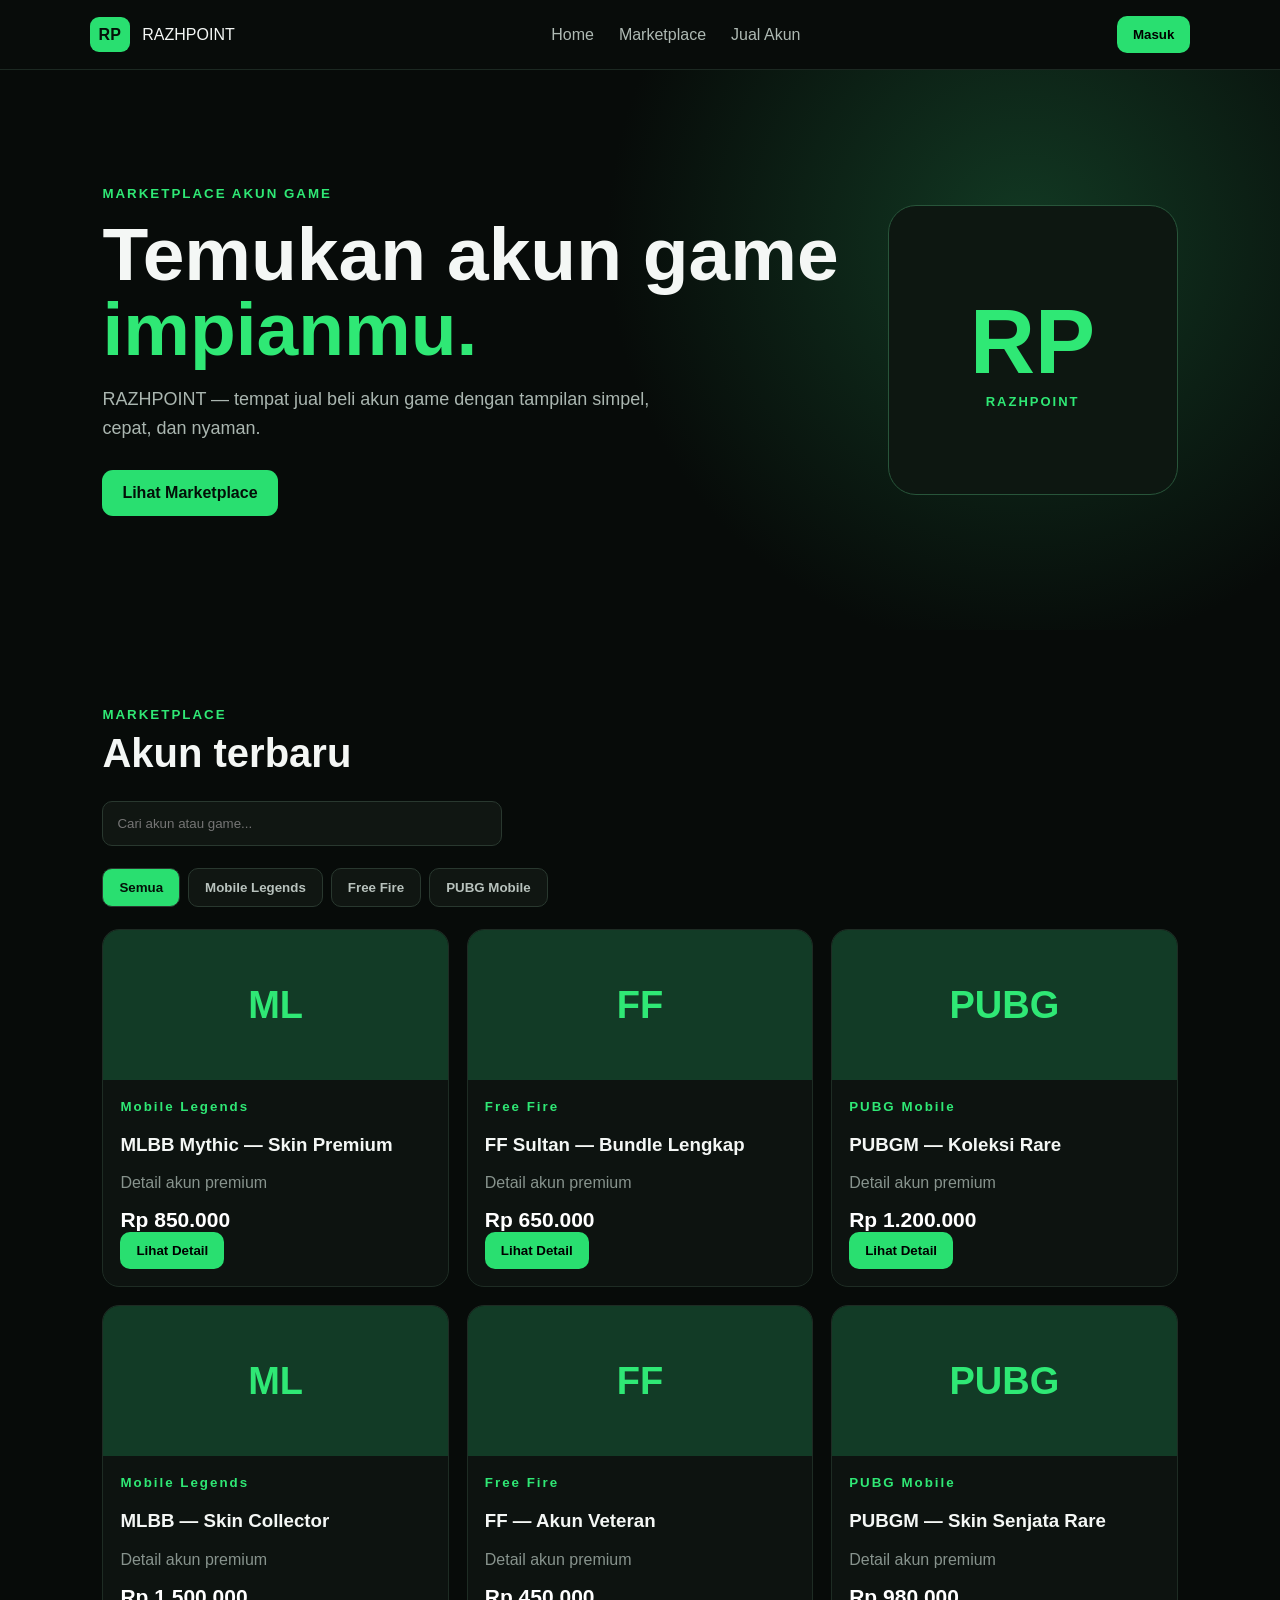
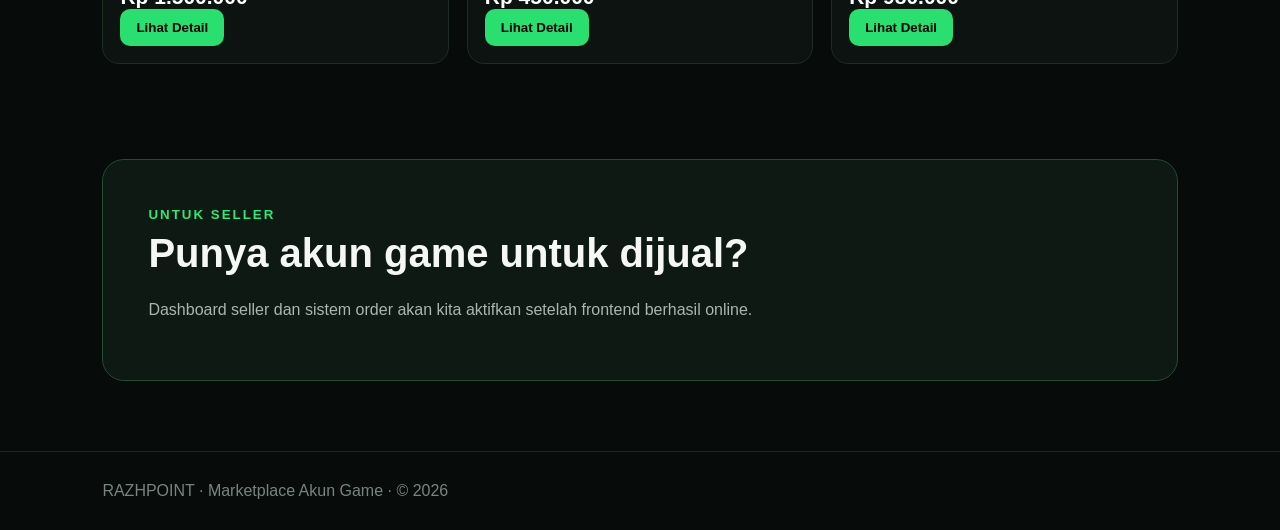
==== index.html @ d1982721 "Add files via upload" ====
<!doctype html><html lang="id"><head><meta charset="utf-8"><meta name="viewport" content="width=device-width,initial-scale=1"><title>RAZHPOINT — Marketplace Akun Game</title><link rel="stylesheet" href="style.css"></head><body><header><div class="logo"><b>RP</b> RAZHPOINT</div><nav><a href="#home">Home</a><a href="#market">Marketplace</a><a href="#jual">Jual Akun</a></nav><button onclick="alert('Login akan kita sambungkan pada tahap database.')">Masuk</button></header><main><section id="home" class="hero"><div><small>MARKETPLACE AKUN GAME</small><h1>Temukan akun game <em>impianmu.</em></h1><p>RAZHPOINT — tempat jual beli akun game dengan tampilan simpel, cepat, dan nyaman.</p><a href="#market">Lihat Marketplace</a></div><div class="brand">RP<small>RAZHPOINT</small></div></section><section id="market"><small>MARKETPLACE</small><h2>Akun terbaru</h2><input id="search" placeholder="Cari akun atau game..." oninput="render()"><div class="filters"><button onclick="setFilter('Semua')">Semua</button><button onclick="setFilter('Mobile Legends')">Mobile Legends</button><button onclick="setFilter('Free Fire')">Free Fire</button><button onclick="setFilter('PUBG Mobile')">PUBG Mobile</button></div><div id="products"></div></section><section id="jual" class="seller"><small>UNTUK SELLER</small><h2>Punya akun game untuk dijual?</h2><p>Dashboard seller dan sistem order akan kita aktifkan setelah frontend berhasil online.</p></section></main><footer>RAZHPOINT · Marketplace Akun Game · © 2026</footer><script src="app.js"></script></body></html>
---- style.css ----
*{box-sizing:border-box}body{margin:0;background:#070b09;color:#f4f7f5;font-family:-apple-system,BlinkMacSystemFont,Segoe UI,sans-serif}header{height:70px;padding:0 7%;display:flex;align-items:center;justify-content:space-between;border-bottom:1px solid #1c2922;position:sticky;top:0;background:#080c0a;z-index:2}.logo b{background:#29df70;color:#041108;padding:9px;border-radius:9px;margin-right:8px}nav{display:flex;gap:25px}nav a{color:#aeb9b3;text-decoration:none}button{background:#29df70;border:0;border-radius:10px;padding:11px 16px;font-weight:800}.hero{min-height:560px;padding:90px 8%;display:flex;align-items:center;justify-content:space-between;gap:30px;background:radial-gradient(circle at 80% 30%,#123923,#070b09 38%)}small{color:#2fe875;font-weight:800;letter-spacing:2px}.hero h1{font-size:clamp(45px,7vw,75px);max-width:750px;margin:15px 0;line-height:1}.hero em{color:#2fe875;font-style:normal}.hero p{color:#aab6b0;font-size:18px;max-width:600px;line-height:1.6}.hero a{display:inline-block;background:#29df70;color:#031008;padding:14px 20px;border-radius:11px;text-decoration:none;font-weight:800;margin-top:10px}.brand{width:290px;height:290px;border-radius:28px;border:1px solid #28553a;display:grid;place-content:center;text-align:center;font-size:90px;font-weight:900;color:#2fe875;background:#0d1711}.brand small{display:block;font-size:13px}section#market{padding:75px 8%}h2{font-size:40px;margin:8px 0 25px}#search{width:100%;max-width:400px;padding:14px;border-radius:10px;border:1px solid #29382f;background:#101612;color:#fff}.filters{display:flex;gap:8px;flex-wrap:wrap;margin:22px 0}.filters button{background:#101612;color:#b8c2bd;border:1px solid #29382f}.filters button:first-child{background:#29df70;color:#031008}#products{display:grid;grid-template-columns:repeat(3,1fr);gap:18px}.card{border:1px solid #1e2c24;border-radius:17px;background:#0d1310;overflow:hidden}.thumb{height:150px;display:grid;place-items:center;background:#123b26;color:#2fe875;font-size:38px;font-weight:900}.body{padding:17px}.body p{color:#87938d}.price{font-size:21px;font-weight:900;color:#fff!important}.seller{margin:20px 8% 70px;padding:45px;border-radius:22px;background:#0d1912;border:1px solid #244b33}.seller p{color:#aab6b0}footer{padding:30px 8%;border-top:1px solid #1c2922;color:#78857e}@media(max-width:750px){nav{display:none}.hero{display:block;padding:60px 6%}.brand{width:100%;height:220px;margin-top:40px}section#market{padding:60px 6%}#products{grid-template-columns:1fr}.seller{margin:20px 6% 50px;padding:30px}}
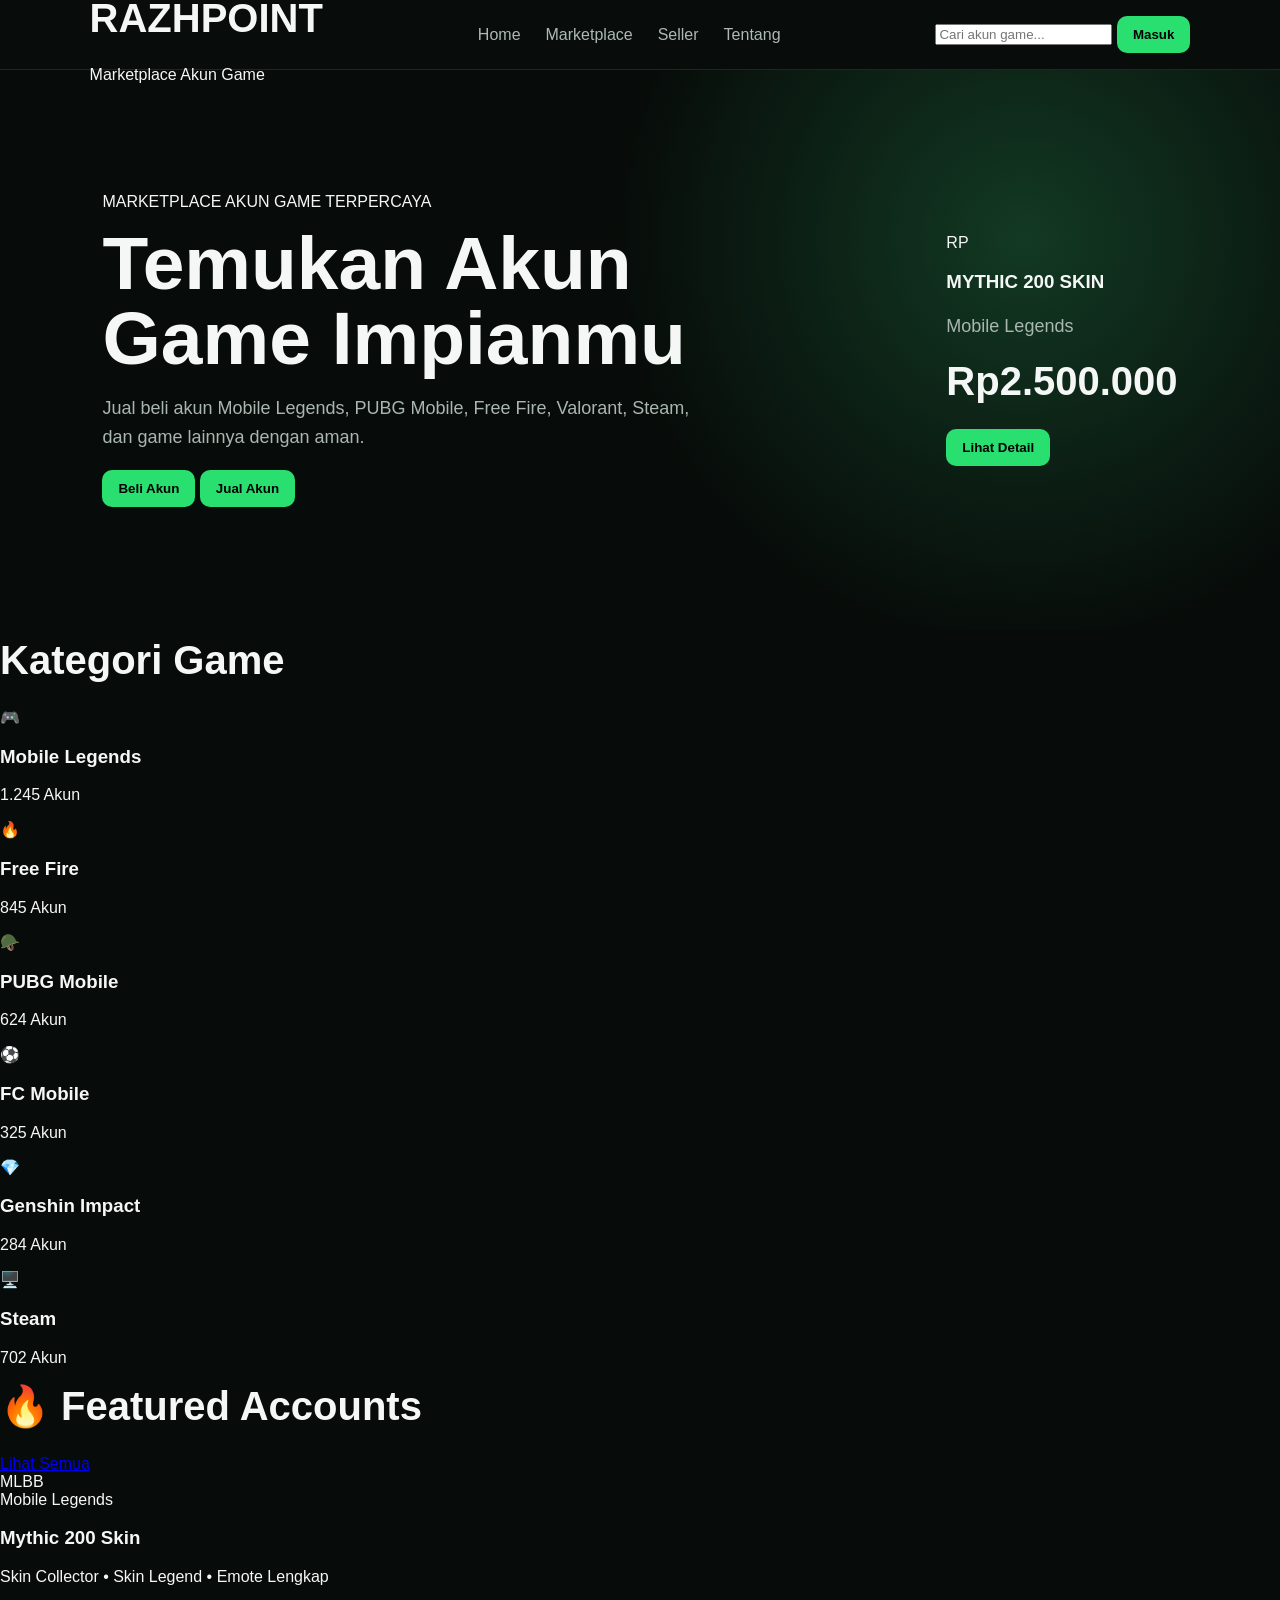
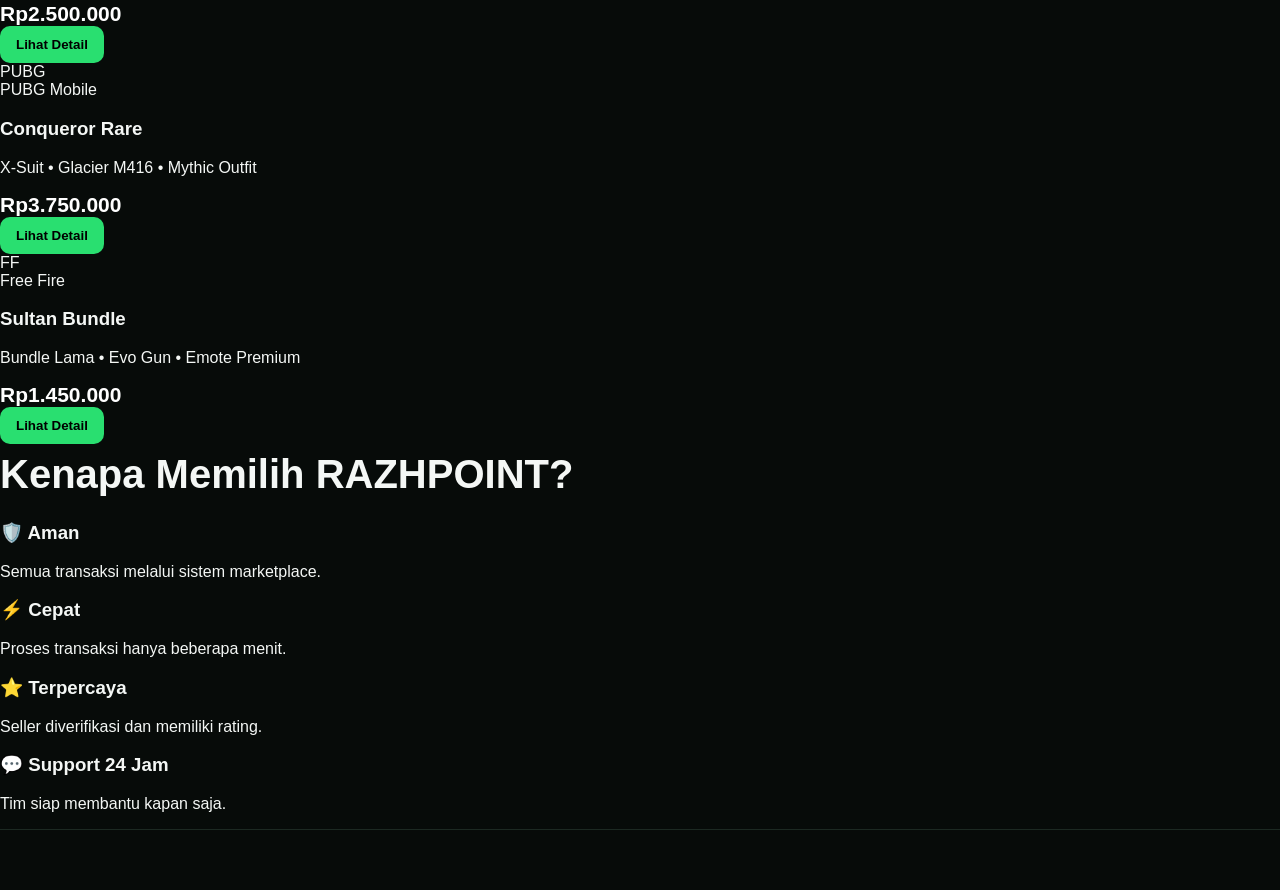
==== commit bc22f802: "Update index.html" ====
--- a/index.html
+++ b/index.html
@@ -1 +1,455 @@
-<!doctype html><html lang="id"><head><meta charset="utf-8"><meta name="viewport" content="width=device-width,initial-scale=1"><title>RAZHPOINT — Marketplace Akun Game</title><link rel="stylesheet" href="style.css"></head><body><header><div class="logo"><b>RP</b> RAZHPOINT</div><nav><a href="#home">Home</a><a href="#market">Marketplace</a><a href="#jual">Jual Akun</a></nav><button onclick="alert('Login akan kita sambungkan pada tahap database.')">Masuk</button></header><main><section id="home" class="hero"><div><small>MARKETPLACE AKUN GAME</small><h1>Temukan akun game <em>impianmu.</em></h1><p>RAZHPOINT — tempat jual beli akun game dengan tampilan simpel, cepat, dan nyaman.</p><a href="#market">Lihat Marketplace</a></div><div class="brand">RP<small>RAZHPOINT</small></div></section><section id="market"><small>MARKETPLACE</small><h2>Akun terbaru</h2><input id="search" placeholder="Cari akun atau game..." oninput="render()"><div class="filters"><button onclick="setFilter('Semua')">Semua</button><button onclick="setFilter('Mobile Legends')">Mobile Legends</button><button onclick="setFilter('Free Fire')">Free Fire</button><button onclick="setFilter('PUBG Mobile')">PUBG Mobile</button></div><div id="products"></div></section><section id="jual" class="seller"><small>UNTUK SELLER</small><h2>Punya akun game untuk dijual?</h2><p>Dashboard seller dan sistem order akan kita aktifkan setelah frontend berhasil online.</p></section></main><footer>RAZHPOINT · Marketplace Akun Game · © 2026</footer><script src="app.js"></script></body></html>+<!DOCTYPE html>
+<html lang="id">
+
+<head>
+
+<meta charset="UTF-8">
+
+<meta name="viewport"
+content="width=device-width, initial-scale=1.0">
+
+<title>RAZHPOINT | Marketplace Akun Game</title>
+
+<link rel="stylesheet" href="style.css">
+
+<link rel="preconnect"
+href="https://fonts.googleapis.com">
+
+<link rel="preconnect"
+href="https://fonts.gstatic.com"
+crossorigin>
+
+<link href="https://fonts.googleapis.com/css2?family=Poppins:wght@300;400;500;600;700;800&display=swap"
+rel="stylesheet">
+
+<script src="app.js" defer></script>
+
+</head>
+
+<body>
+
+<!-- ================= NAVBAR ================= -->
+
+<header class="navbar">
+
+<div class="logo">
+
+<div class="logo-box">
+
+RP
+
+</div>
+
+<div class="logo-text">
+
+<h2>RAZHPOINT</h2>
+
+<p>Marketplace Akun Game</p>
+
+</div>
+
+</div>
+
+<nav>
+
+<a href="#">Home</a>
+
+<a href="#">Marketplace</a>
+
+<a href="#">Seller</a>
+
+<a href="#">Tentang</a>
+
+</nav>
+
+<div class="right-menu">
+
+<input
+type="text"
+placeholder="Cari akun game..."
+class="search">
+
+<button class="login">
+
+Masuk
+
+</button>
+
+</div>
+
+</header>
+
+<!-- ================= HERO ================= -->
+
+<section class="hero">
+
+<div class="hero-left">
+
+<span class="badge">
+
+MARKETPLACE AKUN GAME TERPERCAYA
+
+</span>
+
+<h1>
+
+Temukan
+
+<span>
+
+Akun Game
+
+</span>
+
+Impianmu
+
+</h1>
+
+<p>
+
+Jual beli akun Mobile Legends,
+
+PUBG Mobile,
+
+Free Fire,
+
+Valorant,
+
+Steam,
+
+dan game lainnya
+
+dengan aman.
+
+</p>
+
+<div class="hero-button">
+
+<button class="buy">
+
+Beli Akun
+
+</button>
+
+<button class="sell">
+
+Jual Akun
+
+</button>
+
+</div>
+
+</div>
+
+<div class="hero-right">
+
+<div class="hero-card">
+
+<div class="hero-image">
+
+RP
+
+</div>
+
+<h3>
+
+MYTHIC 200 SKIN
+
+</h3>
+
+<p>
+
+Mobile Legends
+
+</p>
+
+<h2>
+
+Rp2.500.000
+
+</h2>
+
+<button>
+
+Lihat Detail
+
+</button>
+
+</div>
+
+</div>
+
+</section><!-- ================= KATEGORI GAME ================= -->
+
+<section class="category">
+
+<h2>Kategori Game</h2>
+
+<div class="category-grid">
+
+<div class="category-card">
+<div class="icon">🎮</div>
+<h3>Mobile Legends</h3>
+<p>1.245 Akun</p>
+</div>
+
+<div class="category-card">
+<div class="icon">🔥</div>
+<h3>Free Fire</h3>
+<p>845 Akun</p>
+</div>
+
+<div class="category-card">
+<div class="icon">🪖</div>
+<h3>PUBG Mobile</h3>
+<p>624 Akun</p>
+</div>
+
+<div class="category-card">
+<div class="icon">⚽</div>
+<h3>FC Mobile</h3>
+<p>325 Akun</p>
+</div>
+
+<div class="category-card">
+<div class="icon">💎</div>
+<h3>Genshin Impact</h3>
+<p>284 Akun</p>
+</div>
+
+<div class="category-card">
+<div class="icon">🖥️</div>
+<h3>Steam</h3>
+<p>702 Akun</p>
+</div>
+
+</div>
+
+</section>
+
+<!-- ================= FEATURED ACCOUNT ================= -->
+
+<section class="featured">
+
+<div class="section-title">
+
+<h2>🔥 Featured Accounts</h2>
+
+<a href="#">Lihat Semua</a>
+
+</div>
+
+<div class="product-grid">
+
+<!-- CARD 1 -->
+
+<div class="product">
+
+<div class="product-image">
+
+MLBB
+
+</div>
+
+<div class="product-body">
+
+<span class="game">
+
+Mobile Legends
+
+</span>
+
+<h3>
+
+Mythic 200 Skin
+
+</h3>
+
+<p>
+
+Skin Collector • Skin Legend • Emote Lengkap
+
+</p>
+
+<div class="price">
+
+Rp2.500.000
+
+</div>
+
+<button>
+
+Lihat Detail
+
+</button>
+
+</div>
+
+</div>
+
+<!-- CARD 2 -->
+
+<div class="product">
+
+<div class="product-image">
+
+PUBG
+
+</div>
+
+<div class="product-body">
+
+<span class="game">
+
+PUBG Mobile
+
+</span>
+
+<h3>
+
+Conqueror Rare
+
+</h3>
+
+<p>
+
+X-Suit • Glacier M416 • Mythic Outfit
+
+</p>
+
+<div class="price">
+
+Rp3.750.000
+
+</div>
+
+<button>
+
+Lihat Detail
+
+</button>
+
+</div>
+
+</div>
+
+<!-- CARD 3 -->
+
+<div class="product">
+
+<div class="product-image">
+
+FF
+
+</div>
+
+<div class="product-body">
+
+<span class="game">
+
+Free Fire
+
+</span>
+
+<h3>
+
+Sultan Bundle
+
+</h3>
+
+<p>
+
+Bundle Lama • Evo Gun • Emote Premium
+
+</p>
+
+<div class="price">
+
+Rp1.450.000
+
+</div>
+
+<button>
+
+Lihat Detail
+
+</button>
+
+</div>
+
+</div>
+
+</div>
+
+</section>
+
+<!-- ================= WHY RAZHPOINT ================= -->
+
+<section class="why">
+
+<h2>
+
+Kenapa Memilih RAZHPOINT?
+
+</h2>
+
+<div class="why-grid">
+
+<div>
+
+<h3>🛡️ Aman</h3>
+
+<p>
+
+Semua transaksi melalui sistem marketplace.
+
+</p>
+
+</div>
+
+<div>
+
+<h3>⚡ Cepat</h3>
+
+<p>
+
+Proses transaksi hanya beberapa menit.
+
+</p>
+
+</div>
+
+<div>
+
+<h3>⭐ Terpercaya</h3>
+
+<p>
+
+Seller diverifikasi dan memiliki rating.
+
+</p>
+
+</div>
+
+<div>
+
+<h3>💬 Support 24 Jam</h3>
+
+<p>
+
+Tim siap membantu kapan saja.
+
+</p>
+
+</div>
+
+</div>
+
+</section>
+
+<footer>
+
+</footer>
+
+</body>
+</html>
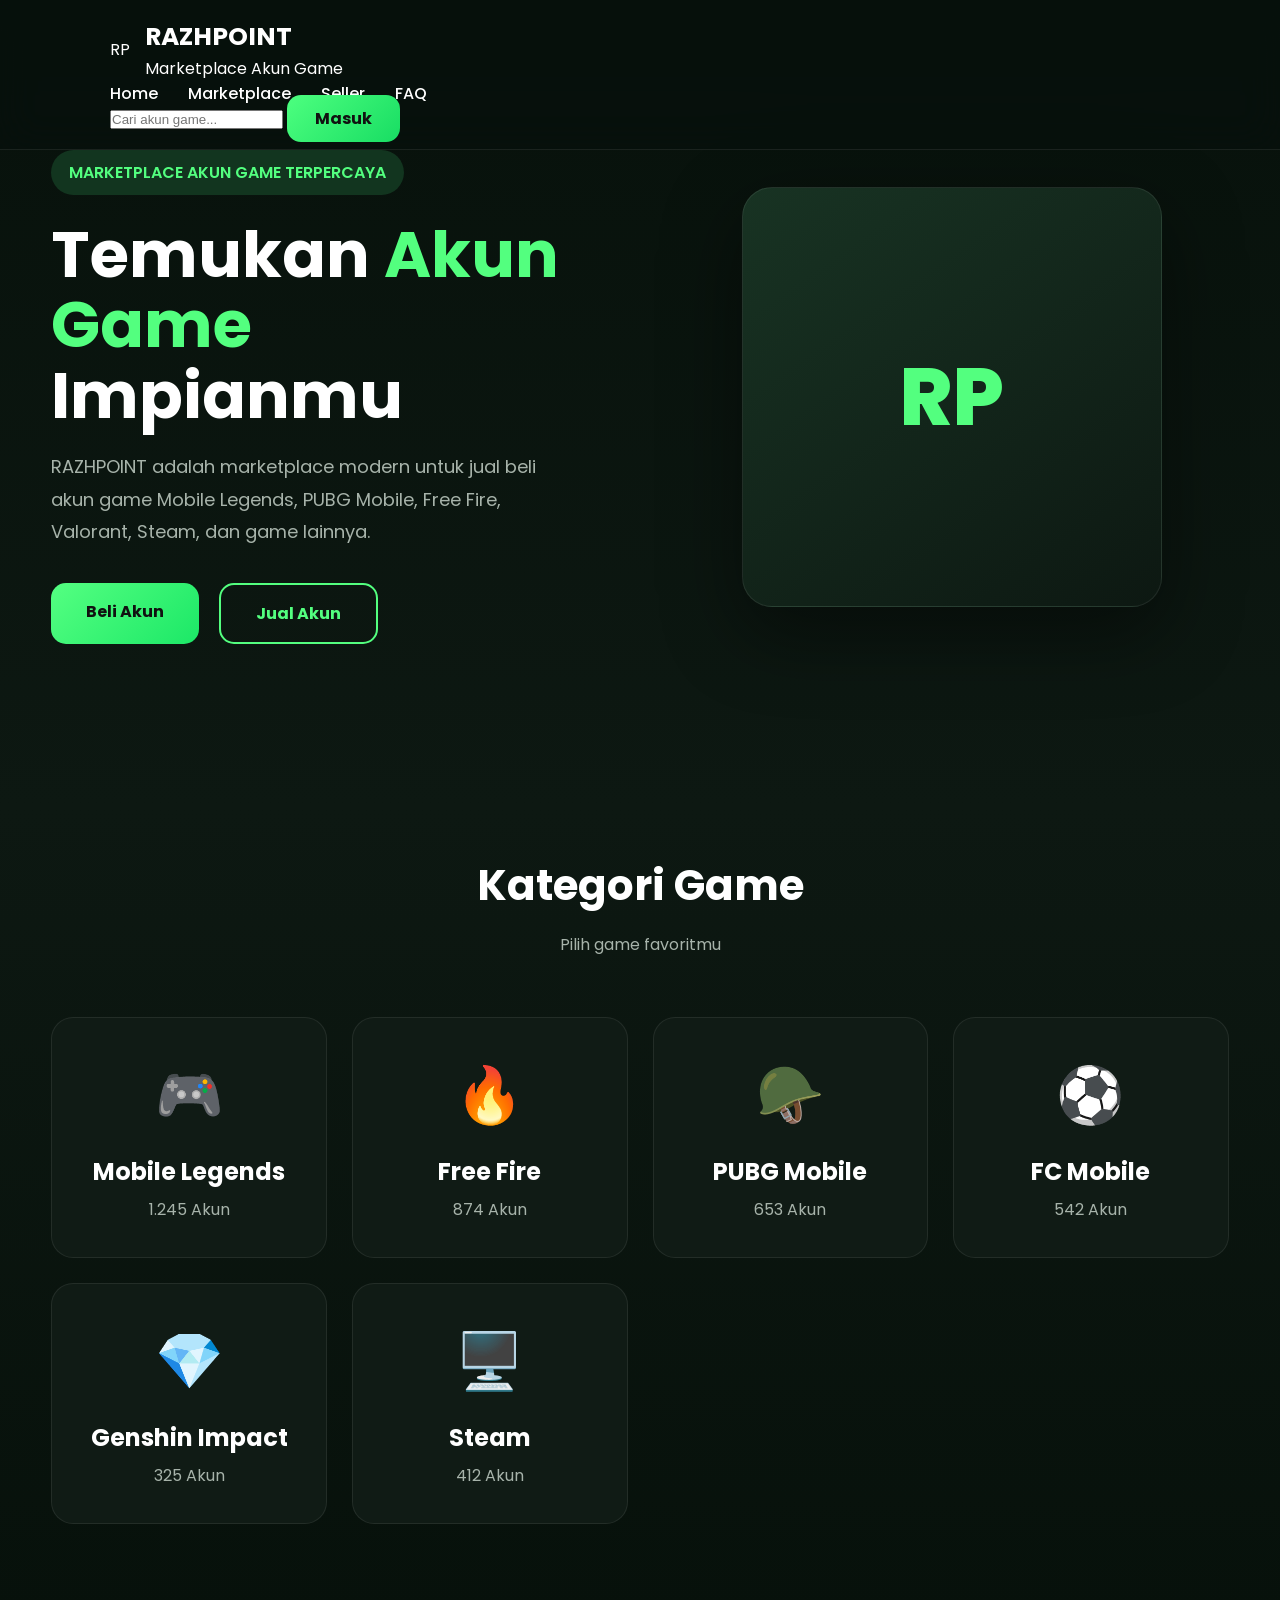
==== commit 9e6d42fc: "Update index.html" ====
--- a/index.html
+++ b/index.html
@@ -10,7 +10,11 @@
 
 <title>RAZHPOINT | Marketplace Akun Game</title>
 
-<link rel="stylesheet" href="style.css">
+<meta name="description"
+content="Marketplace Jual Beli Akun Game Indonesia">
+
+<link rel="stylesheet"
+href="style.css">
 
 <link rel="preconnect"
 href="https://fonts.googleapis.com">
@@ -22,25 +26,30 @@
 <link href="https://fonts.googleapis.com/css2?family=Poppins:wght@300;400;500;600;700;800&display=swap"
 rel="stylesheet">
 
-<script src="app.js" defer></script>
+<script src="app.js"
+defer></script>
 
 </head>
 
 <body>
 
-<!-- ================= NAVBAR ================= -->
-
-<header class="navbar">
+<!-- =======================
+NAVBAR
+======================= -->
+
+<header>
+
+<div class="container nav">
 
 <div class="logo">
 
-<div class="logo-box">
+<div class="logo-icon">
 
 RP
 
 </div>
 
-<div class="logo-text">
+<div>
 
 <h2>RAZHPOINT</h2>
 
@@ -54,60 +63,81 @@
 
 <a href="#">Home</a>
 
-<a href="#">Marketplace</a>
-
-<a href="#">Seller</a>
-
-<a href="#">Tentang</a>
+<a href="#market">Marketplace</a>
+
+<a href="#seller">Seller</a>
+
+<a href="#faq">FAQ</a>
 
 </nav>
 
-<div class="right-menu">
+<div class="nav-right">
 
 <input
+
 type="text"
+
 placeholder="Cari akun game..."
-class="search">
-
-<button class="login">
+
+class="search"
+
+>
+
+<a
+
+href="#"
+
+class="login-btn"
+
+>
 
 Masuk
 
-</button>
+</a>
+
+</div>
 
 </div>
 
 </header>
 
-<!-- ================= HERO ================= -->
+<!-- =======================
+HERO
+======================= -->
 
 <section class="hero">
 
-<div class="hero-left">
-
-<span class="badge">
+<div class="container hero-grid">
+
+<div>
+
+<div class="badge">
 
 MARKETPLACE AKUN GAME TERPERCAYA
 
+</div>
+
+<h1>
+
+Temukan
+
+<span>
+
+Akun Game
+
 </span>
 
-<h1>
-
-Temukan
-
-<span>
-
-Akun Game
-
-</span>
-
 Impianmu
 
 </h1>
 
 <p>
 
-Jual beli akun Mobile Legends,
+RAZHPOINT adalah marketplace modern
+
+untuk jual beli akun game
+
+Mobile Legends,
 
 PUBG Mobile,
 
@@ -117,339 +147,210 @@
 
 Steam,
 
-dan game lainnya
-
-dengan aman.
-
-</p>
-
-<div class="hero-button">
-
-<button class="buy">
+dan game lainnya.
+
+</p>
+
+<div class="hero-buttons">
+
+<a
+
+href="#market"
+
+class="btn-primary"
+
+>
 
 Beli Akun
 
-</button>
-
-<button class="sell">
+</a>
+
+<a
+
+href="#seller"
+
+class="btn-outline"
+
+>
 
 Jual Akun
 
-</button>
-
-</div>
-
-</div>
-
-<div class="hero-right">
+</a>
+
+</div>
+
+</div>
+
+<div class="hero-image">
 
 <div class="hero-card">
 
-<div class="hero-image">
-
 RP
 
 </div>
 
-<h3>
-
-MYTHIC 200 SKIN
-
-</h3>
-
-<p>
+</div>
+
+</div>
+
+</section>
+
+<!-- =======================
+KATEGORI
+======================= -->
+
+<section class="category">
+
+<div class="container">
+
+<h2 class="section-title">
+
+Kategori Game
+
+</h2>
+
+<p class="section-subtitle">
+
+Pilih game favoritmu
+
+</p>
+
+<div class="category-grid">
+
+<div class="category-card">
+
+<div class="category-icon">
+
+🎮
+
+</div>
+
+<h3>
 
 Mobile Legends
 
-</p>
-
-<h2>
-
-Rp2.500.000
-
-</h2>
-
-<button>
-
-Lihat Detail
-
-</button>
-
-</div>
-
-</div>
-
-</section><!-- ================= KATEGORI GAME ================= -->
-
-<section class="category">
-
-<h2>Kategori Game</h2>
-
-<div class="category-grid">
-
-<div class="category-card">
-<div class="icon">🎮</div>
-<h3>Mobile Legends</h3>
-<p>1.245 Akun</p>
-</div>
-
-<div class="category-card">
-<div class="icon">🔥</div>
-<h3>Free Fire</h3>
-<p>845 Akun</p>
-</div>
-
-<div class="category-card">
-<div class="icon">🪖</div>
-<h3>PUBG Mobile</h3>
-<p>624 Akun</p>
-</div>
-
-<div class="category-card">
-<div class="icon">⚽</div>
-<h3>FC Mobile</h3>
-<p>325 Akun</p>
-</div>
-
-<div class="category-card">
-<div class="icon">💎</div>
-<h3>Genshin Impact</h3>
-<p>284 Akun</p>
-</div>
-
-<div class="category-card">
-<div class="icon">🖥️</div>
-<h3>Steam</h3>
-<p>702 Akun</p>
+</h3>
+
+<p>
+
+1.245 Akun
+
+</p>
+
+</div>
+
+<div class="category-card">
+
+<div class="category-icon">
+
+🔥
+
+</div>
+
+<h3>
+
+Free Fire
+
+</h3>
+
+<p>
+
+874 Akun
+
+</p>
+
+</div>
+
+<div class="category-card">
+
+<div class="category-icon">
+
+🪖
+
+</div>
+
+<h3>
+
+PUBG Mobile
+
+</h3>
+
+<p>
+
+653 Akun
+
+</p>
+
+</div>
+
+<div class="category-card">
+
+<div class="category-icon">
+
+⚽
+
+</div>
+
+<h3>
+
+FC Mobile
+
+</h3>
+
+<p>
+
+542 Akun
+
+</p>
+
+</div>
+
+<div class="category-card">
+
+<div class="category-icon">
+
+💎
+
+</div>
+
+<h3>
+
+Genshin Impact
+
+</h3>
+
+<p>
+
+325 Akun
+
+</p>
+
+</div>
+
+<div class="category-card">
+
+<div class="category-icon">
+
+🖥️
+
+</div>
+
+<h3>
+
+Steam
+
+</h3>
+
+<p>
+
+412 Akun
+
+</p>
+
+</div>
+
 </div>
 
 </div>
 
 </section>
-
-<!-- ================= FEATURED ACCOUNT ================= -->
-
-<section class="featured">
-
-<div class="section-title">
-
-<h2>🔥 Featured Accounts</h2>
-
-<a href="#">Lihat Semua</a>
-
-</div>
-
-<div class="product-grid">
-
-<!-- CARD 1 -->
-
-<div class="product">
-
-<div class="product-image">
-
-MLBB
-
-</div>
-
-<div class="product-body">
-
-<span class="game">
-
-Mobile Legends
-
-</span>
-
-<h3>
-
-Mythic 200 Skin
-
-</h3>
-
-<p>
-
-Skin Collector • Skin Legend • Emote Lengkap
-
-</p>
-
-<div class="price">
-
-Rp2.500.000
-
-</div>
-
-<button>
-
-Lihat Detail
-
-</button>
-
-</div>
-
-</div>
-
-<!-- CARD 2 -->
-
-<div class="product">
-
-<div class="product-image">
-
-PUBG
-
-</div>
-
-<div class="product-body">
-
-<span class="game">
-
-PUBG Mobile
-
-</span>
-
-<h3>
-
-Conqueror Rare
-
-</h3>
-
-<p>
-
-X-Suit • Glacier M416 • Mythic Outfit
-
-</p>
-
-<div class="price">
-
-Rp3.750.000
-
-</div>
-
-<button>
-
-Lihat Detail
-
-</button>
-
-</div>
-
-</div>
-
-<!-- CARD 3 -->
-
-<div class="product">
-
-<div class="product-image">
-
-FF
-
-</div>
-
-<div class="product-body">
-
-<span class="game">
-
-Free Fire
-
-</span>
-
-<h3>
-
-Sultan Bundle
-
-</h3>
-
-<p>
-
-Bundle Lama • Evo Gun • Emote Premium
-
-</p>
-
-<div class="price">
-
-Rp1.450.000
-
-</div>
-
-<button>
-
-Lihat Detail
-
-</button>
-
-</div>
-
-</div>
-
-</div>
-
-</section>
-
-<!-- ================= WHY RAZHPOINT ================= -->
-
-<section class="why">
-
-<h2>
-
-Kenapa Memilih RAZHPOINT?
-
-</h2>
-
-<div class="why-grid">
-
-<div>
-
-<h3>🛡️ Aman</h3>
-
-<p>
-
-Semua transaksi melalui sistem marketplace.
-
-</p>
-
-</div>
-
-<div>
-
-<h3>⚡ Cepat</h3>
-
-<p>
-
-Proses transaksi hanya beberapa menit.
-
-</p>
-
-</div>
-
-<div>
-
-<h3>⭐ Terpercaya</h3>
-
-<p>
-
-Seller diverifikasi dan memiliki rating.
-
-</p>
-
-</div>
-
-<div>
-
-<h3>💬 Support 24 Jam</h3>
-
-<p>
-
-Tim siap membantu kapan saja.
-
-</p>
-
-</div>
-
-</div>
-
-</section>
-
-<footer>
-
-</footer>
-
-</body>
-</html>
--- a/style.css
+++ b/style.css
@@ -1 +1,560 @@
-*{box-sizing:border-box}body{margin:0;background:#070b09;color:#f4f7f5;font-family:-apple-system,BlinkMacSystemFont,Segoe UI,sans-serif}header{height:70px;padding:0 7%;display:flex;align-items:center;justify-content:space-between;border-bottom:1px solid #1c2922;position:sticky;top:0;background:#080c0a;z-index:2}.logo b{background:#29df70;color:#041108;padding:9px;border-radius:9px;margin-right:8px}nav{display:flex;gap:25px}nav a{color:#aeb9b3;text-decoration:none}button{background:#29df70;border:0;border-radius:10px;padding:11px 16px;font-weight:800}.hero{min-height:560px;padding:90px 8%;display:flex;align-items:center;justify-content:space-between;gap:30px;background:radial-gradient(circle at 80% 30%,#123923,#070b09 38%)}small{color:#2fe875;font-weight:800;letter-spacing:2px}.hero h1{font-size:clamp(45px,7vw,75px);max-width:750px;margin:15px 0;line-height:1}.hero em{color:#2fe875;font-style:normal}.hero p{color:#aab6b0;font-size:18px;max-width:600px;line-height:1.6}.hero a{display:inline-block;background:#29df70;color:#031008;padding:14px 20px;border-radius:11px;text-decoration:none;font-weight:800;margin-top:10px}.brand{width:290px;height:290px;border-radius:28px;border:1px solid #28553a;display:grid;place-content:center;text-align:center;font-size:90px;font-weight:900;color:#2fe875;background:#0d1711}.brand small{display:block;font-size:13px}section#market{padding:75px 8%}h2{font-size:40px;margin:8px 0 25px}#search{width:100%;max-width:400px;padding:14px;border-radius:10px;border:1px solid #29382f;background:#101612;color:#fff}.filters{display:flex;gap:8px;flex-wrap:wrap;margin:22px 0}.filters button{background:#101612;color:#b8c2bd;border:1px solid #29382f}.filters button:first-child{background:#29df70;color:#031008}#products{display:grid;grid-template-columns:repeat(3,1fr);gap:18px}.card{border:1px solid #1e2c24;border-radius:17px;background:#0d1310;overflow:hidden}.thumb{height:150px;display:grid;place-items:center;background:#123b26;color:#2fe875;font-size:38px;font-weight:900}.body{padding:17px}.body p{color:#87938d}.price{font-size:21px;font-weight:900;color:#fff!important}.seller{margin:20px 8% 70px;padding:45px;border-radius:22px;background:#0d1912;border:1px solid #244b33}.seller p{color:#aab6b0}footer{padding:30px 8%;border-top:1px solid #1c2922;color:#78857e}@media(max-width:750px){nav{display:none}.hero{display:block;padding:60px 6%}.brand{width:100%;height:220px;margin-top:40px}section#market{padding:60px 6%}#products{grid-template-columns:1fr}.seller{margin:20px 6% 50px;padding:30px}}+/* =========================
+   RAZHPOINT V2
+========================= */
+
+@import url('https://fonts.googleapis.com/css2?family=Poppins:wght@300;400;500;600;700;800&display=swap');
+
+*{
+margin:0;
+padding:0;
+box-sizing:border-box;
+scroll-behavior:smooth;
+}
+
+:root{
+--bg:#08110c;
+--card:#101b15;
+--card2:#16261d;
+--primary:#53ff7f;
+--secondary:#1eff63;
+--text:#ffffff;
+--muted:#a7b3aa;
+--border:rgba(255,255,255,.08);
+}
+
+body{
+font-family:'Poppins',sans-serif;
+background:linear-gradient(180deg,#07110b,#0d1812,#07110b);
+color:var(--text);
+overflow-x:hidden;
+}
+
+/* Scroll */
+
+::-webkit-scrollbar{
+width:8px;
+}
+
+::-webkit-scrollbar-thumb{
+background:var(--primary);
+border-radius:30px;
+}
+
+/* Container */
+
+.container{
+width:min(1200px,92%);
+margin:auto;
+}
+
+/* =========================
+HEADER
+========================= */
+
+header{
+position:fixed;
+top:0;
+left:0;
+right:0;
+
+display:flex;
+justify-content:space-between;
+align-items:center;
+
+padding:18px 5%;
+
+background:rgba(7,16,12,.75);
+backdrop-filter:blur(20px);
+
+border-bottom:1px solid var(--border);
+
+z-index:999;
+}
+
+.logo{
+display:flex;
+align-items:center;
+gap:15px;
+}
+
+.logo-box{
+
+width:55px;
+height:55px;
+
+border-radius:15px;
+
+background:linear-gradient(135deg,#47ff7f,#15d35c);
+
+display:flex;
+align-items:center;
+justify-content:center;
+
+font-size:22px;
+font-weight:800;
+color:#111;
+}
+
+.logo h2{
+
+font-size:25px;
+font-weight:700;
+
+}
+
+nav{
+
+display:flex;
+gap:30px;
+
+}
+
+nav a{
+
+text-decoration:none;
+color:#fff;
+
+font-weight:500;
+
+transition:.3s;
+
+}
+
+nav a:hover{
+
+color:var(--primary);
+
+}
+
+.login-btn{
+
+padding:12px 28px;
+
+border-radius:14px;
+
+background:linear-gradient(135deg,#4dff7f,#18dd63);
+
+color:#111;
+
+font-weight:700;
+
+text-decoration:none;
+
+transition:.3s;
+
+}
+
+.login-btn:hover{
+
+transform:translateY(-3px);
+
+box-shadow:0 10px 25px rgba(50,255,120,.4);
+
+}
+
+/* =========================
+HERO
+========================= */
+
+.hero{
+
+padding-top:150px;
+
+padding-bottom:120px;
+
+}
+
+.hero-grid{
+
+display:grid;
+
+grid-template-columns:1fr 1fr;
+
+gap:70px;
+
+align-items:center;
+
+}
+
+.badge{
+
+display:inline-block;
+
+padding:10px 18px;
+
+border-radius:100px;
+
+background:#12351f;
+
+color:var(--primary);
+
+font-weight:600;
+
+margin-bottom:25px;
+
+}
+
+.hero h1{
+
+font-size:64px;
+
+line-height:1.1;
+
+margin-bottom:20px;
+
+}
+
+.hero h1 span{
+
+color:var(--primary);
+
+}
+
+.hero p{
+
+font-size:18px;
+
+color:var(--muted);
+
+line-height:1.8;
+
+margin-bottom:35px;
+
+max-width:520px;
+
+}
+
+.hero-buttons{
+
+display:flex;
+
+gap:20px;
+
+flex-wrap:wrap;
+
+}
+
+.btn-primary{
+
+padding:16px 35px;
+
+border-radius:15px;
+
+background:linear-gradient(135deg,#54ff81,#1ce867);
+
+color:#111;
+
+font-weight:700;
+
+text-decoration:none;
+
+transition:.3s;
+
+}
+
+.btn-primary:hover{
+
+transform:translateY(-4px);
+
+}
+
+.btn-outline{
+
+padding:16px 35px;
+
+border:2px solid var(--primary);
+
+border-radius:15px;
+
+color:var(--primary);
+
+text-decoration:none;
+
+font-weight:700;
+
+transition:.3s;
+
+}
+
+.btn-outline:hover{
+
+background:var(--primary);
+
+color:#111;
+
+}
+
+.hero-image{
+
+display:flex;
+
+justify-content:center;
+
+}
+
+.hero-card{
+
+width:420px;
+
+height:420px;
+
+border-radius:30px;
+
+background:linear-gradient(145deg,#183323,#0d1812);
+
+border:1px solid var(--border);
+
+display:flex;
+
+align-items:center;
+
+justify-content:center;
+
+font-size:80px;
+
+font-weight:800;
+
+color:var(--primary);
+
+box-shadow:0 25px 80px rgba(0,0,0,.45);
+
+}
+/* =========================
+   CATEGORY
+========================= */
+
+.category{
+
+padding:90px 0;
+
+}
+
+.section-title{
+
+text-align:center;
+
+font-size:42px;
+
+font-weight:700;
+
+margin-bottom:15px;
+
+}
+
+.section-subtitle{
+
+text-align:center;
+
+color:var(--muted);
+
+margin-bottom:60px;
+
+}
+
+.category-grid{
+
+display:grid;
+
+grid-template-columns:repeat(auto-fit,minmax(220px,1fr));
+
+gap:25px;
+
+}
+
+.category-card{
+
+background:var(--card);
+
+border:1px solid var(--border);
+
+border-radius:22px;
+
+padding:35px 25px;
+
+transition:.35s;
+
+cursor:pointer;
+
+text-align:center;
+
+}
+
+.category-card:hover{
+
+transform:translateY(-10px);
+
+border-color:var(--primary);
+
+box-shadow:0 20px 50px rgba(0,255,120,.15);
+
+}
+
+.category-icon{
+
+font-size:55px;
+
+margin-bottom:18px;
+
+}
+
+.category-card h3{
+
+margin-bottom:8px;
+
+font-size:24px;
+
+}
+
+.category-card p{
+
+color:var(--muted);
+
+}
+
+/* =========================
+PRODUCT
+========================= */
+
+.products{
+
+padding:100px 0;
+
+}
+
+.product-grid{
+
+display:grid;
+
+grid-template-columns:repeat(auto-fit,minmax(320px,1fr));
+
+gap:35px;
+
+}
+
+.product-card{
+
+background:var(--card);
+
+border-radius:25px;
+
+overflow:hidden;
+
+border:1px solid var(--border);
+
+transition:.35s;
+
+}
+
+.product-card:hover{
+
+transform:translateY(-12px);
+
+box-shadow:0 25px 60px rgba(0,255,120,.15);
+
+}
+
+.product-image{
+
+height:220px;
+
+background:linear-gradient(135deg,#183323,#0d1812);
+
+display:flex;
+
+align-items:center;
+
+justify-content:center;
+
+font-size:70px;
+
+font-weight:800;
+
+color:var(--primary);
+
+}
+
+.product-content{
+
+padding:28px;
+
+}
+
+.product-game{
+
+color:var(--primary);
+
+font-weight:700;
+
+margin-bottom:12px;
+
+font-size:15px;
+
+letter-spacing:1px;
+
+text-transform:uppercase;
+
+}
+
+.product-title{
+
+font-size:28px;
+
+font-weight:700;
+
+margin-bottom:15px;
+
+}
+
+.product-desc{
+
+color:var(--muted);
+
+line-height:1.7;
+
+margin-bottom:25px;
+
+}
+
+.product-bottom{
+
+display:flex;
+
+justify-content:space-between;
+
+align-items:center;
+
+}
+
+.price{
+
+font-size:34px;
+
+font-weight:800;
+
+color:var(--primary);
+
+}
+
+.buy-btn{
+
+padding:13px 26px;
+
+border-radius:14px;
+
+background:linear-gradient(135deg,#4fff80,#1ae768);
+
+text-decoration:none;
+
+color:#111;
+
+font-weight:700;
+
+transition:.3s;
+
+}
+
+.buy-btn:hover{
+
+transform:scale(1.05);
+
+}
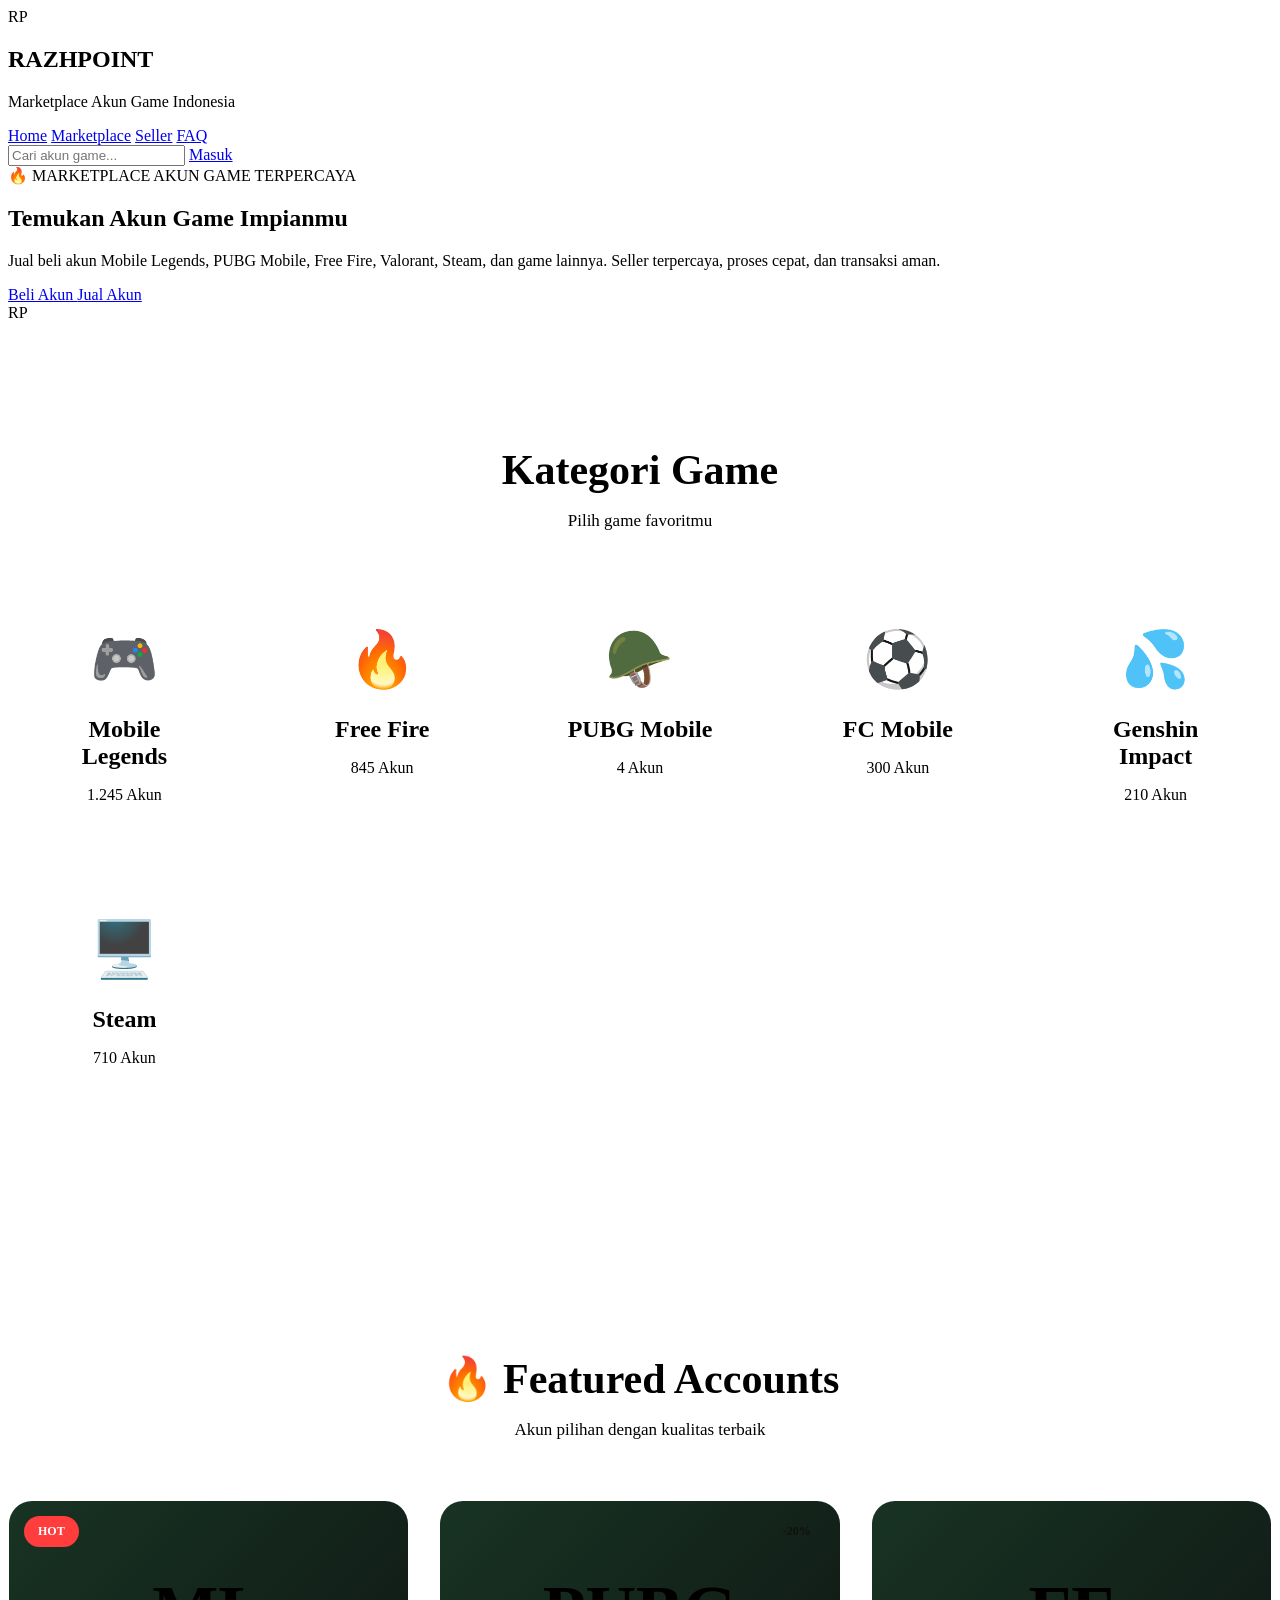
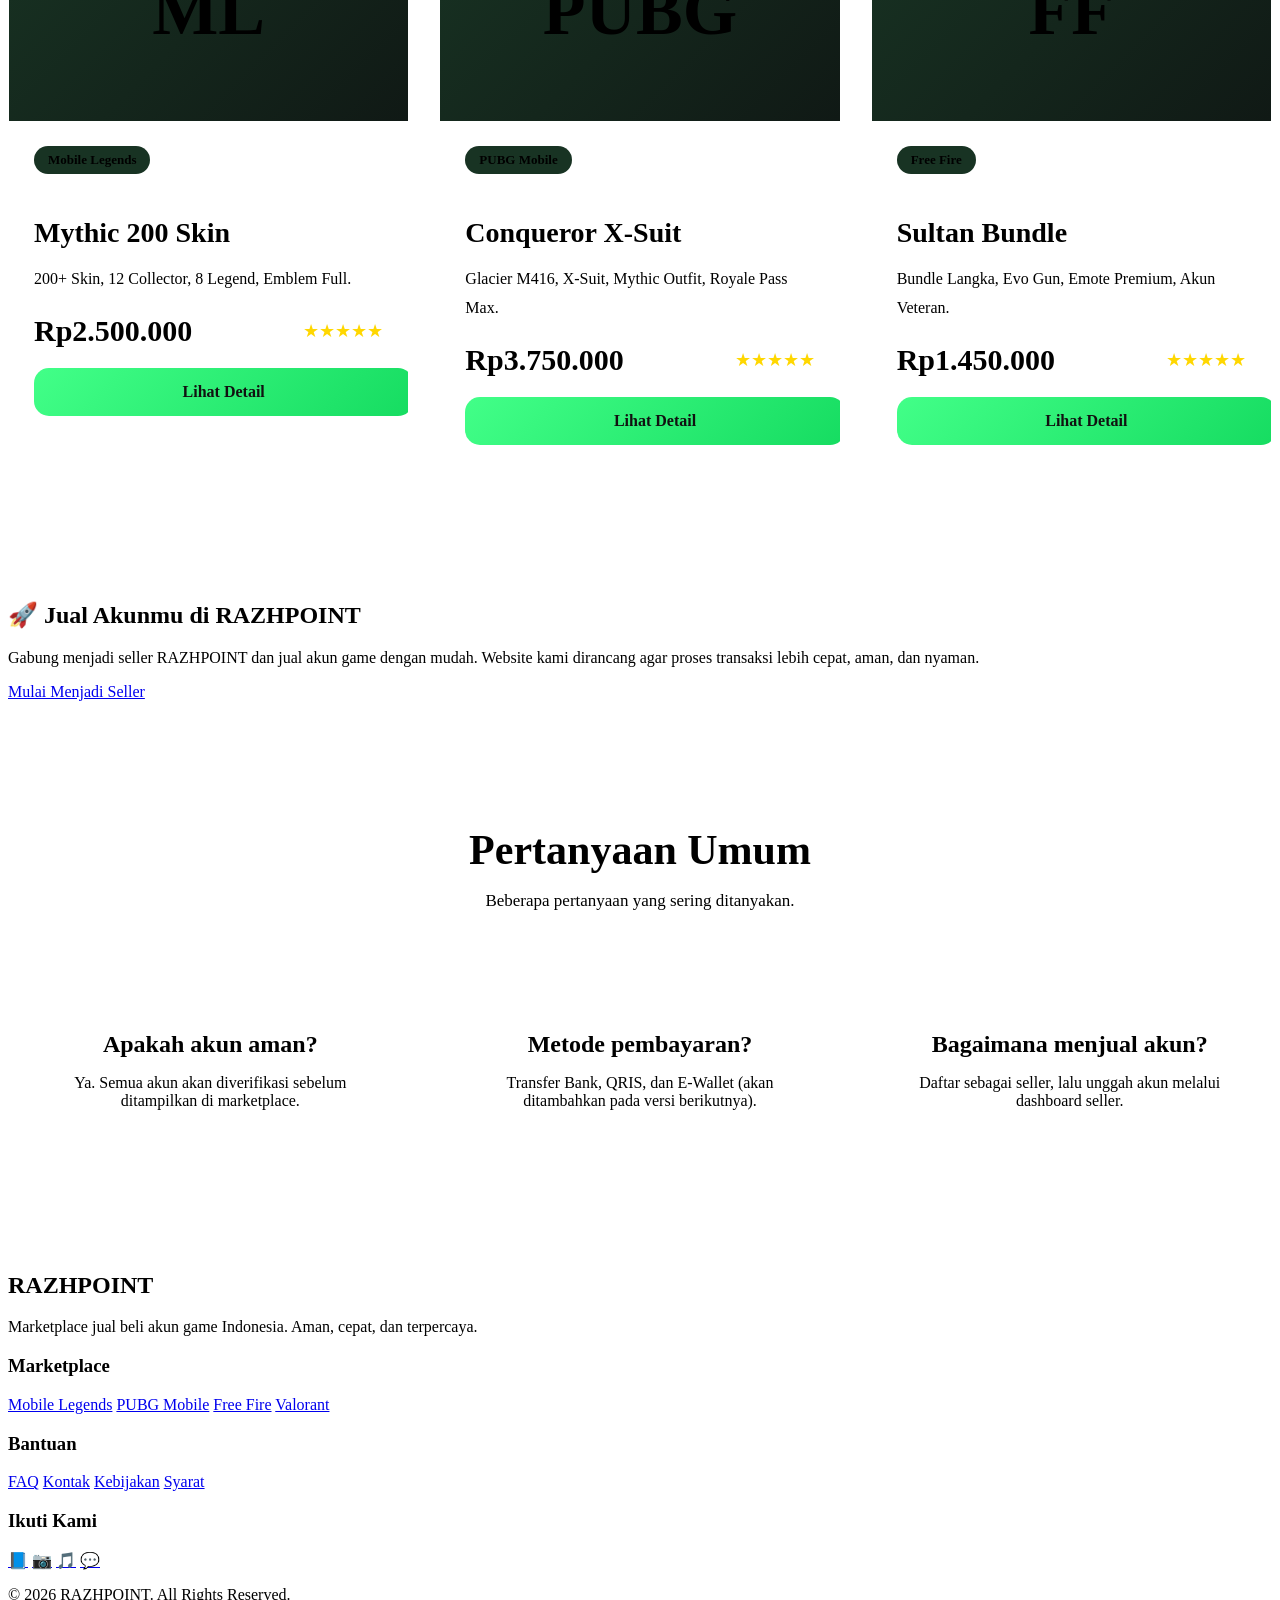
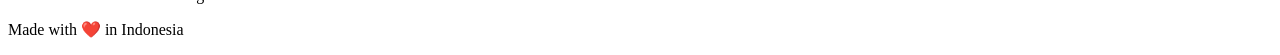
==== commit 8379ee61: "Update index.html" ====
--- a/index.html
+++ b/index.html
@@ -5,55 +5,43 @@
 
 <meta charset="UTF-8">
 
-<meta name="viewport"
-content="width=device-width, initial-scale=1.0">
+<meta name="viewport" content="width=device-width, initial-scale=1.0">
 
 <title>RAZHPOINT | Marketplace Akun Game</title>
 
-<meta name="description"
-content="Marketplace Jual Beli Akun Game Indonesia">
-
-<link rel="stylesheet"
-href="style.css">
-
-<link rel="preconnect"
-href="https://fonts.googleapis.com">
-
-<link rel="preconnect"
-href="https://fonts.gstatic.com"
-crossorigin>
-
-<link href="https://fonts.googleapis.com/css2?family=Poppins:wght@300;400;500;600;700;800&display=swap"
-rel="stylesheet">
-
-<script src="app.js"
-defer></script>
+<meta name="description" content="Marketplace Jual Beli Akun Game Indonesia">
+
+<link rel="stylesheet" href="style.css">
+
+<link rel="preconnect" href="https://fonts.googleapis.com">
+
+<link rel="preconnect" href="https://fonts.gstatic.com" crossorigin>
+
+<link href="https://fonts.googleapis.com/css2?family=Poppins:wght@300;400;500;600;700;800&display=swap" rel="stylesheet">
+
+<script src="app.js" defer></script>
 
 </head>
 
 <body>
 
-<!-- =======================
-NAVBAR
-======================= -->
+<!-- ================= HEADER ================= -->
 
 <header>
 
-<div class="container nav">
+<div class="container">
 
 <div class="logo">
 
 <div class="logo-icon">
-
 RP
-
 </div>
 
 <div>
 
 <h2>RAZHPOINT</h2>
 
-<p>Marketplace Akun Game</p>
+<p>Marketplace Akun Game Indonesia</p>
 
 </div>
 
@@ -71,7 +59,7 @@
 
 </nav>
 
-<div class="nav-right">
+<div>
 
 <input
 
@@ -83,13 +71,7 @@
 
 >
 
-<a
-
-href="#"
-
-class="login-btn"
-
->
+<a href="#" class="login-btn">
 
 Masuk
 
@@ -101,9 +83,7 @@
 
 </header>
 
-<!-- =======================
-HERO
-======================= -->
+<!-- ================= HERO ================= -->
 
 <section class="hero">
 
@@ -113,7 +93,7 @@
 
 <div class="badge">
 
-MARKETPLACE AKUN GAME TERPERCAYA
+🔥 MARKETPLACE AKUN GAME TERPERCAYA
 
 </div>
 
@@ -133,11 +113,7 @@
 
 <p>
 
-RAZHPOINT adalah marketplace modern
-
-untuk jual beli akun game
-
-Mobile Legends,
+Jual beli akun Mobile Legends,
 
 PUBG Mobile,
 
@@ -149,29 +125,23 @@
 
 dan game lainnya.
 
+Seller terpercaya,
+
+proses cepat,
+
+dan transaksi aman.
+
 </p>
 
 <div class="hero-buttons">
 
-<a
-
-href="#market"
-
-class="btn-primary"
-
->
+<a href="#market" class="btn-primary">
 
 Beli Akun
 
 </a>
 
-<a
-
-href="#seller"
-
-class="btn-outline"
-
->
+<a href="#seller" class="btn-outline">
 
 Jual Akun
 
@@ -195,9 +165,7 @@
 
 </section>
 
-<!-- =======================
-KATEGORI
-======================= -->
+<!-- ================= CATEGORY ================= -->
 
 <section class="category">
 
@@ -255,7 +223,7 @@
 
 <p>
 
-874 Akun
+845 Akun
 
 </p>
 
@@ -277,7 +245,7 @@
 
 <p>
 
-653 Akun
+4 Akun
 
 </p>
 
@@ -299,7 +267,7 @@
 
 <p>
 
-542 Akun
+300 Akun
 
 </p>
 
@@ -309,7 +277,7 @@
 
 <div class="category-icon">
 
-💎
+💦
 
 </div>
 
@@ -321,7 +289,7 @@
 
 <p>
 
-325 Akun
+210 Akun
 
 </p>
 
@@ -343,7 +311,7 @@
 
 <p>
 
-412 Akun
+710 Akun
 
 </p>
 
@@ -354,3 +322,428 @@
 </div>
 
 </section>
+
+  <!-- ================= FEATURED PRODUCTS ================= -->
+
+<section class="products" id="market">
+
+<div class="container">
+
+<h2 class="section-title">
+
+🔥 Featured Accounts
+
+</h2>
+
+<p class="section-subtitle">
+
+Akun pilihan dengan kualitas terbaik
+
+</p>
+
+<div class="product-grid">
+
+<div class="product-card">
+
+<div class="badge-hot">
+
+HOT
+
+</div>
+
+<div class="product-image">
+
+ML
+
+</div>
+
+<div class="product-content">
+
+<span class="product-game">
+
+Mobile Legends
+
+</span>
+
+<h3 class="product-title">
+
+Mythic 200 Skin
+
+</h3>
+
+<p class="product-desc">
+
+200+ Skin, 12 Collector, 8 Legend, Emblem Full.
+
+</p>
+
+<div class="product-info">
+
+<div class="price">
+
+Rp2.500.000
+
+</div>
+
+<div class="rating">
+
+★★★★★
+
+</div>
+
+</div>
+
+<a href="#" class="buy-btn">
+
+Lihat Detail
+
+</a>
+
+</div>
+
+</div>
+
+<div class="product-card">
+
+<div class="badge-sale">
+
+-20%
+
+</div>
+
+<div class="product-image">
+
+PUBG
+
+</div>
+
+<div class="product-content">
+
+<span class="product-game">
+
+PUBG Mobile
+
+</span>
+
+<h3 class="product-title">
+
+Conqueror X-Suit
+
+</h3>
+
+<p class="product-desc">
+
+Glacier M416, X-Suit, Mythic Outfit, Royale Pass Max.
+
+</p>
+
+<div class="product-info">
+
+<div class="price">
+
+Rp3.750.000
+
+</div>
+
+<div class="rating">
+
+★★★★★
+
+</div>
+
+</div>
+
+<a href="#" class="buy-btn">
+
+Lihat Detail
+
+</a>
+
+</div>
+
+</div>
+
+<div class="product-card">
+
+<div class="product-image">
+
+FF
+
+</div>
+
+<div class="product-content">
+
+<span class="product-game">
+
+Free Fire
+
+</span>
+
+<h3 class="product-title">
+
+Sultan Bundle
+
+</h3>
+
+<p class="product-desc">
+
+Bundle Langka, Evo Gun, Emote Premium, Akun Veteran.
+
+</p>
+
+<div class="product-info">
+
+<div class="price">
+
+Rp1.450.000
+
+</div>
+
+<div class="rating">
+
+★★★★★
+
+</div>
+
+</div>
+
+<a href="#" class="buy-btn">
+
+Lihat Detail
+
+</a>
+
+</div>
+
+</div>
+
+</div>
+
+</div>
+
+</section>
+
+<!-- ================= PROMO ================= -->
+
+<section class="seller" id="seller">
+
+<div class="container">
+
+<div class="seller-box">
+
+<h2>
+
+🚀 Jual Akunmu di RAZHPOINT
+
+</h2>
+
+<p>
+
+Gabung menjadi seller RAZHPOINT dan jual akun game dengan mudah.
+Website kami dirancang agar proses transaksi lebih cepat, aman, dan nyaman.
+
+</p>
+
+<a href="#" class="btn-primary">
+
+Mulai Menjadi Seller
+
+</a>
+
+</div>
+
+</div>
+
+</section>
+
+  <!-- ================= FAQ ================= -->
+
+<section class="category" id="faq">
+
+<div class="container">
+
+<h2 class="section-title">
+
+Pertanyaan Umum
+
+</h2>
+
+<p class="section-subtitle">
+
+Beberapa pertanyaan yang sering ditanyakan.
+
+</p>
+
+<div class="category-grid">
+
+<div class="category-card">
+
+<h3>
+
+Apakah akun aman?
+
+</h3>
+
+<p>
+
+Ya. Semua akun akan diverifikasi sebelum ditampilkan di marketplace.
+
+</p>
+
+</div>
+
+<div class="category-card">
+
+<h3>
+
+Metode pembayaran?
+
+</h3>
+
+<p>
+
+Transfer Bank, QRIS, dan E-Wallet (akan ditambahkan pada versi berikutnya).
+
+</p>
+
+</div>
+
+<div class="category-card">
+
+<h3>
+
+Bagaimana menjual akun?
+
+</h3>
+
+<p>
+
+Daftar sebagai seller, lalu unggah akun melalui dashboard seller.
+
+</p>
+
+</div>
+
+</div>
+
+</div>
+
+</section>
+
+<!-- ================= FOOTER ================= -->
+
+<footer>
+
+<div class="container">
+
+<div class="footer-grid">
+
+<div>
+
+<h2 class="footer-title">
+
+RAZHPOINT
+
+</h2>
+
+<p class="footer-text">
+
+Marketplace jual beli akun game Indonesia.
+
+Aman, cepat, dan terpercaya.
+
+</p>
+
+</div>
+
+<div>
+
+<h3 class="footer-title">
+
+Marketplace
+
+</h3>
+
+<div class="footer-links">
+
+<a href="#">Mobile Legends</a>
+
+<a href="#">PUBG Mobile</a>
+
+<a href="#">Free Fire</a>
+
+<a href="#">Valorant</a>
+
+</div>
+
+</div>
+
+<div>
+
+<h3 class="footer-title">
+
+Bantuan
+
+</h3>
+
+<div class="footer-links">
+
+<a href="#">FAQ</a>
+
+<a href="#">Kontak</a>
+
+<a href="#">Kebijakan</a>
+
+<a href="#">Syarat</a>
+
+</div>
+
+</div>
+
+<div>
+
+<h3 class="footer-title">
+
+Ikuti Kami
+
+</h3>
+
+<div class="social">
+
+<a href="#">📘</a>
+
+<a href="#">📷</a>
+
+<a href="#">🎵</a>
+
+<a href="#">💬</a>
+
+</div>
+
+</div>
+
+</div>
+
+<div class="footer-bottom">
+
+<p class="footer-copy">
+
+© 2026 RAZHPOINT. All Rights Reserved.
+
+</p>
+
+<p class="footer-copy">
+
+Made with ❤️ in Indonesia
+
+</p>
+
+</div>
+
+</div>
+
+</footer>
+
+</body>
+
+</html>
--- a/style.css
+++ b/style.css
@@ -1,560 +1,1043 @@
-/* =========================
-   RAZHPOINT V2
-========================= */
-
-@import url('https://fonts.googleapis.com/css2?family=Poppins:wght@300;400;500;600;700;800&display=swap');
-
-*{
-margin:0;
-padding:0;
-box-sizing:border-box;
-scroll-behavior:smooth;
-}
-
-:root{
---bg:#08110c;
---card:#101b15;
---card2:#16261d;
---primary:#53ff7f;
---secondary:#1eff63;
---text:#ffffff;
---muted:#a7b3aa;
---border:rgba(255,255,255,.08);
-}
-
-body{
-font-family:'Poppins',sans-serif;
-background:linear-gradient(180deg,#07110b,#0d1812,#07110b);
-color:var(--text);
-overflow-x:hidden;
-}
-
-/* Scroll */
-
-::-webkit-scrollbar{
-width:8px;
-}
-
-::-webkit-scrollbar-thumb{
-background:var(--primary);
+/* ======================
+SECTION TITLE
+====================== */
+
+.section-title{
+
+text-align:center;
+
+font-size:42px;
+
+font-weight:700;
+
+margin-bottom:12px;
+
+}
+
+.section-subtitle{
+
+text-align:center;
+
+color:var(--text2);
+
+margin-bottom:60px;
+
+font-size:17px;
+
+}
+
+/* ======================
+CATEGORY
+====================== */
+
+.category{
+
+padding:90px 0;
+
+}
+
+.category-grid{
+
+display:grid;
+
+grid-template-columns:repeat(auto-fit,minmax(220px,1fr));
+
+gap:25px;
+
+}
+
+.category-card{
+
+background:var(--card);
+
+padding:35px;
+
+border-radius:22px;
+
+transition:.35s;
+
+cursor:pointer;
+
+border:1px solid rgba(255,255,255,.05);
+
+text-align:center;
+
+}
+
+.category-card:hover{
+
+transform:translateY(-10px);
+
+border-color:var(--green);
+
+box-shadow:0 25px 50px rgba(0,255,120,.15);
+
+}
+
+.category-icon{
+
+font-size:55px;
+
+margin-bottom:20px;
+
+}
+
+.category-card h3{
+
+font-size:24px;
+
+margin-bottom:10px;
+
+}
+
+.category-card p{
+
+color:var(--text2);
+
+}
+
+/* ======================
+PRODUCT
+====================== */
+
+.products{
+
+padding:110px 0;
+
+}
+
+.product-grid{
+
+display:grid;
+
+grid-template-columns:repeat(auto-fit,minmax(320px,1fr));
+
+gap:30px;
+
+}
+
+.product-card{
+
+background:var(--card);
+
+border-radius:24px;
+
+overflow:hidden;
+
+transition:.35s;
+
+border:1px solid rgba(255,255,255,.05);
+
+}
+
+.product-card:hover{
+
+transform:translateY(-10px);
+
+box-shadow:0 25px 60px rgba(0,255,120,.15);
+
+border-color:var(--green);
+
+}
+
+.product-image{
+
+height:220px;
+
+display:flex;
+
+align-items:center;
+
+justify-content:center;
+
+background:linear-gradient(135deg,#183323,#101915);
+
+font-size:70px;
+
+font-weight:800;
+
+color:var(--green);
+
+}
+
+.product-content{
+
+padding:25px;
+
+}
+
+.product-game{
+
+display:inline-block;
+
+padding:6px 14px;
+
+border-radius:50px;
+
+background:#183323;
+
+color:var(--green);
+
+font-size:13px;
+
+font-weight:600;
+
+margin-bottom:15px;
+
+}
+
+.product-title{
+
+font-size:28px;
+
+font-weight:700;
+
+margin-bottom:15px;
+
+}
+
+.product-desc{
+
+color:var(--text2);
+
+line-height:1.8;
+
+margin-bottom:20px;
+
+}
+
+.product-info{
+
+display:flex;
+
+justify-content:space-between;
+
+align-items:center;
+
+margin-bottom:20px;
+
+}
+
+.price{
+
+font-size:30px;
+
+font-weight:800;
+
+color:var(--green);
+
+}
+
+.rating{
+
+color:#FFD700;
+
+font-size:18px;
+
+}
+
+.buy-btn{
+
+display:block;
+
+width:100%;
+
+padding:15px;
+
+text-align:center;
+
+border-radius:15px;
+
+background:linear-gradient(135deg,#42ff88,#16dc61);
+
+color:#111;
+
+font-weight:700;
+
+text-decoration:none;
+
+transition:.3s;
+
+}
+
+.buy-btn:hover{
+
+transform:scale(1.02);
+
+}
+
+/* ======================
+FEATURE BADGE
+====================== */
+
+.badge-hot{
+
+position:absolute;
+
+top:15px;
+
+left:15px;
+
+background:#ff3d3d;
+
+color:white;
+
+padding:8px 14px;
+
 border-radius:30px;
-}
-
-/* Container */
-
-.container{
-width:min(1200px,92%);
-margin:auto;
-}
-
-/* =========================
-HEADER
-========================= */
-
-header{
-position:fixed;
-top:0;
-left:0;
-right:0;
+
+font-size:12px;
+
+font-weight:700;
+
+}
+
+.badge-sale{
+
+position:absolute;
+
+top:15px;
+
+right:15px;
+
+background:var(--green);
+
+color:#111;
+
+padding:8px 14px;
+
+border-radius:30px;
+
+font-size:12px;
+
+font-weight:700;
+
+}
+
+/* ======================
+CARD ANIMATION
+====================== */
+
+.product-card{
+
+position:relative;
+
+}
+
+.product-card::after{
+
+content:"";
+
+position:absolute;
+
+inset:0;
+
+border-radius:24px;
+
+pointer-events:none;
+
+transition:.3s;
+
+}
+
+.product-card:hover::after{
+
+box-shadow:0 0 40px rgba(50,255,120,.15) inset;
+
+}
+
+/* ======================
+SECTION TITLE
+====================== */
+
+.section-title{
+
+text-align:center;
+
+font-size:42px;
+
+font-weight:700;
+
+margin-bottom:12px;
+
+}
+
+.section-subtitle{
+
+text-align:center;
+
+color:var(--text2);
+
+margin-bottom:60px;
+
+font-size:17px;
+
+}
+
+/* ======================
+CATEGORY
+====================== */
+
+.category{
+
+padding:90px 0;
+
+}
+
+.category-grid{
+
+display:grid;
+
+grid-template-columns:repeat(auto-fit,minmax(220px,1fr));
+
+gap:25px;
+
+}
+
+.category-card{
+
+background:var(--card);
+
+padding:35px;
+
+border-radius:22px;
+
+transition:.35s;
+
+cursor:pointer;
+
+border:1px solid rgba(255,255,255,.05);
+
+text-align:center;
+
+}
+
+.category-card:hover{
+
+transform:translateY(-10px);
+
+border-color:var(--green);
+
+box-shadow:0 25px 50px rgba(0,255,120,.15);
+
+}
+
+.category-icon{
+
+font-size:55px;
+
+margin-bottom:20px;
+
+}
+
+.category-card h3{
+
+font-size:24px;
+
+margin-bottom:10px;
+
+}
+
+.category-card p{
+
+color:var(--text2);
+
+}
+
+/* ======================
+PRODUCT
+====================== */
+
+.products{
+
+padding:110px 0;
+
+}
+
+.product-grid{
+
+display:grid;
+
+grid-template-columns:repeat(auto-fit,minmax(320px,1fr));
+
+gap:30px;
+
+}
+
+.product-card{
+
+background:var(--card);
+
+border-radius:24px;
+
+overflow:hidden;
+
+transition:.35s;
+
+border:1px solid rgba(255,255,255,.05);
+
+}
+
+.product-card:hover{
+
+transform:translateY(-10px);
+
+box-shadow:0 25px 60px rgba(0,255,120,.15);
+
+border-color:var(--green);
+
+}
+
+.product-image{
+
+height:220px;
 
 display:flex;
+
+align-items:center;
+
+justify-content:center;
+
+background:linear-gradient(135deg,#183323,#101915);
+
+font-size:70px;
+
+font-weight:800;
+
+color:var(--green);
+
+}
+
+.product-content{
+
+padding:25px;
+
+}
+
+.product-game{
+
+display:inline-block;
+
+padding:6px 14px;
+
+border-radius:50px;
+
+background:#183323;
+
+color:var(--green);
+
+font-size:13px;
+
+font-weight:600;
+
+margin-bottom:15px;
+
+}
+
+.product-title{
+
+font-size:28px;
+
+font-weight:700;
+
+margin-bottom:15px;
+
+}
+
+.product-desc{
+
+color:var(--text2);
+
+line-height:1.8;
+
+margin-bottom:20px;
+
+}
+
+.product-info{
+
+display:flex;
+
 justify-content:space-between;
+
 align-items:center;
 
-padding:18px 5%;
-
-background:rgba(7,16,12,.75);
-backdrop-filter:blur(20px);
-
-border-bottom:1px solid var(--border);
-
-z-index:999;
-}
-
-.logo{
+margin-bottom:20px;
+
+}
+
+.price{
+
+font-size:30px;
+
+font-weight:800;
+
+color:var(--green);
+
+}
+
+.rating{
+
+color:#FFD700;
+
+font-size:18px;
+
+}
+
+.buy-btn{
+
+display:block;
+
+width:100%;
+
+padding:15px;
+
+text-align:center;
+
+border-radius:15px;
+
+background:linear-gradient(135deg,#42ff88,#16dc61);
+
+color:#111;
+
+font-weight:700;
+
+text-decoration:none;
+
+transition:.3s;
+
+}
+
+.buy-btn:hover{
+
+transform:scale(1.02);
+
+}
+
+/* ======================
+FEATURE BADGE
+====================== */
+
+.badge-hot{
+
+position:absolute;
+
+top:15px;
+
+left:15px;
+
+background:#ff3d3d;
+
+color:white;
+
+padding:8px 14px;
+
+border-radius:30px;
+
+font-size:12px;
+
+font-weight:700;
+
+}
+
+.badge-sale{
+
+position:absolute;
+
+top:15px;
+
+right:15px;
+
+background:var(--green);
+
+color:#111;
+
+padding:8px 14px;
+
+border-radius:30px;
+
+font-size:12px;
+
+font-weight:700;
+
+}
+
+/* ======================
+CARD ANIMATION
+====================== */
+
+.product-card{
+
+position:relative;
+
+}
+
+.product-card::after{
+
+content:"";
+
+position:absolute;
+
+inset:0;
+
+border-radius:24px;
+
+pointer-events:none;
+
+transition:.3s;
+
+}
+
+.product-card:hover::after{
+
+box-shadow:0 0 40px rgba(50,255,120,.15) inset;
+
+}
+
+/* ======================
+SECTION TITLE
+====================== */
+
+.section-title{
+
+text-align:center;
+
+font-size:42px;
+
+font-weight:700;
+
+margin-bottom:12px;
+
+}
+
+.section-subtitle{
+
+text-align:center;
+
+color:var(--text2);
+
+margin-bottom:60px;
+
+font-size:17px;
+
+}
+
+/* ======================
+CATEGORY
+====================== */
+
+.category{
+
+padding:90px 0;
+
+}
+
+.category-grid{
+
+display:grid;
+
+grid-template-columns:repeat(auto-fit,minmax(220px,1fr));
+
+gap:25px;
+
+}
+
+.category-card{
+
+background:var(--card);
+
+padding:35px;
+
+border-radius:22px;
+
+transition:.35s;
+
+cursor:pointer;
+
+border:1px solid rgba(255,255,255,.05);
+
+text-align:center;
+
+}
+
+.category-card:hover{
+
+transform:translateY(-10px);
+
+border-color:var(--green);
+
+box-shadow:0 25px 50px rgba(0,255,120,.15);
+
+}
+
+.category-icon{
+
+font-size:55px;
+
+margin-bottom:20px;
+
+}
+
+.category-card h3{
+
+font-size:24px;
+
+margin-bottom:10px;
+
+}
+
+.category-card p{
+
+color:var(--text2);
+
+}
+
+/* ======================
+PRODUCT
+====================== */
+
+.products{
+
+padding:110px 0;
+
+}
+
+.product-grid{
+
+display:grid;
+
+grid-template-columns:repeat(auto-fit,minmax(320px,1fr));
+
+gap:30px;
+
+}
+
+.product-card{
+
+background:var(--card);
+
+border-radius:24px;
+
+overflow:hidden;
+
+transition:.35s;
+
+border:1px solid rgba(255,255,255,.05);
+
+}
+
+.product-card:hover{
+
+transform:translateY(-10px);
+
+box-shadow:0 25px 60px rgba(0,255,120,.15);
+
+border-color:var(--green);
+
+}
+
+.product-image{
+
+height:220px;
+
 display:flex;
+
 align-items:center;
-gap:15px;
-}
-
-.logo-box{
-
-width:55px;
-height:55px;
+
+justify-content:center;
+
+background:linear-gradient(135deg,#183323,#101915);
+
+font-size:70px;
+
+font-weight:800;
+
+color:var(--green);
+
+}
+
+.product-content{
+
+padding:25px;
+
+}
+
+.product-game{
+
+display:inline-block;
+
+padding:6px 14px;
+
+border-radius:50px;
+
+background:#183323;
+
+color:var(--green);
+
+font-size:13px;
+
+font-weight:600;
+
+margin-bottom:15px;
+
+}
+
+.product-title{
+
+font-size:28px;
+
+font-weight:700;
+
+margin-bottom:15px;
+
+}
+
+.product-desc{
+
+color:var(--text2);
+
+line-height:1.8;
+
+margin-bottom:20px;
+
+}
+
+.product-info{
+
+display:flex;
+
+justify-content:space-between;
+
+align-items:center;
+
+margin-bottom:20px;
+
+}
+
+.price{
+
+font-size:30px;
+
+font-weight:800;
+
+color:var(--green);
+
+}
+
+.rating{
+
+color:#FFD700;
+
+font-size:18px;
+
+}
+
+.buy-btn{
+
+display:block;
+
+width:100%;
+
+padding:15px;
+
+text-align:center;
 
 border-radius:15px;
 
-background:linear-gradient(135deg,#47ff7f,#15d35c);
-
-display:flex;
-align-items:center;
-justify-content:center;
-
-font-size:22px;
-font-weight:800;
+background:linear-gradient(135deg,#42ff88,#16dc61);
+
 color:#111;
-}
-
-.logo h2{
-
-font-size:25px;
-font-weight:700;
-
-}
-
-nav{
-
-display:flex;
-gap:30px;
-
-}
-
-nav a{
+
+font-weight:700;
 
 text-decoration:none;
-color:#fff;
-
-font-weight:500;
 
 transition:.3s;
 
 }
 
-nav a:hover{
-
-color:var(--primary);
-
-}
-
-.login-btn{
-
-padding:12px 28px;
-
-border-radius:14px;
-
-background:linear-gradient(135deg,#4dff7f,#18dd63);
+.buy-btn:hover{
+
+transform:scale(1.02);
+
+}
+
+/* ======================
+FEATURE BADGE
+====================== */
+
+.badge-hot{
+
+position:absolute;
+
+top:15px;
+
+left:15px;
+
+background:#ff3d3d;
+
+color:white;
+
+padding:8px 14px;
+
+border-radius:30px;
+
+font-size:12px;
+
+font-weight:700;
+
+}
+
+.badge-sale{
+
+position:absolute;
+
+top:15px;
+
+right:15px;
+
+background:var(--green);
 
 color:#111;
 
-font-weight:700;
-
-text-decoration:none;
+padding:8px 14px;
+
+border-radius:30px;
+
+font-size:12px;
+
+font-weight:700;
+
+}
+
+/* ======================
+CARD ANIMATION
+====================== */
+
+.product-card{
+
+position:relative;
+
+}
+
+.product-card::after{
+
+content:"";
+
+position:absolute;
+
+inset:0;
+
+border-radius:24px;
+
+pointer-events:none;
 
 transition:.3s;
 
 }
 
-.login-btn:hover{
-
-transform:translateY(-3px);
-
-box-shadow:0 10px 25px rgba(50,255,120,.4);
-
-}
-
-/* =========================
-HERO
-========================= */
-
-.hero{
-
-padding-top:150px;
-
-padding-bottom:120px;
-
-}
-
-.hero-grid{
-
-display:grid;
-
-grid-template-columns:1fr 1fr;
-
-gap:70px;
-
-align-items:center;
-
-}
-
-.badge{
-
-display:inline-block;
-
-padding:10px 18px;
-
-border-radius:100px;
-
-background:#12351f;
-
-color:var(--primary);
-
-font-weight:600;
-
-margin-bottom:25px;
-
-}
-
-.hero h1{
-
-font-size:64px;
-
-line-height:1.1;
-
-margin-bottom:20px;
-
-}
-
-.hero h1 span{
-
-color:var(--primary);
-
-}
-
-.hero p{
-
-font-size:18px;
-
-color:var(--muted);
-
-line-height:1.8;
-
-margin-bottom:35px;
-
-max-width:520px;
-
-}
-
-.hero-buttons{
-
-display:flex;
-
-gap:20px;
-
-flex-wrap:wrap;
-
-}
-
-.btn-primary{
-
-padding:16px 35px;
-
-border-radius:15px;
-
-background:linear-gradient(135deg,#54ff81,#1ce867);
-
-color:#111;
-
-font-weight:700;
-
-text-decoration:none;
-
-transition:.3s;
-
-}
-
-.btn-primary:hover{
-
-transform:translateY(-4px);
-
-}
-
-.btn-outline{
-
-padding:16px 35px;
-
-border:2px solid var(--primary);
-
-border-radius:15px;
-
-color:var(--primary);
-
-text-decoration:none;
-
-font-weight:700;
-
-transition:.3s;
-
-}
-
-.btn-outline:hover{
-
-background:var(--primary);
-
-color:#111;
-
-}
-
-.hero-image{
-
-display:flex;
-
-justify-content:center;
-
-}
-
-.hero-card{
-
-width:420px;
-
-height:420px;
-
-border-radius:30px;
-
-background:linear-gradient(145deg,#183323,#0d1812);
-
-border:1px solid var(--border);
-
-display:flex;
-
-align-items:center;
-
-justify-content:center;
-
-font-size:80px;
-
-font-weight:800;
-
-color:var(--primary);
-
-box-shadow:0 25px 80px rgba(0,0,0,.45);
-
-}
-/* =========================
-   CATEGORY
-========================= */
-
-.category{
-
-padding:90px 0;
-
-}
-
-.section-title{
-
-text-align:center;
-
-font-size:42px;
-
-font-weight:700;
-
-margin-bottom:15px;
-
-}
-
-.section-subtitle{
-
-text-align:center;
-
-color:var(--muted);
-
-margin-bottom:60px;
-
-}
-
-.category-grid{
-
-display:grid;
-
-grid-template-columns:repeat(auto-fit,minmax(220px,1fr));
-
-gap:25px;
-
-}
-
-.category-card{
-
-background:var(--card);
-
-border:1px solid var(--border);
-
-border-radius:22px;
-
-padding:35px 25px;
-
-transition:.35s;
-
-cursor:pointer;
-
-text-align:center;
-
-}
-
-.category-card:hover{
-
-transform:translateY(-10px);
-
-border-color:var(--primary);
-
-box-shadow:0 20px 50px rgba(0,255,120,.15);
-
-}
-
-.category-icon{
-
-font-size:55px;
-
-margin-bottom:18px;
-
-}
-
-.category-card h3{
-
-margin-bottom:8px;
-
-font-size:24px;
-
-}
-
-.category-card p{
-
-color:var(--muted);
-
-}
-
-/* =========================
-PRODUCT
-========================= */
-
-.products{
-
-padding:100px 0;
-
-}
-
-.product-grid{
-
-display:grid;
-
-grid-template-columns:repeat(auto-fit,minmax(320px,1fr));
-
-gap:35px;
-
-}
-
-.product-card{
-
-background:var(--card);
-
-border-radius:25px;
-
-overflow:hidden;
-
-border:1px solid var(--border);
-
-transition:.35s;
-
-}
-
-.product-card:hover{
-
-transform:translateY(-12px);
-
-box-shadow:0 25px 60px rgba(0,255,120,.15);
-
-}
-
-.product-image{
-
-height:220px;
-
-background:linear-gradient(135deg,#183323,#0d1812);
-
-display:flex;
-
-align-items:center;
-
-justify-content:center;
-
-font-size:70px;
-
-font-weight:800;
-
-color:var(--primary);
-
-}
-
-.product-content{
-
-padding:28px;
-
-}
-
-.product-game{
-
-color:var(--primary);
-
-font-weight:700;
-
-margin-bottom:12px;
-
-font-size:15px;
-
-letter-spacing:1px;
-
-text-transform:uppercase;
-
-}
-
-.product-title{
-
-font-size:28px;
-
-font-weight:700;
-
-margin-bottom:15px;
-
-}
-
-.product-desc{
-
-color:var(--muted);
-
-line-height:1.7;
-
-margin-bottom:25px;
-
-}
-
-.product-bottom{
-
-display:flex;
-
-justify-content:space-between;
-
-align-items:center;
-
-}
-
-.price{
-
-font-size:34px;
-
-font-weight:800;
-
-color:var(--primary);
-
-}
-
-.buy-btn{
-
-padding:13px 26px;
-
-border-radius:14px;
-
-background:linear-gradient(135deg,#4fff80,#1ae768);
-
-text-decoration:none;
-
-color:#111;
-
-font-weight:700;
-
-transition:.3s;
-
-}
-
-.buy-btn:hover{
-
-transform:scale(1.05);
-
-}
+.product-card:hover::after{
+
+box-shadow:0 0 40px rgba(50,255,120,.15) inset;
+
+}
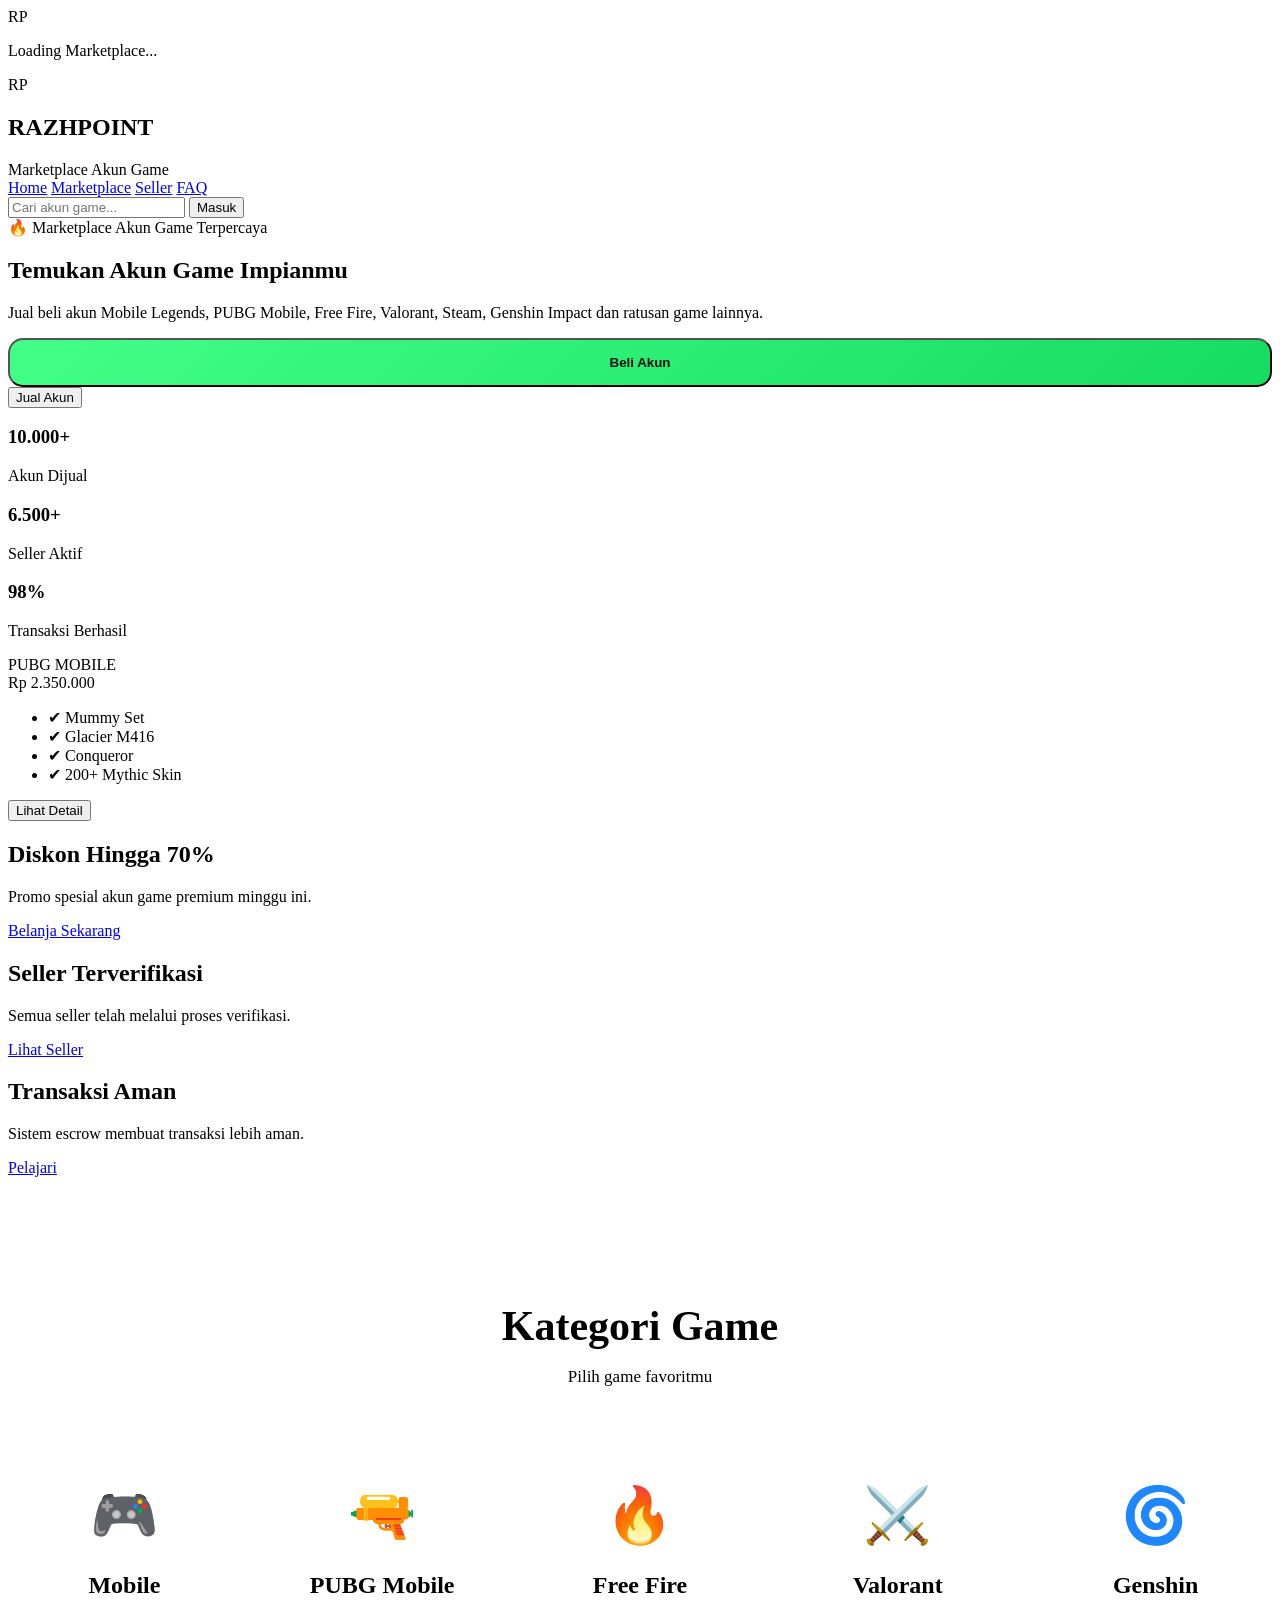
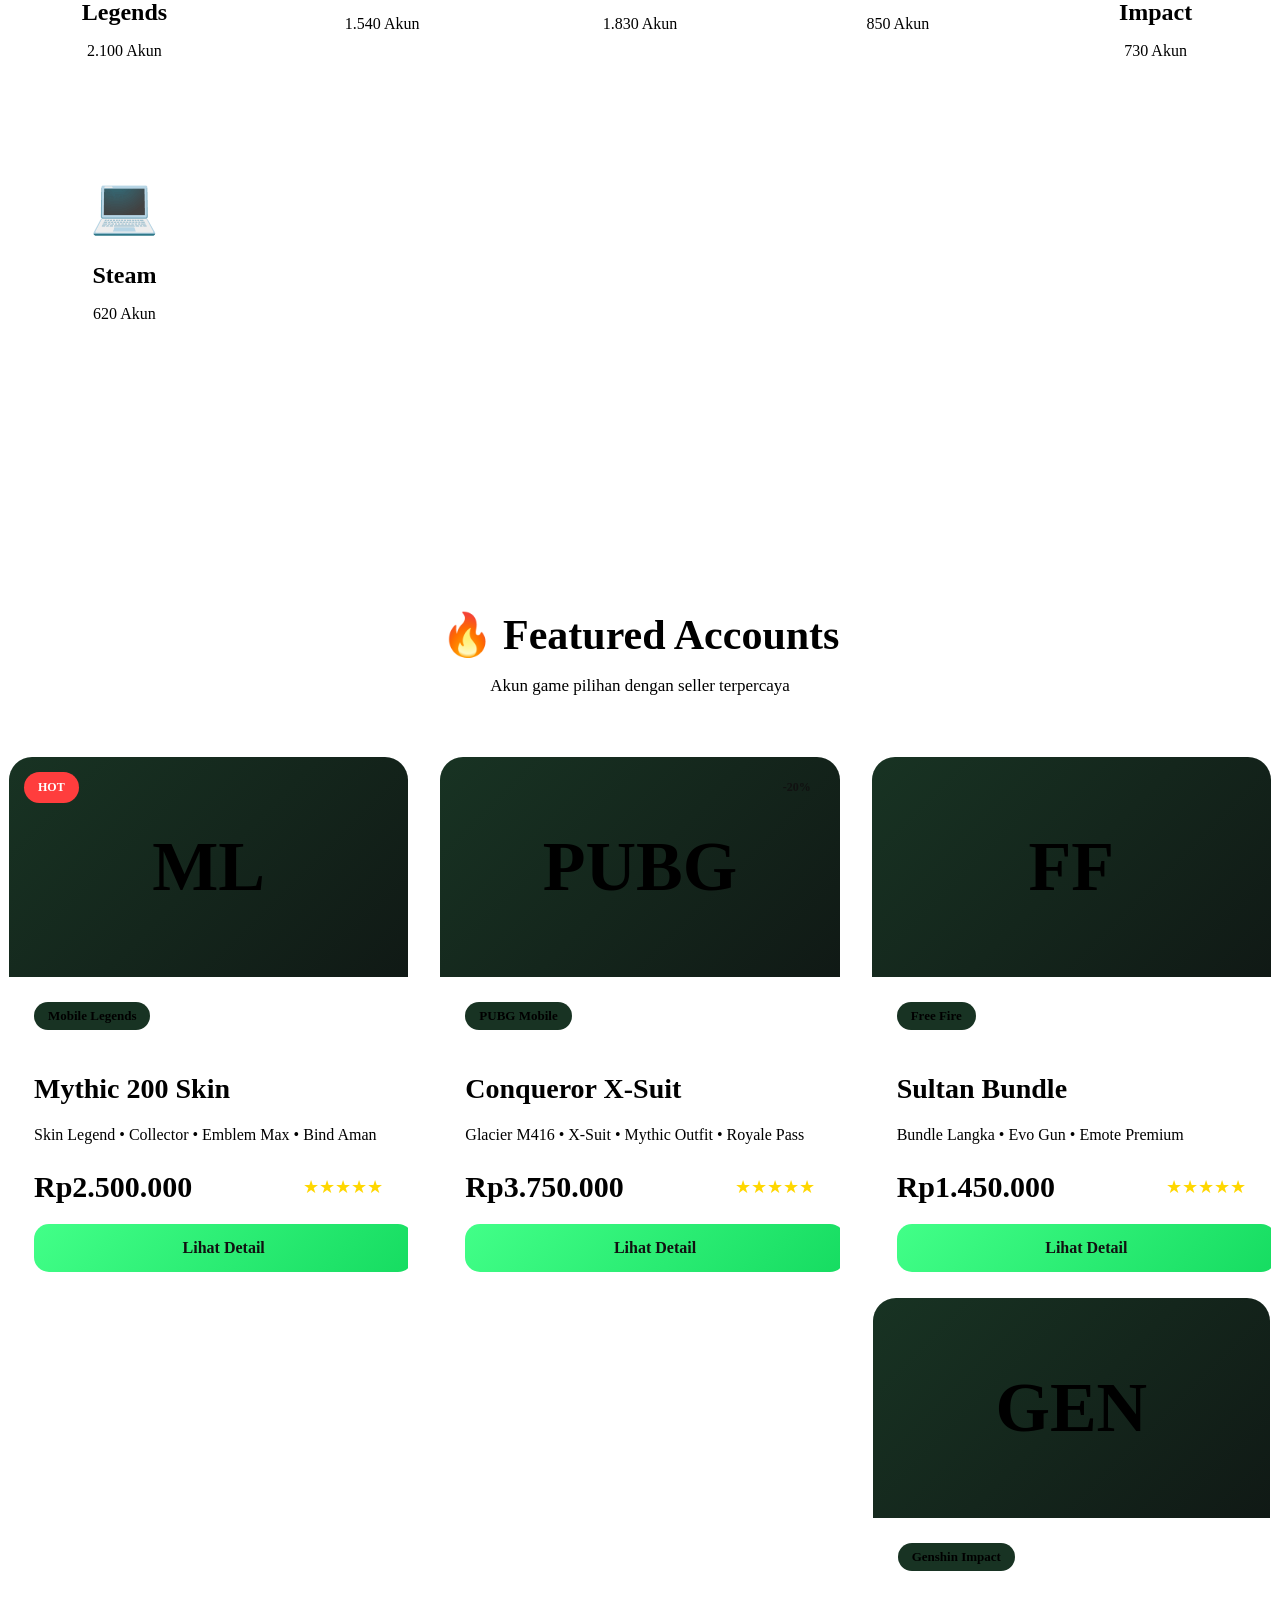
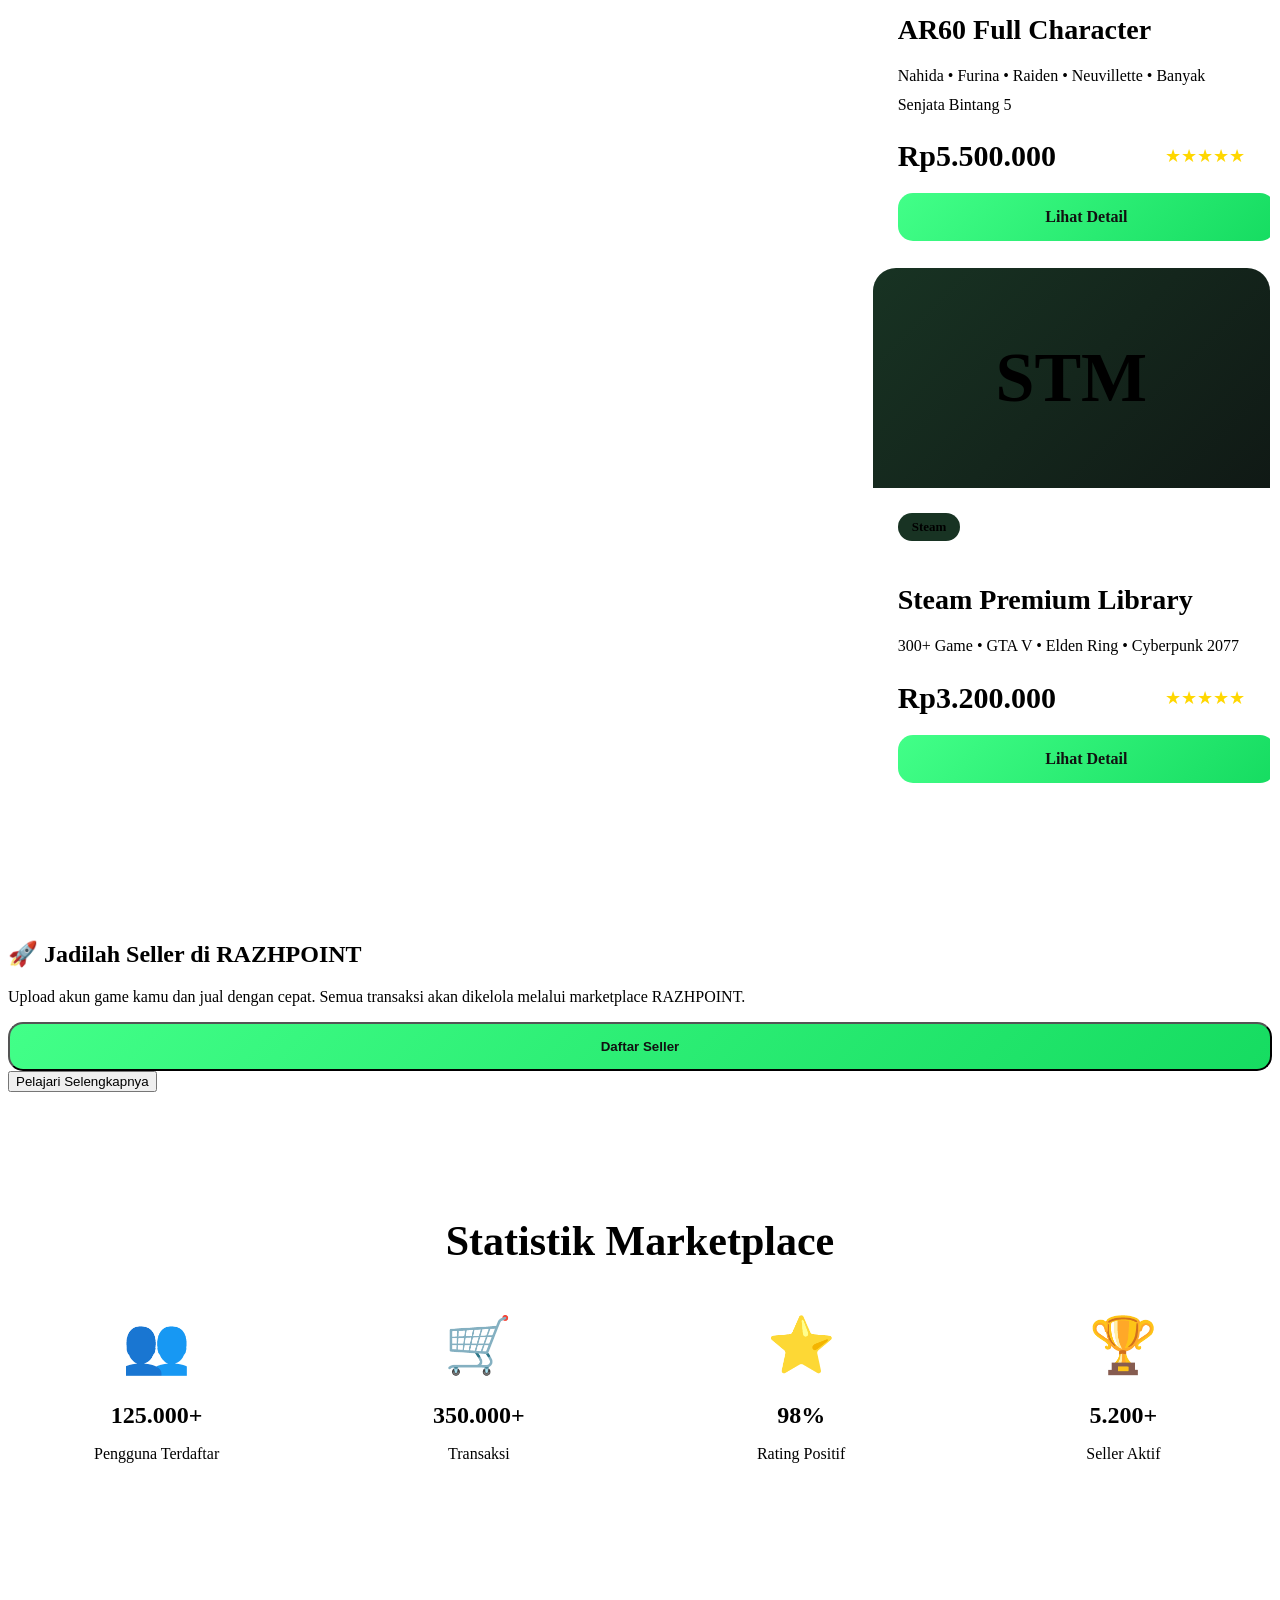
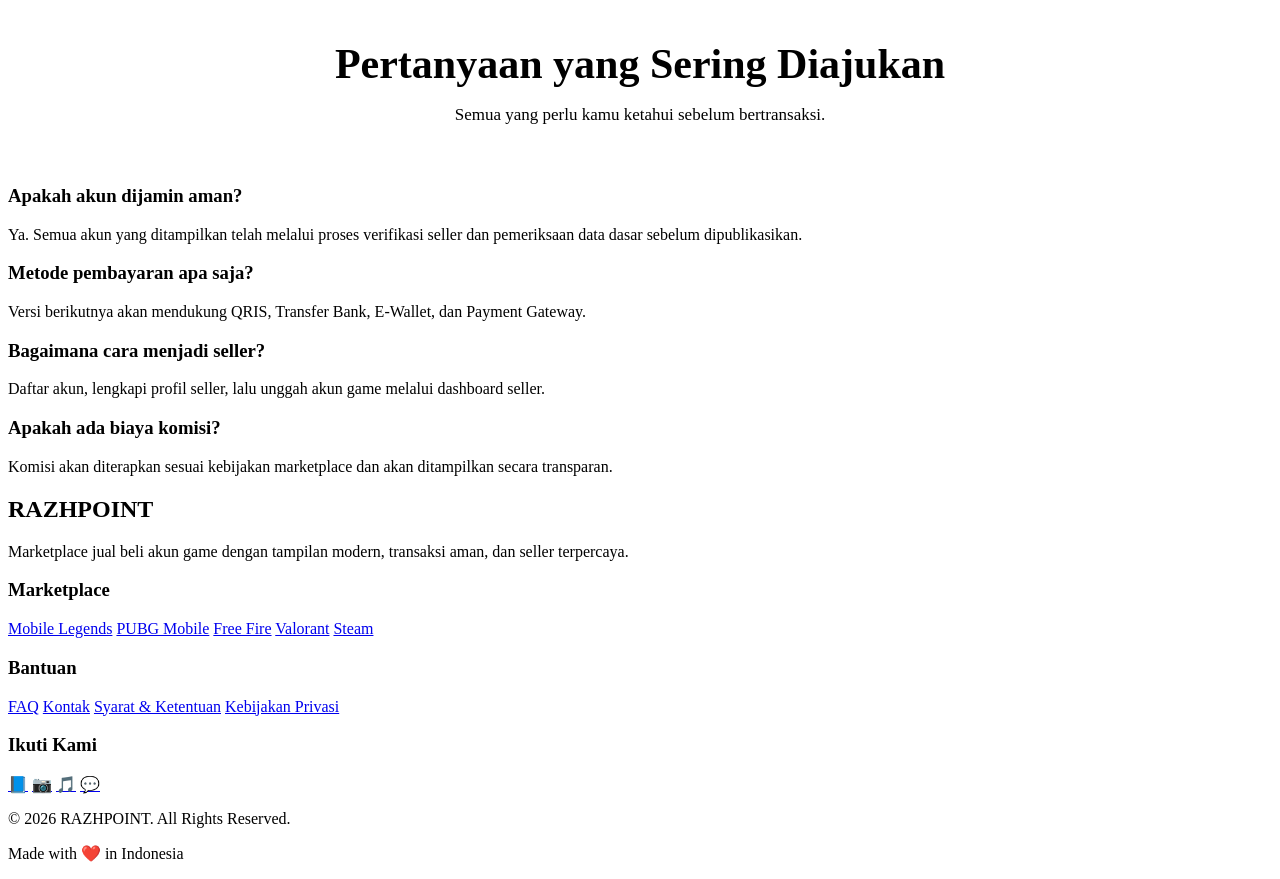
==== commit 46bf47e6: "Update index.html" ====
--- a/index.html
+++ b/index.html
@@ -5,19 +5,24 @@
 
 <meta charset="UTF-8">
 
-<meta name="viewport" content="width=device-width, initial-scale=1.0">
-
-<title>RAZHPOINT | Marketplace Akun Game</title>
-
-<meta name="description" content="Marketplace Jual Beli Akun Game Indonesia">
+<meta name="viewport"
+content="width=device-width, initial-scale=1.0">
+
+<title>RAZHPOINT | Marketplace Akun Game Indonesia</title>
+
+<meta name="description"
+content="Marketplace Jual Beli Akun Game Indonesia">
 
 <link rel="stylesheet" href="style.css">
 
 <link rel="preconnect" href="https://fonts.googleapis.com">
 
-<link rel="preconnect" href="https://fonts.gstatic.com" crossorigin>
-
-<link href="https://fonts.googleapis.com/css2?family=Poppins:wght@300;400;500;600;700;800&display=swap" rel="stylesheet">
+<link rel="preconnect"
+href="https://fonts.gstatic.com"
+crossorigin>
+
+<link href="https://fonts.googleapis.com/css2?family=Poppins:wght@300;400;500;600;700;800&display=swap"
+rel="stylesheet">
 
 <script src="app.js" defer></script>
 
@@ -25,685 +30,1097 @@
 
 <body>
 
-<!-- ================= HEADER ================= -->
+<!-- ==========================
+LOADING
+=========================== -->
+
+<div id="loader">
+
+<div class="loader-logo">
+
+RP
+
+</div>
+
+<p>Loading Marketplace...</p>
+
+</div>
+
+<!-- ==========================
+HEADER
+=========================== -->
 
 <header>
 
+<div class="container nav">
+
+<a class="logo">
+
+<div class="logo-box">
+
+RP
+
+</div>
+
+<div>
+
+<h2>RAZHPOINT</h2>
+
+<span>
+Marketplace Akun Game
+</span>
+
+</div>
+
+</a>
+
+<nav>
+
+<a href="#home">Home</a>
+
+<a href="#market">Marketplace</a>
+
+<a href="#seller">Seller</a>
+
+<a href="#faq">FAQ</a>
+
+</nav>
+
+<div class="nav-right">
+
+<input
+type="text"
+id="search"
+placeholder="Cari akun game..."
+>
+
+<button
+class="login-btn">
+
+Masuk
+
+</button>
+
+</div>
+
+</div>
+
+</header>
+
+<!-- ==========================
+HERO
+=========================== -->
+
+<section
+class="hero"
+id="home">
+
+<div class="container hero-grid">
+
+<div class="hero-left">
+
+<span class="badge">
+
+🔥 Marketplace Akun Game Terpercaya
+
+</span>
+
+<h1>
+
+Temukan Akun Game
+Impianmu
+
+</h1>
+
+<p>
+
+Jual beli akun Mobile Legends,
+PUBG Mobile,
+Free Fire,
+Valorant,
+Steam,
+Genshin Impact
+dan ratusan game lainnya.
+
+</p>
+
+<div class="hero-button">
+
+<button class="buy-btn">
+
+Beli Akun
+
+</button>
+
+<button class="sell-btn">
+
+Jual Akun
+
+</button>
+
+</div>
+
+<div class="hero-info">
+
+<div>
+
+<h3>
+
+10.000+
+
+</h3>
+
+<p>
+
+Akun Dijual
+
+</p>
+
+</div>
+
+<div>
+
+<h3>
+
+6.500+
+
+</h3>
+
+<p>
+
+Seller Aktif
+
+</p>
+
+</div>
+
+<div>
+
+<h3>
+
+98%
+
+</h3>
+
+<p>
+
+Transaksi Berhasil
+
+</p>
+
+</div>
+
+</div>
+
+</div>
+
+<div class="hero-right">
+
+<div class="hero-card">
+
+<div class="hero-card-title">
+
+PUBG MOBILE
+
+</div>
+
+<div class="hero-price">
+
+Rp 2.350.000
+
+</div>
+
+<ul>
+
+<li>✔ Mummy Set</li>
+
+<li>✔ Glacier M416</li>
+
+<li>✔ Conqueror</li>
+
+<li>✔ 200+ Mythic Skin</li>
+
+</ul>
+
+<button>
+
+Lihat Detail
+
+</button>
+
+</div>
+
+</div>
+
+</div>
+
+</section> <!-- ==========================
+BANNER
+=========================== -->
+
+<section class="banner">
+
 <div class="container">
 
-<div class="logo">
-
-<div class="logo-icon">
-RP
-</div>
+<div class="banner-slider">
+
+<div class="banner-item active">
+
+<div class="banner-content">
+
+<h2>
+Diskon Hingga 70%
+</h2>
+
+<p>
+
+Promo spesial akun game premium
+minggu ini.
+
+</p>
+
+<a href="#market" class="banner-btn">
+
+Belanja Sekarang
+
+</a>
+
+</div>
+
+</div>
+
+<div class="banner-item">
+
+<div class="banner-content">
+
+<h2>
+
+Seller Terverifikasi
+
+</h2>
+
+<p>
+
+Semua seller telah melalui proses
+verifikasi.
+
+</p>
+
+<a href="#seller"
+class="banner-btn">
+
+Lihat Seller
+
+</a>
+
+</div>
+
+</div>
+
+<div class="banner-item">
+
+<div class="banner-content">
+
+<h2>
+
+Transaksi Aman
+
+</h2>
+
+<p>
+
+Sistem escrow membuat transaksi
+lebih aman.
+
+</p>
+
+<a href="#faq"
+class="banner-btn">
+
+Pelajari
+
+</a>
+
+</div>
+
+</div>
+
+</div>
+
+</div>
+
+</section>
+
+<!-- ==========================
+CATEGORY
+=========================== -->
+
+<section
+class="category"
+id="market">
+
+<div class="container">
+
+<h2 class="section-title">
+
+Kategori Game
+
+</h2>
+
+<p class="section-subtitle">
+
+Pilih game favoritmu
+
+</p>
+
+<div class="category-grid">
+
+<div class="category-card">
+
+<div class="category-icon">
+
+🎮
+
+</div>
+
+<h3>
+
+Mobile Legends
+
+</h3>
+
+<p>
+
+2.100 Akun
+
+</p>
+
+</div>
+
+<div class="category-card">
+
+<div class="category-icon">
+
+🔫
+
+</div>
+
+<h3>
+
+PUBG Mobile
+
+</h3>
+
+<p>
+
+1.540 Akun
+
+</p>
+
+</div>
+
+<div class="category-card">
+
+<div class="category-icon">
+
+🔥
+
+</div>
+
+<h3>
+
+Free Fire
+
+</h3>
+
+<p>
+
+1.830 Akun
+
+</p>
+
+</div>
+
+<div class="category-card">
+
+<div class="category-icon">
+
+⚔️
+
+</div>
+
+<h3>
+
+Valorant
+
+</h3>
+
+<p>
+
+850 Akun
+
+</p>
+
+</div>
+
+<div class="category-card">
+
+<div class="category-icon">
+
+🌀
+
+</div>
+
+<h3>
+
+Genshin Impact
+
+</h3>
+
+<p>
+
+730 Akun
+
+</p>
+
+</div>
+
+<div class="category-card">
+
+<div class="category-icon">
+
+💻
+
+</div>
+
+<h3>
+
+Steam
+
+</h3>
+
+<p>
+
+620 Akun
+
+</p>
+
+</div>
+
+</div>
+
+</div>
+
+</section>
+<!-- ==========================
+FEATURED MARKETPLACE
+=========================== -->
+
+<section class="products">
+
+<div class="container">
+
+<h2 class="section-title">
+
+🔥 Featured Accounts
+
+</h2>
+
+<p class="section-subtitle">
+
+Akun game pilihan dengan seller terpercaya
+
+</p>
+
+<div class="product-grid">
+
+<!-- PRODUCT 1 -->
+
+<div class="product-card">
+
+<div class="badge-hot">
+
+HOT
+
+</div>
+
+<div class="product-image">
+
+ML
+
+</div>
+
+<div class="product-content">
+
+<span class="product-game">
+
+Mobile Legends
+
+</span>
+
+<h3 class="product-title">
+
+Mythic 200 Skin
+
+</h3>
+
+<p class="product-desc">
+
+Skin Legend • Collector • Emblem Max • Bind Aman
+
+</p>
+
+<div class="product-info">
+
+<div class="price">
+
+Rp2.500.000
+
+</div>
+
+<div class="rating">
+
+★★★★★
+
+</div>
+
+</div>
+
+<a href="#" class="buy-btn">
+
+Lihat Detail
+
+</a>
+
+</div>
+
+</div>
+
+<!-- PRODUCT 2 -->
+
+<div class="product-card">
+
+<div class="badge-sale">
+
+-20%
+
+</div>
+
+<div class="product-image">
+
+PUBG
+
+</div>
+
+<div class="product-content">
+
+<span class="product-game">
+
+PUBG Mobile
+
+</span>
+
+<h3 class="product-title">
+
+Conqueror X-Suit
+
+</h3>
+
+<p class="product-desc">
+
+Glacier M416 • X-Suit • Mythic Outfit • Royale Pass
+
+</p>
+
+<div class="product-info">
+
+<div class="price">
+
+Rp3.750.000
+
+</div>
+
+<div class="rating">
+
+★★★★★
+
+</div>
+
+</div>
+
+<a href="#" class="buy-btn">
+
+Lihat Detail
+
+</a>
+
+</div>
+
+</div>
+
+<!-- PRODUCT 3 -->
+
+<div class="product-card">
+
+<div class="product-image">
+
+FF
+
+</div>
+
+<div class="product-content">
+
+<span class="product-game">
+
+Free Fire
+
+</span>
+
+<h3 class="product-title">
+
+Sultan Bundle
+
+</h3>
+
+<p class="product-desc">
+
+Bundle Langka • Evo Gun • Emote Premium
+
+</p>
+
+<div class="product-info">
+
+<div class="price">
+
+Rp1.450.000
+
+</div>
+
+<div class="rating">
+
+★★★★★
+
+</div>
+
+</div>
+
+<a href="#" class="buy-btn">
+
+Lihat Detail
+
+</a>
+
+</div>
+
+</
+  <!-- PRODUCT 5 -->
+
+<div class="product-card">
+
+<div class="product-image">
+
+GEN
+
+</div>
+
+<div class="product-content">
+
+<span class="product-game">
+
+Genshin Impact
+
+</span>
+
+<h3 class="product-title">
+
+AR60 Full Character
+
+</h3>
+
+<p class="product-desc">
+
+Nahida • Furina • Raiden • Neuvillette • Banyak Senjata Bintang 5
+
+</p>
+
+<div class="product-info">
+
+<div class="price">
+
+Rp5.500.000
+
+</div>
+
+<div class="rating">
+
+★★★★★
+
+</div>
+
+</div>
+
+<a href="#" class="buy-btn">
+
+Lihat Detail
+
+</a>
+
+</div>
+
+</div>
+
+<!-- PRODUCT 6 -->
+
+<div class="product-card">
+
+<div class="product-image">
+
+STM
+
+</div>
+
+<div class="product-content">
+
+<span class="product-game">
+
+Steam
+
+</span>
+
+<h3 class="product-title">
+
+Steam Premium Library
+
+</h3>
+
+<p class="product-desc">
+
+300+ Game • GTA V • Elden Ring • Cyberpunk 2077
+
+</p>
+
+<div class="product-info">
+
+<div class="price">
+
+Rp3.200.000
+
+</div>
+
+<div class="rating">
+
+★★★★★
+
+</div>
+
+</div>
+
+<a href="#" class="buy-btn">
+
+Lihat Detail
+
+</a>
+
+</div>
+
+</div>
+
+</div>
+
+</div>
+
+</section>
+
+<!-- ==========================
+SELLER PANEL
+=========================== -->
+
+<section class="seller" id="seller">
+
+<div class="container">
+
+<div class="seller-box">
+
+<h2>
+
+🚀 Jadilah Seller di RAZHPOINT
+
+</h2>
+
+<p>
+
+Upload akun game kamu dan jual dengan cepat.
+Semua transaksi akan dikelola melalui marketplace RAZHPOINT.
+
+</p>
+
+<div class="hero-button">
+
+<button class="buy-btn">
+
+Daftar Seller
+
+</button>
+
+<button class="sell-btn">
+
+Pelajari Selengkapnya
+
+</button>
+
+</div>
+
+</div>
+
+</div>
+
+</section>
+
+<!-- ==========================
+STATISTICS
+=========================== -->
+
+<section class="category">
+
+<div class="container">
+
+<h2 class="section-title">
+
+Statistik Marketplace
+
+</h2>
+
+<div class="category-grid">
+
+<div class="category-card">
+
+<div class="category-icon">
+
+👥
+
+</div>
+
+<h3>
+
+125.000+
+
+</h3>
+
+<p>
+
+Pengguna Terdaftar
+
+</p>
+
+</div>
+
+<div class="category-card">
+
+<div class="category-icon">
+
+🛒
+
+</div>
+
+<h3>
+
+350.000+
+
+</h3>
+
+<p>
+
+Transaksi
+
+</p>
+
+</div>
+
+<div class="category-card">
+
+<div class="category-icon">
+
+⭐
+
+</div>
+
+<h3>
+
+98%
+
+</h3>
+
+<p>
+
+Rating Positif
+
+</p>
+
+</div>
+
+<div class="category-card">
+
+<div class="category-icon">
+
+🏆
+
+</div>
+
+<h3>
+
+5.200+
+
+</h3>
+
+<p>
+
+Seller Aktif
+
+</p>
+
+</div>
+
+</div>
+
+</div>
+
+</section>
+  <!-- ==========================
+FAQ
+=========================== -->
+
+<section class="faq" id="faq">
+
+<div class="container">
+
+<h2 class="section-title">
+
+Pertanyaan yang Sering Diajukan
+
+</h2>
+
+<p class="section-subtitle">
+
+Semua yang perlu kamu ketahui sebelum bertransaksi.
+
+</p>
+
+<div class="faq-list">
+
+<div class="faq-item">
+
+<h3>Apakah akun dijamin aman?</h3>
+
+<p>Ya. Semua akun yang ditampilkan telah melalui proses verifikasi seller dan pemeriksaan data dasar sebelum dipublikasikan.</p>
+
+</div>
+
+<div class="faq-item">
+
+<h3>Metode pembayaran apa saja?</h3>
+
+<p>Versi berikutnya akan mendukung QRIS, Transfer Bank, E-Wallet, dan Payment Gateway.</p>
+
+</div>
+
+<div class="faq-item">
+
+<h3>Bagaimana cara menjadi seller?</h3>
+
+<p>Daftar akun, lengkapi profil seller, lalu unggah akun game melalui dashboard seller.</p>
+
+</div>
+
+<div class="faq-item">
+
+<h3>Apakah ada biaya komisi?</h3>
+
+<p>Komisi akan diterapkan sesuai kebijakan marketplace dan akan ditampilkan secara transparan.</p>
+
+</div>
+
+</div>
+
+</div>
+
+</section>
+
+<!-- ==========================
+FOOTER
+=========================== -->
+
+<footer>
+
+<div class="container">
+
+<div class="footer-grid">
 
 <div>
 
-<h2>RAZHPOINT</h2>
-
-<p>Marketplace Akun Game Indonesia</p>
-
-</div>
-
-</div>
-
-<nav>
-
-<a href="#">Home</a>
-
-<a href="#market">Marketplace</a>
-
-<a href="#seller">Seller</a>
-
-<a href="#faq">FAQ</a>
-
-</nav>
+<h2 class="footer-title">
+
+RAZHPOINT
+
+</h2>
+
+<p class="footer-text">
+
+Marketplace jual beli akun game dengan tampilan modern, transaksi aman, dan seller terpercaya.
+
+</p>
+
+</div>
 
 <div>
 
-<input
-
-type="text"
-
-placeholder="Cari akun game..."
-
-class="search"
-
->
-
-<a href="#" class="login-btn">
-
-Masuk
-
-</a>
-
-</div>
-
-</div>
-
-</header>
-
-<!-- ================= HERO ================= -->
-
-<section class="hero">
-
-<div class="container hero-grid">
+<h3 class="footer-title">
+
+Marketplace
+
+</h3>
+
+<div class="footer-links">
+
+<a href="#">Mobile Legends</a>
+
+<a href="#">PUBG Mobile</a>
+
+<a href="#">Free Fire</a>
+
+<a href="#">Valorant</a>
+
+<a href="#">Steam</a>
+
+</div>
+
+</div>
 
 <div>
 
-<div class="badge">
-
-🔥 MARKETPLACE AKUN GAME TERPERCAYA
-
-</div>
-
-<h1>
-
-Temukan
-
-<span>
-
-Akun Game
-
-</span>
-
-Impianmu
-
-</h1>
-
-<p>
-
-Jual beli akun Mobile Legends,
-
-PUBG Mobile,
-
-Free Fire,
-
-Valorant,
-
-Steam,
-
-dan game lainnya.
-
-Seller terpercaya,
-
-proses cepat,
-
-dan transaksi aman.
-
-</p>
-
-<div class="hero-buttons">
-
-<a href="#market" class="btn-primary">
-
-Beli Akun
-
-</a>
-
-<a href="#seller" class="btn-outline">
-
-Jual Akun
-
-</a>
-
-</div>
-
-</div>
-
-<div class="hero-image">
-
-<div class="hero-card">
-
-RP
-
-</div>
-
-</div>
-
-</div>
-
-</section>
-
-<!-- ================= CATEGORY ================= -->
-
-<section class="category">
-
-<div class="container">
-
-<h2 class="section-title">
-
-Kategori Game
-
-</h2>
-
-<p class="section-subtitle">
-
-Pilih game favoritmu
-
-</p>
-
-<div class="category-grid">
-
-<div class="category-card">
-
-<div class="category-icon">
-
-🎮
-
-</div>
-
-<h3>
-
-Mobile Legends
-
-</h3>
-
-<p>
-
-1.245 Akun
-
-</p>
-
-</div>
-
-<div class="category-card">
-
-<div class="category-icon">
-
-🔥
-
-</div>
-
-<h3>
-
-Free Fire
-
-</h3>
-
-<p>
-
-845 Akun
-
-</p>
-
-</div>
-
-<div class="category-card">
-
-<div class="category-icon">
-
-🪖
-
-</div>
-
-<h3>
-
-PUBG Mobile
-
-</h3>
-
-<p>
-
-4 Akun
-
-</p>
-
-</div>
-
-<div class="category-card">
-
-<div class="category-icon">
-
-⚽
-
-</div>
-
-<h3>
-
-FC Mobile
-
-</h3>
-
-<p>
-
-300 Akun
-
-</p>
-
-</div>
-
-<div class="category-card">
-
-<div class="category-icon">
-
-💦
-
-</div>
-
-<h3>
-
-Genshin Impact
-
-</h3>
-
-<p>
-
-210 Akun
-
-</p>
-
-</div>
-
-<div class="category-card">
-
-<div class="category-icon">
-
-🖥️
-
-</div>
-
-<h3>
-
-Steam
-
-</h3>
-
-<p>
-
-710 Akun
-
-</p>
-
-</div>
-
-</div>
-
-</div>
-
-</section>
-
-  <!-- ================= FEATURED PRODUCTS ================= -->
-
-<section class="products" id="market">
-
-<div class="container">
-
-<h2 class="section-title">
-
-🔥 Featured Accounts
-
-</h2>
-
-<p class="section-subtitle">
-
-Akun pilihan dengan kualitas terbaik
-
-</p>
-
-<div class="product-grid">
-
-<div class="product-card">
-
-<div class="badge-hot">
-
-HOT
-
-</div>
-
-<div class="product-image">
-
-ML
-
-</div>
-
-<div class="product-content">
-
-<span class="product-game">
-
-Mobile Legends
-
-</span>
-
-<h3 class="product-title">
-
-Mythic 200 Skin
-
-</h3>
-
-<p class="product-desc">
-
-200+ Skin, 12 Collector, 8 Legend, Emblem Full.
-
-</p>
-
-<div class="product-info">
-
-<div class="price">
-
-Rp2.500.000
-
-</div>
-
-<div class="rating">
-
-★★★★★
-
-</div>
-
-</div>
-
-<a href="#" class="buy-btn">
-
-Lihat Detail
-
-</a>
-
-</div>
-
-</div>
-
-<div class="product-card">
-
-<div class="badge-sale">
-
--20%
-
-</div>
-
-<div class="product-image">
-
-PUBG
-
-</div>
-
-<div class="product-content">
-
-<span class="product-game">
-
-PUBG Mobile
-
-</span>
-
-<h3 class="product-title">
-
-Conqueror X-Suit
-
-</h3>
-
-<p class="product-desc">
-
-Glacier M416, X-Suit, Mythic Outfit, Royale Pass Max.
-
-</p>
-
-<div class="product-info">
-
-<div class="price">
-
-Rp3.750.000
-
-</div>
-
-<div class="rating">
-
-★★★★★
-
-</div>
-
-</div>
-
-<a href="#" class="buy-btn">
-
-Lihat Detail
-
-</a>
-
-</div>
-
-</div>
-
-<div class="product-card">
-
-<div class="product-image">
-
-FF
-
-</div>
-
-<div class="product-content">
-
-<span class="product-game">
-
-Free Fire
-
-</span>
-
-<h3 class="product-title">
-
-Sultan Bundle
-
-</h3>
-
-<p class="product-desc">
-
-Bundle Langka, Evo Gun, Emote Premium, Akun Veteran.
-
-</p>
-
-<div class="product-info">
-
-<div class="price">
-
-Rp1.450.000
-
-</div>
-
-<div class="rating">
-
-★★★★★
-
-</div>
-
-</div>
-
-<a href="#" class="buy-btn">
-
-Lihat Detail
-
-</a>
-
-</div>
-
-</div>
-
-</div>
-
-</div>
-
-</section>
-
-<!-- ================= PROMO ================= -->
-
-<section class="seller" id="seller">
-
-<div class="container">
-
-<div class="seller-box">
-
-<h2>
-
-🚀 Jual Akunmu di RAZHPOINT
-
-</h2>
-
-<p>
-
-Gabung menjadi seller RAZHPOINT dan jual akun game dengan mudah.
-Website kami dirancang agar proses transaksi lebih cepat, aman, dan nyaman.
-
-</p>
-
-<a href="#" class="btn-primary">
-
-Mulai Menjadi Seller
-
-</a>
-
-</div>
-
-</div>
-
-</section>
-
-  <!-- ================= FAQ ================= -->
-
-<section class="category" id="faq">
-
-<div class="container">
-
-<h2 class="section-title">
-
-Pertanyaan Umum
-
-</h2>
-
-<p class="section-subtitle">
-
-Beberapa pertanyaan yang sering ditanyakan.
-
-</p>
-
-<div class="category-grid">
-
-<div class="category-card">
-
-<h3>
-
-Apakah akun aman?
-
-</h3>
-
-<p>
-
-Ya. Semua akun akan diverifikasi sebelum ditampilkan di marketplace.
-
-</p>
-
-</div>
-
-<div class="category-card">
-
-<h3>
-
-Metode pembayaran?
-
-</h3>
-
-<p>
-
-Transfer Bank, QRIS, dan E-Wallet (akan ditambahkan pada versi berikutnya).
-
-</p>
-
-</div>
-
-<div class="category-card">
-
-<h3>
-
-Bagaimana menjual akun?
-
-</h3>
-
-<p>
-
-Daftar sebagai seller, lalu unggah akun melalui dashboard seller.
-
-</p>
-
-</div>
-
-</div>
-
-</div>
-
-</section>
-
-<!-- ================= FOOTER ================= -->
-
-<footer>
-
-<div class="container">
-
-<div class="footer-grid">
+<h3 class="footer-title">
+
+Bantuan
+
+</h3>
+
+<div class="footer-links">
+
+<a href="#">FAQ</a>
+
+<a href="#">Kontak</a>
+
+<a href="#">Syarat & Ketentuan</a>
+
+<a href="#">Kebijakan Privasi</a>
+
+</div>
+
+</div>
 
 <div>
 
-<h2 class="footer-title">
-
-RAZHPOINT
-
-</h2>
-
-<p class="footer-text">
-
-Marketplace jual beli akun game Indonesia.
-
-Aman, cepat, dan terpercaya.
-
-</p>
-
-</div>
-
-<div>
-
 <h3 class="footer-title">
 
-Marketplace
-
-</h3>
-
-<div class="footer-links">
-
-<a href="#">Mobile Legends</a>
-
-<a href="#">PUBG Mobile</a>
-
-<a href="#">Free Fire</a>
-
-<a href="#">Valorant</a>
-
-</div>
-
-</div>
-
-<div>
-
-<h3 class="footer-title">
-
-Bantuan
-
-</h3>
-
-<div class="footer-links">
-
-<a href="#">FAQ</a>
-
-<a href="#">Kontak</a>
-
-<a href="#">Kebijakan</a>
-
-<a href="#">Syarat</a>
-
-</div>
-
-</div>
-
-<div>
-
-<h3 class="footer-title">
-
 Ikuti Kami
 
 </h3>
@@ -747,3 +1164,4 @@
 </body>
 
 </html>
+  
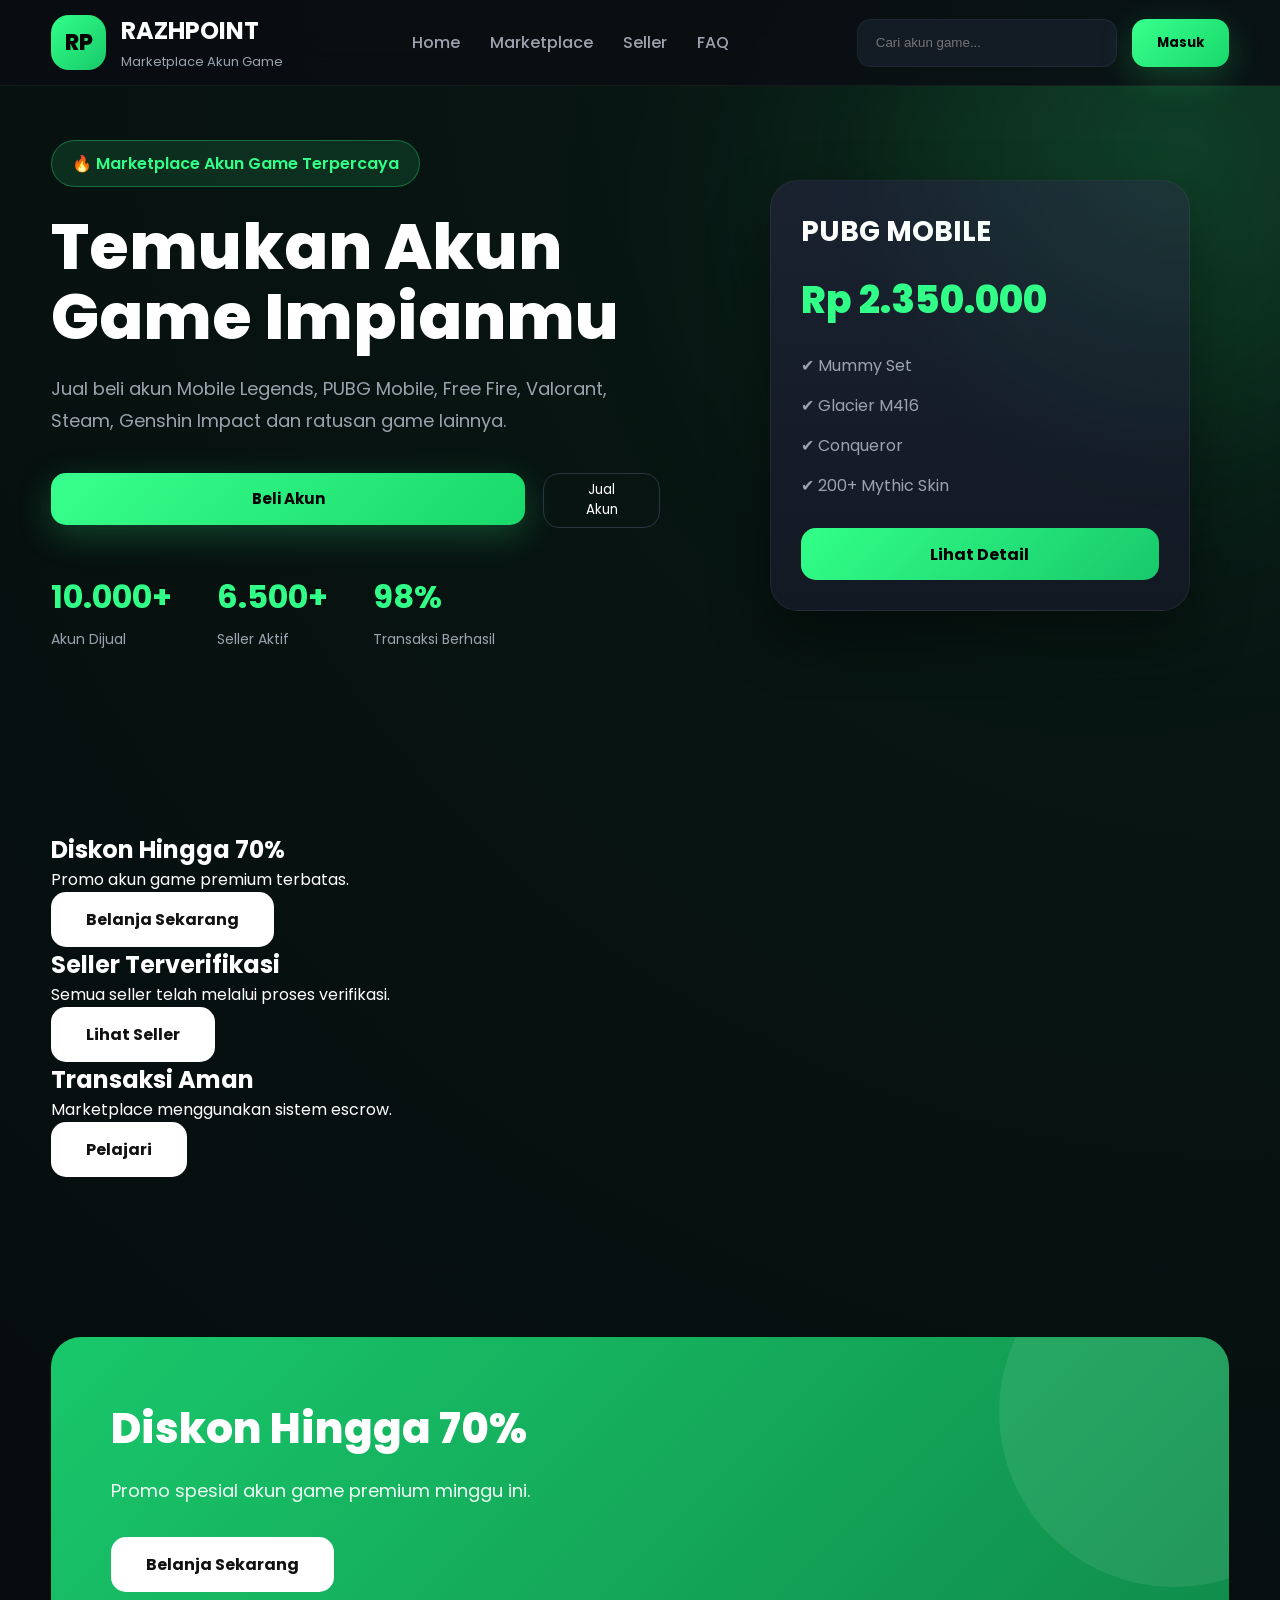
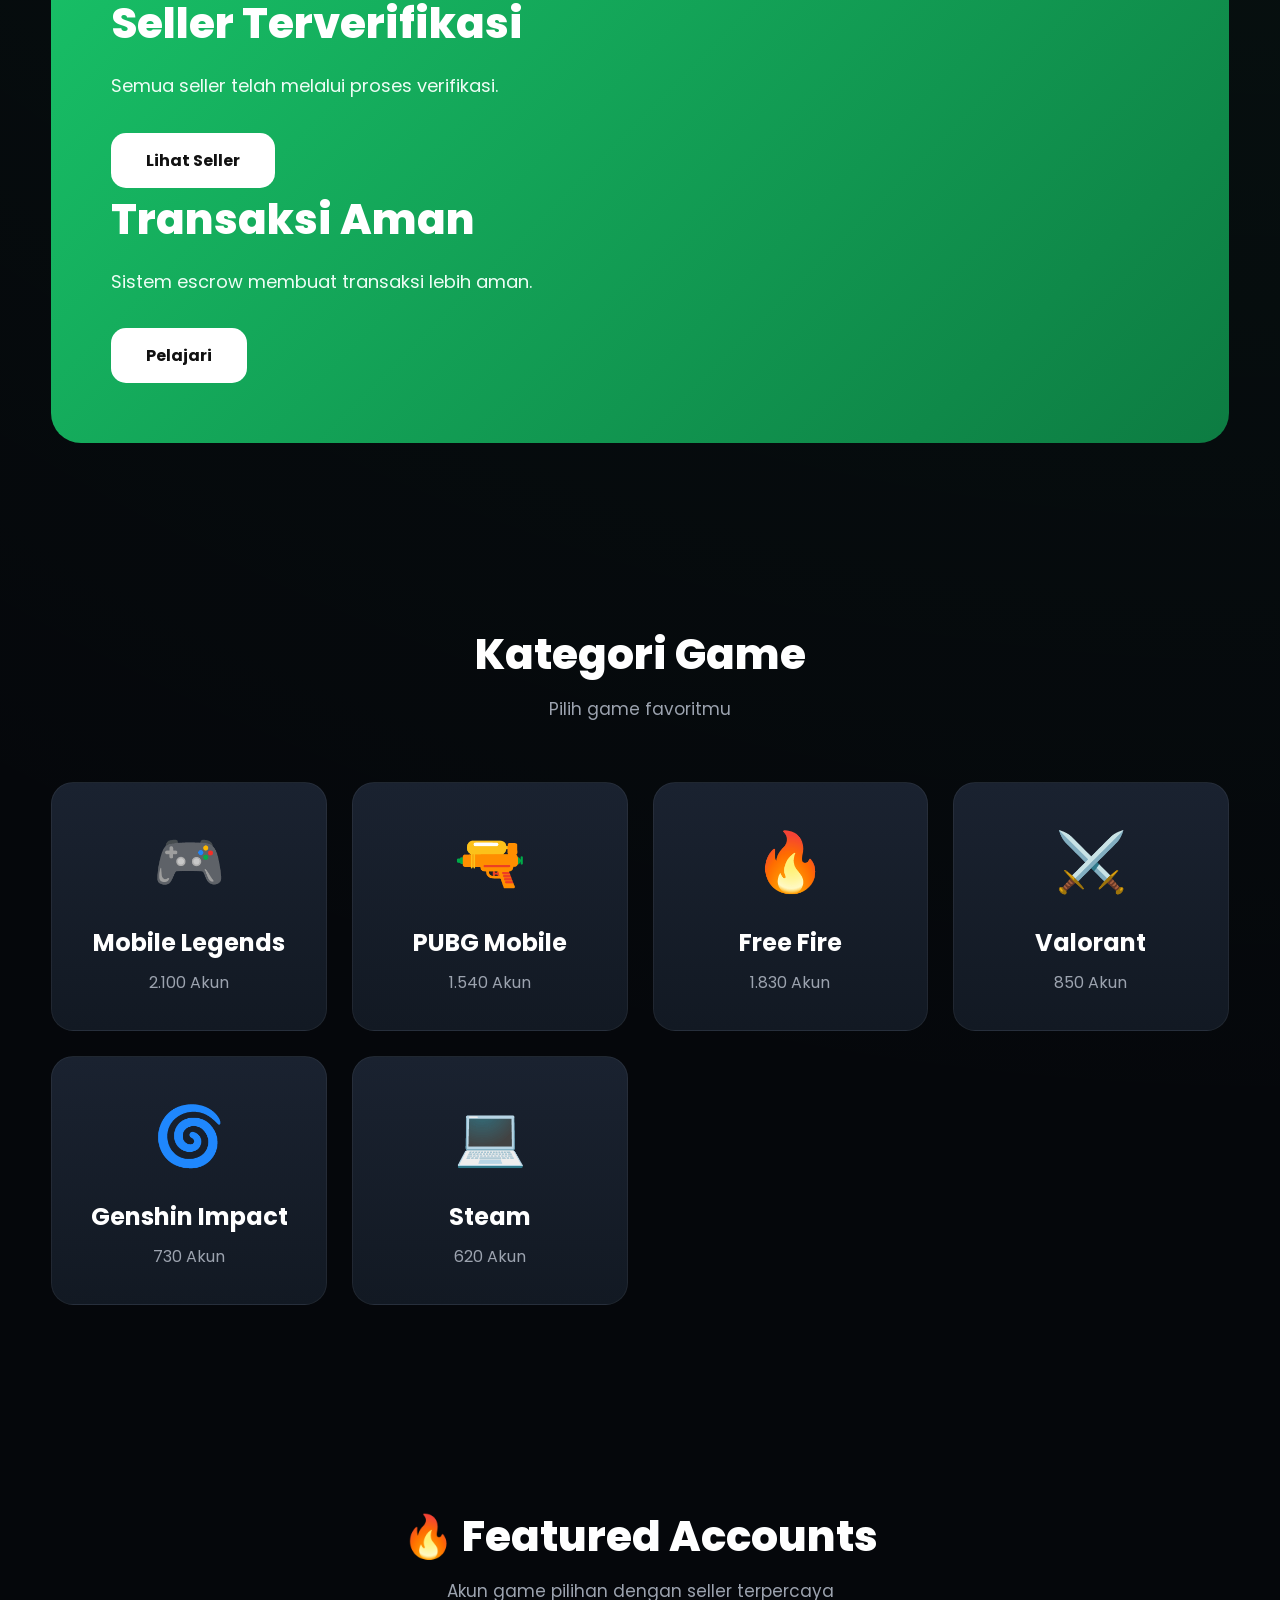
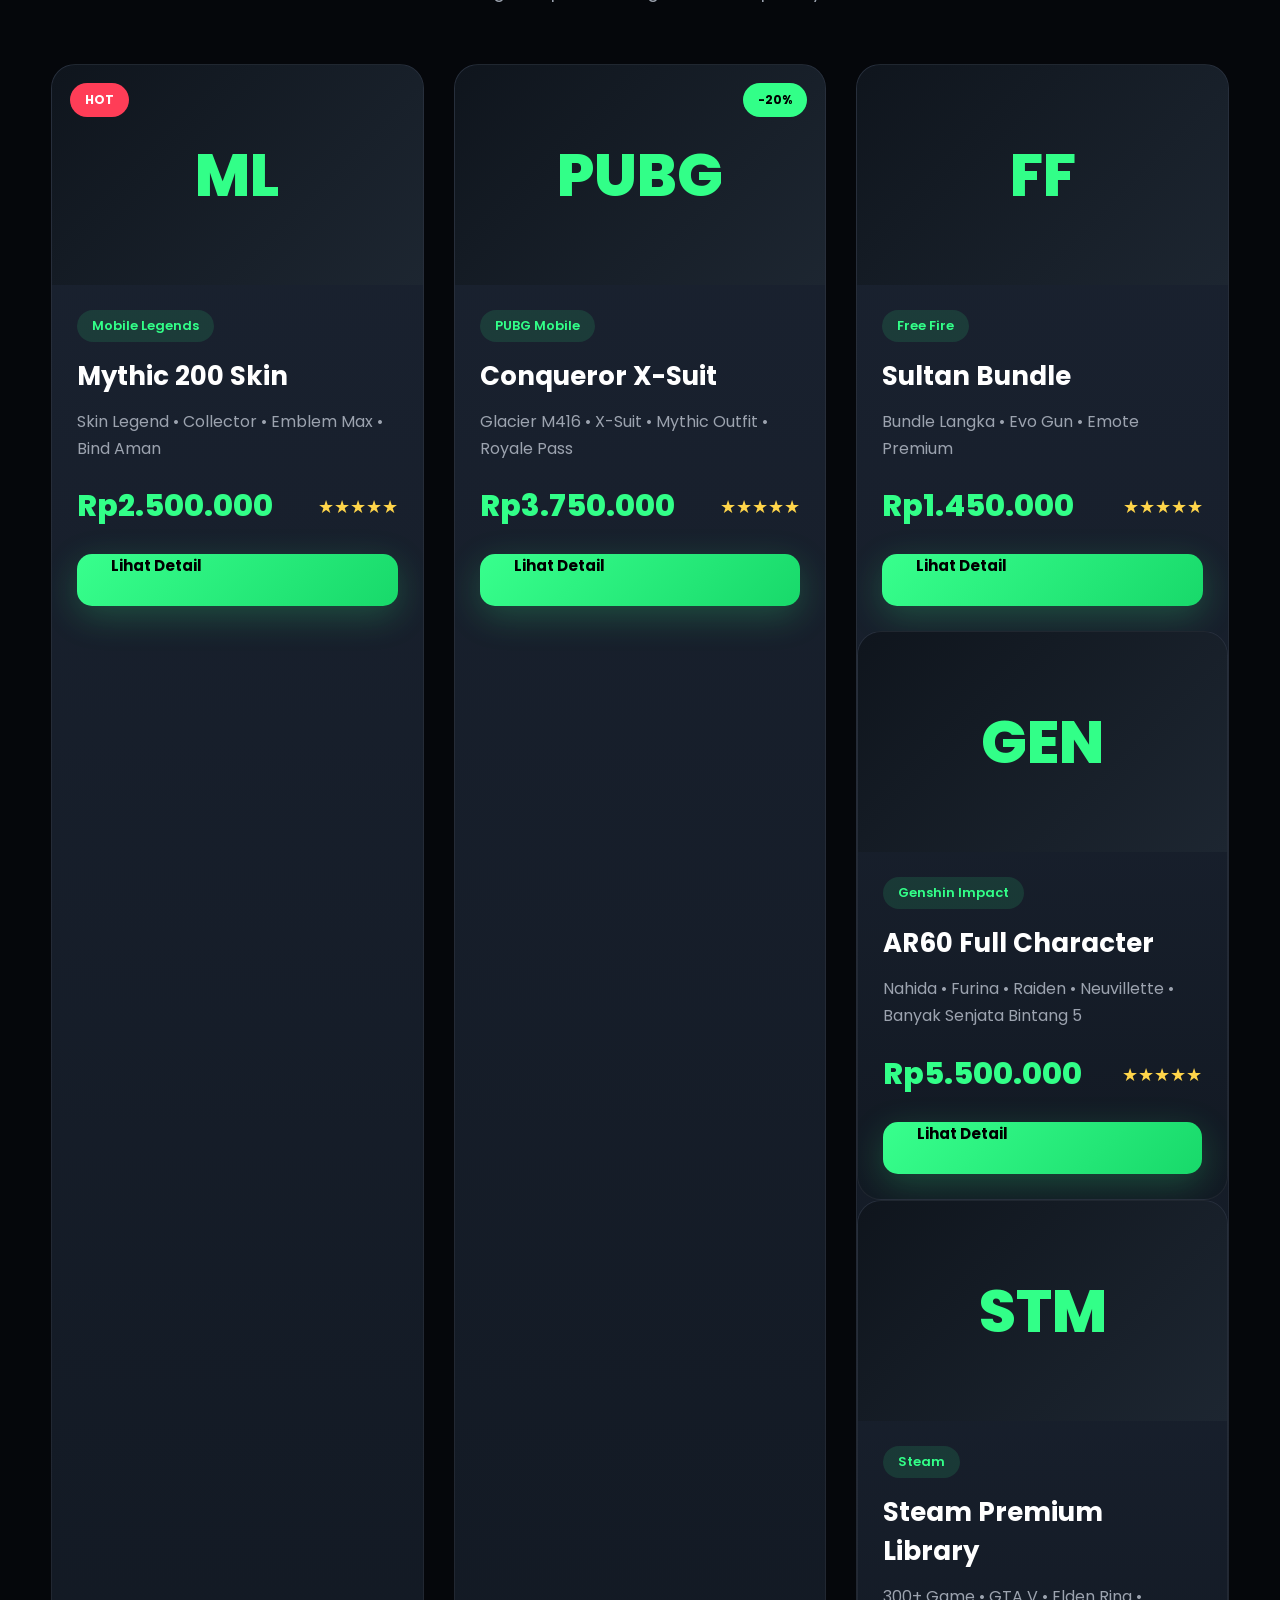
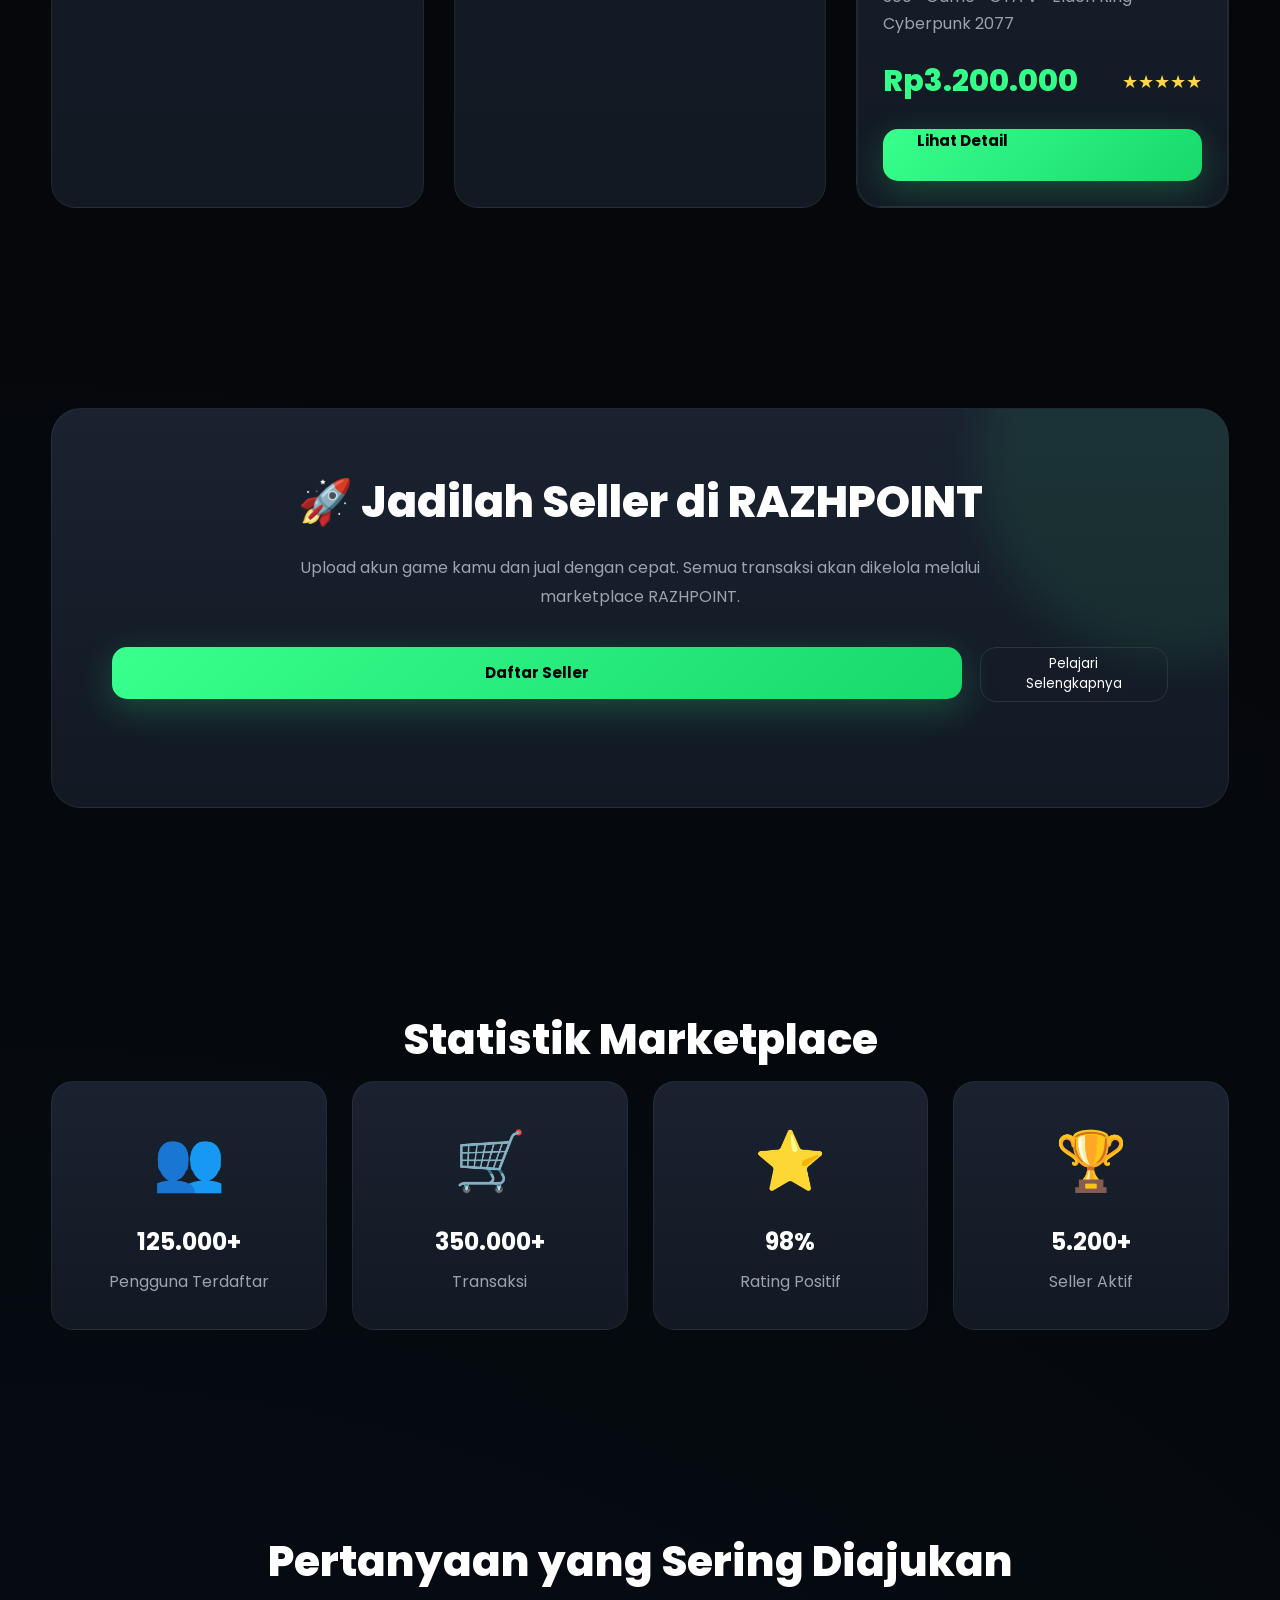
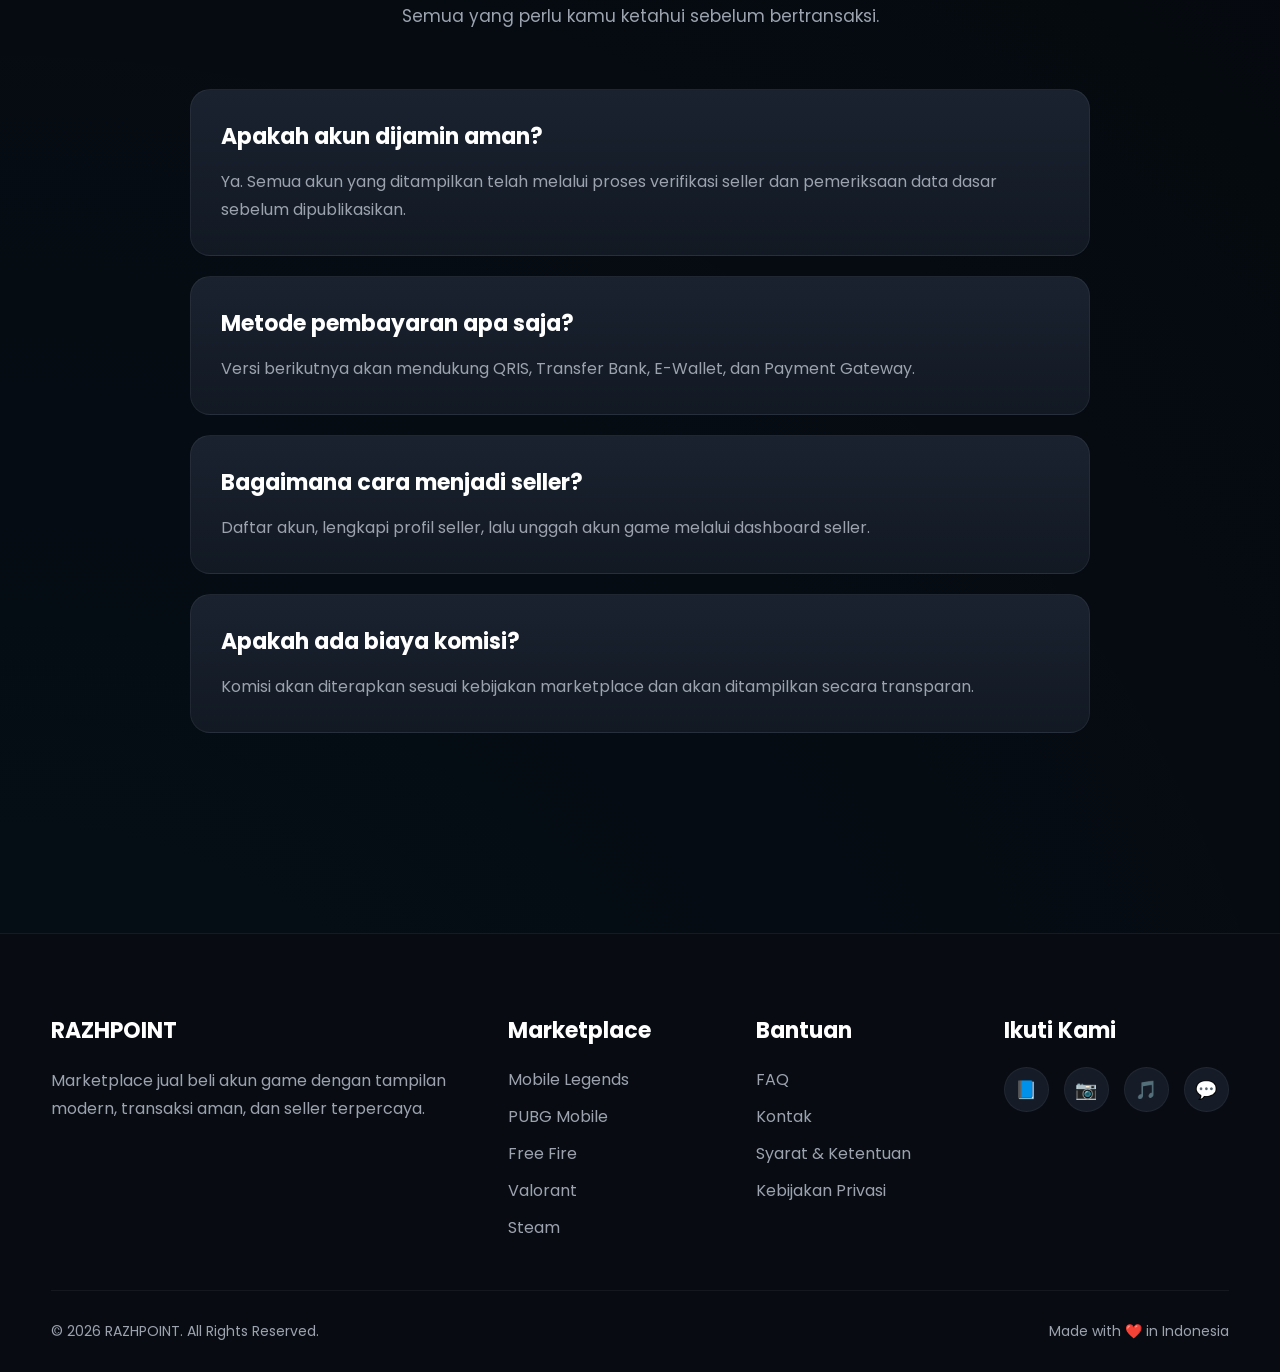
==== commit 135c9019: "Update index.html" ====
--- a/index.html
+++ b/index.html
@@ -254,7 +254,101 @@
 
 </div>
 
-</section> <!-- ==========================
+</section> 
+
+<!-- ======================
+BANNER SLIDER
+====================== -->
+
+<section class="banner">
+
+<div class="container">
+
+<div class="slider">
+
+<div class="slide active">
+
+<div class="slide-content">
+
+<h2>Diskon Hingga 70%</h2>
+
+<p>
+
+Promo akun game premium terbatas.
+
+</p>
+
+<a href="#market" class="banner-btn">
+
+Belanja Sekarang
+
+</a>
+
+</div>
+
+</div>
+
+<div class="slide">
+
+<div class="slide-content">
+
+<h2>Seller Terverifikasi</h2>
+
+<p>
+
+Semua seller telah melalui proses verifikasi.
+
+</p>
+
+<a href="#seller" class="banner-btn">
+
+Lihat Seller
+
+</a>
+
+</div>
+
+</div>
+
+<div class="slide">
+
+<div class="slide-content">
+
+<h2>Transaksi Aman</h2>
+
+<p>
+
+Marketplace menggunakan sistem escrow.
+
+</p>
+
+<a href="#faq" class="banner-btn">
+
+Pelajari
+
+</a>
+
+</div>
+
+</div>
+
+<div class="dots">
+
+<span class="dot active"></span>
+
+<span class="dot"></span>
+
+<span class="dot"></span>
+
+</div>
+
+</div>
+
+</div>
+
+</section>
+  
+<!-- ==========================
 BANNER
 =========================== -->
 
--- a/style.css
+++ b/style.css
@@ -1,42 +1,1240 @@
-/* ======================
-SECTION TITLE
-====================== */
+/* =====================================================
+   RAZHPOINT V2
+   Part 1 - Reset, Theme, Layout & Header
+===================================================== */
+
+@import url('https://fonts.googleapis.com/css2?family=Poppins:wght@300;400;500;600;700;800&display=swap');
+
+*{
+    margin:0;
+    padding:0;
+    box-sizing:border-box;
+}
+
+html{
+    scroll-behavior:smooth;
+}
+
+:root{
+
+    --primary:#32ff88;
+    --primary-dark:#18c96a;
+
+    --bg:#0a0d12;
+    --bg2:#11151d;
+
+    --card:#171c25;
+
+    --border:#2b3443;
+
+    --text:#ffffff;
+    --text2:#9ca3af;
+
+    --danger:#ff3d57;
+    --warning:#ffb703;
+
+}
+
+body{
+
+    font-family:'Poppins',sans-serif;
+
+    background:var(--bg);
+
+    color:var(--text);
+
+    overflow-x:hidden;
+
+}
+
+/* Scrollbar */
+
+::-webkit-scrollbar{
+
+    width:8px;
+
+}
+
+::-webkit-scrollbar-thumb{
+
+    background:var(--primary);
+
+    border-radius:20px;
+
+}
+
+a{
+
+    color:inherit;
+
+    text-decoration:none;
+
+}
+
+img{
+
+    max-width:100%;
+
+}
+
+button{
+
+    cursor:pointer;
+
+    font-family:inherit;
+
+}
+
+.container{
+
+    width:min(1250px,92%);
+
+    margin:auto;
+
+}
+
+/* ===================================
+LOADER
+=================================== */
+
+#loader{
+
+    position:fixed;
+
+    inset:0;
+
+    background:#07090d;
+
+    display:flex;
+
+    flex-direction:column;
+
+    justify-content:center;
+
+    align-items:center;
+
+    gap:20px;
+
+    z-index:99999;
+
+}
+
+.loader-logo{
+
+    width:90px;
+
+    height:90px;
+
+    border-radius:25px;
+
+    background:linear-gradient(135deg,var(--primary),var(--primary-dark));
+
+    display:flex;
+
+    justify-content:center;
+
+    align-items:center;
+
+    color:#000;
+
+    font-size:36px;
+
+    font-weight:800;
+
+    animation:pulse 1.2s infinite;
+
+}
+
+@keyframes pulse{
+
+0%{
+
+transform:scale(1);
+
+}
+
+50%{
+
+transform:scale(1.08);
+
+}
+
+100%{
+
+transform:scale(1);
+
+}
+
+}
+
+/* ===================================
+HEADER
+=================================== */
+
+header{
+
+    position:fixed;
+
+    top:0;
+
+    left:0;
+
+    right:0;
+
+    z-index:999;
+
+    background:rgba(10,13,18,.85);
+
+    backdrop-filter:blur(18px);
+
+    border-bottom:1px solid rgba(255,255,255,.05);
+
+}
+
+.nav{
+
+    height:85px;
+
+    display:flex;
+
+    justify-content:space-between;
+
+    align-items:center;
+
+}
+
+.logo{
+
+    display:flex;
+
+    align-items:center;
+
+    gap:15px;
+
+}
+
+.logo-box{
+
+    width:55px;
+
+    height:55px;
+
+    border-radius:18px;
+
+    display:flex;
+
+    justify-content:center;
+
+    align-items:center;
+
+    background:linear-gradient(135deg,var(--primary),var(--primary-dark));
+
+    color:#000;
+
+    font-size:22px;
+
+    font-weight:800;
+
+}
+
+.logo h2{
+
+    font-size:24px;
+
+    font-weight:700;
+
+}
+
+.logo span{
+
+    color:var(--text2);
+
+    font-size:13px;
+
+}
+
+nav{
+
+    display:flex;
+
+    gap:30px;
+
+}
+
+nav a{
+
+    color:var(--text2);
+
+    transition:.3s;
+
+    font-weight:500;
+
+}
+
+nav a:hover{
+
+    color:var(--primary);
+
+}
+
+.nav-right{
+
+    display:flex;
+
+    align-items:center;
+
+    gap:15px;
+
+}
+
+#search{
+
+    width:260px;
+
+    height:48px;
+
+    border:none;
+
+    outline:none;
+
+    border-radius:14px;
+
+    padding:0 18px;
+
+    background:var(--bg2);
+
+    color:#fff;
+
+}
+
+.login-btn{
+
+    height:48px;
+
+    padding:0 25px;
+
+    border:none;
+
+    border-radius:14px;
+
+    background:linear-gradient(135deg,var(--primary),var(--primary-dark));
+
+    color:#000;
+
+    font-weight:700;
+
+    transition:.3s;
+
+}
+
+.login-btn:hover{
+
+    transform:translateY(-3px);
+
+}
+
+/* =====================================================
+   HERO SECTION
+===================================================== */
+
+.hero{
+
+    padding-top:140px;
+
+    padding-bottom:100px;
+
+    position:relative;
+
+}
+
+.hero::before{
+
+    content:"";
+
+    position:absolute;
+
+    width:650px;
+
+    height:650px;
+
+    background:rgba(50,255,136,.08);
+
+    filter:blur(120px);
+
+    border-radius:50%;
+
+    right:-150px;
+
+    top:-120px;
+
+}
+
+.hero-grid{
+
+    display:grid;
+
+    grid-template-columns:1.1fr .9fr;
+
+    gap:70px;
+
+    align-items:center;
+
+}
+
+.hero-left{
+
+    position:relative;
+
+    z-index:2;
+
+}
+
+.badge{
+
+    display:inline-flex;
+
+    align-items:center;
+
+    gap:10px;
+
+    padding:10px 20px;
+
+    border-radius:999px;
+
+    background:rgba(50,255,136,.12);
+
+    border:1px solid rgba(50,255,136,.3);
+
+    color:var(--primary);
+
+    font-weight:600;
+
+    margin-bottom:25px;
+
+}
+
+.hero h1{
+
+    font-size:64px;
+
+    line-height:1.1;
+
+    margin-bottom:20px;
+
+    font-weight:800;
+
+}
+
+.hero p{
+
+    color:var(--text2);
+
+    font-size:18px;
+
+    line-height:1.8;
+
+    max-width:650px;
+
+    margin-bottom:35px;
+
+}
+
+.hero-button{
+
+    display:flex;
+
+    gap:18px;
+
+    margin-bottom:45px;
+
+}
+
+.buy-btn{
+
+    height:55px;
+
+    padding:0 34px;
+
+    border:none;
+
+    border-radius:16px;
+
+    background:linear-gradient(135deg,var(--primary),var(--primary-dark));
+
+    color:#000;
+
+    font-weight:700;
+
+    transition:.3s;
+
+}
+
+.buy-btn:hover{
+
+    transform:translateY(-4px);
+
+    box-shadow:0 20px 40px rgba(50,255,136,.25);
+
+}
+
+.sell-btn{
+
+    height:55px;
+
+    padding:0 34px;
+
+    border-radius:16px;
+
+    border:1px solid var(--border);
+
+    background:transparent;
+
+    color:#fff;
+
+    transition:.3s;
+
+}
+
+.sell-btn:hover{
+
+    background:var(--bg2);
+
+}
+
+.hero-info{
+
+    display:flex;
+
+    gap:45px;
+
+    flex-wrap:wrap;
+
+}
+
+.hero-info h3{
+
+    font-size:32px;
+
+    color:var(--primary);
+
+}
+
+.hero-info p{
+
+    margin:6px 0 0;
+
+    font-size:14px;
+
+}
+
+/* ===================================
+HERO CARD
+=================================== */
+
+.hero-right{
+
+    display:flex;
+
+    justify-content:center;
+
+}
+
+.hero-card{
+
+    width:420px;
+
+    background:linear-gradient(180deg,#171c25,#0f141b);
+
+    border:1px solid rgba(255,255,255,.06);
+
+    border-radius:28px;
+
+    padding:30px;
+
+    box-shadow:0 25px 60px rgba(0,0,0,.45);
+
+}
+
+.hero-card-title{
+
+    font-size:28px;
+
+    font-weight:700;
+
+    margin-bottom:18px;
+
+}
+
+.hero-price{
+
+    font-size:38px;
+
+    color:var(--primary);
+
+    font-weight:800;
+
+    margin-bottom:25px;
+
+}
+
+.hero-card ul{
+
+    list-style:none;
+
+    display:flex;
+
+    flex-direction:column;
+
+    gap:15px;
+
+    margin-bottom:30px;
+
+}
+
+.hero-card li{
+
+    color:var(--text2);
+
+}
+
+.hero-card button{
+
+    width:100%;
+
+    height:52px;
+
+    border:none;
+
+    border-radius:15px;
+
+    background:linear-gradient(135deg,var(--primary),var(--primary-dark));
+
+    color:#000;
+
+    font-size:16px;
+
+    font-weight:700;
+
+    transition:.3s;
+
+}
+
+.hero-card button:hover{
+
+    transform:scale(1.02);
+
+}
+
+/* =====================================================
+   RAZHPOINT V2
+   Part 3 - Banner & Category
+===================================================== */
+
+/* ==========================
+BANNER
+========================== */
+
+.banner{
+
+padding:80px 0;
+
+}
+
+.banner-slider{
+
+background:linear-gradient(135deg,#19c86b,#0d7c42);
+
+border-radius:30px;
+
+padding:60px;
+
+position:relative;
+
+overflow:hidden;
+
+}
+
+.banner-slider::before{
+
+content:"";
+
+position:absolute;
+
+width:350px;
+
+height:350px;
+
+background:rgba(255,255,255,.08);
+
+border-radius:50%;
+
+right:-120px;
+
+top:-100px;
+
+}
+
+.banner-content{
+
+position:relative;
+
+z-index:2;
+
+}
+
+.banner-content h2{
+
+font-size:42px;
+
+font-weight:800;
+
+margin-bottom:15px;
+
+color:#fff;
+
+}
+
+.banner-content p{
+
+font-size:18px;
+
+line-height:1.8;
+
+max-width:600px;
+
+margin-bottom:30px;
+
+color:#eefdf5;
+
+}
+
+.banner-btn{
+
+display:inline-block;
+
+padding:15px 35px;
+
+border-radius:15px;
+
+background:#fff;
+
+color:#111;
+
+font-weight:700;
+
+transition:.3s;
+
+}
+
+.banner-btn:hover{
+
+transform:translateY(-3px);
+
+}
+
+/* ==========================
+CATEGORY
+========================== */
+
+.category{
+
+padding:100px 0;
+
+}
 
 .section-title{
 
+font-size:42px;
+
+font-weight:800;
+
 text-align:center;
 
-font-size:42px;
+margin-bottom:10px;
+
+}
+
+.section-subtitle{
+
+text-align:center;
+
+color:var(--text2);
+
+margin-bottom:60px;
+
+font-size:17px;
+
+}
+
+.category-grid{
+
+display:grid;
+
+grid-template-columns:repeat(auto-fit,minmax(220px,1fr));
+
+gap:25px;
+
+}
+
+.category-card{
+
+background:var(--card);
+  
+position:relative;
+
+overflow:hidden;  
+
+border:1px solid rgba(255,255,255,.05);
+
+border-radius:22px;
+
+padding:35px;
+
+text-align:center;
+
+transition:.35s;
+
+cursor:pointer;
+
+}
+
+.category-card:hover{
+
+transform:translateY(-10px);
+
+border-color:var(--primary);
+
+box-shadow:0 25px 60px rgba(50,255,136,.15);
+
+}
+
+.category-icon{
+
+font-size:58px;
+
+margin-bottom:20px;
+
+}
+
+.category-card h3{
+
+font-size:24px;
+
+margin-bottom:10px;
 
 font-weight:700;
 
+}
+
+.category-card p{
+
+color:var(--text2);
+
+}
+
+/* ==========================
+CATEGORY HOVER GLOW
+========================== */
+
+.category-card::after{
+
+content:"";
+
+position:absolute;
+
+inset:0;
+
+border-radius:22px;
+
+opacity:0;
+
+transition:.3s;
+
+box-shadow:0 0 40px rgba(50,255,136,.18);
+
+}
+
+.category-card:hover::after{
+
+opacity:1;
+
+}
+
+/* =====================================================
+   RAZHPOINT V2
+   Part 4 - Marketplace Product
+===================================================== */
+
+/* ==========================
+PRODUCT
+========================== */
+
+.products{
+
+padding:100px 0;
+
+}
+
+.product-grid{
+
+display:grid;
+
+grid-template-columns:repeat(auto-fit,minmax(320px,1fr));
+
+gap:30px;
+
+}
+
+/* ==========================
+PRODUCT CARD
+========================== */
+
+.product-card{
+
+position:relative;
+
+background:linear-gradient(180deg,#181d26,#11161d);
+
+border:1px solid rgba(255,255,255,.06);
+
+border-radius:24px;
+
+overflow:hidden;
+
+transition:.35s;
+
+}
+
+.product-card:hover{
+
+transform:translateY(-10px);
+
+border-color:var(--primary);
+
+box-shadow:0 25px 60px rgba(50,255,136,.15);
+
+}
+
+.product-image{
+
+height:220px;
+
+display:flex;
+
+align-items:center;
+
+justify-content:center;
+
+background:linear-gradient(135deg,#0f151d,#1d2631);
+
+font-size:60px;
+
+font-weight:800;
+
+color:var(--primary);
+
+}
+
+.product-content{
+
+padding:25px;
+
+}
+
+.product-game{
+
+display:inline-block;
+
+padding:6px 15px;
+
+border-radius:50px;
+
+background:rgba(50,255,136,.12);
+
+color:var(--primary);
+
+font-size:13px;
+
+font-weight:600;
+
+margin-bottom:15px;
+
+}
+
+.product-title{
+
+font-size:26px;
+
+font-weight:700;
+
 margin-bottom:12px;
 
 }
 
-.section-subtitle{
+.product-desc{
+
+color:var(--text2);
+
+line-height:1.7;
+
+margin-bottom:22px;
+
+}
+
+/* ==========================
+PRICE
+========================== */
+
+.product-info{
+
+display:flex;
+
+justify-content:space-between;
+
+align-items:center;
+
+margin-bottom:25px;
+
+}
+
+.price{
+
+font-size:30px;
+
+font-weight:800;
+
+color:var(--primary);
+
+}
+
+.rating{
+
+font-size:18px;
+
+color:#FFD54A;
+
+}
+
+/* ==========================
+BUTTON
+========================== */
+
+.buy-btn{
+
+display:block;
+
+width:100%;
+
+height:52px;
+
+border:none;
+
+border-radius:15px;
+
+background:linear-gradient(135deg,var(--primary),var(--primary-dark));
+
+color:#000;
+
+font-size:15px;
+
+font-weight:700;
+
+transition:.3s;
+
+}
+
+.buy-btn:hover{
+
+transform:scale(1.02);
+
+}
+
+/* ==========================
+BADGE
+========================== */
+
+.badge-hot{
+
+position:absolute;
+
+top:18px;
+
+left:18px;
+
+padding:8px 15px;
+
+border-radius:30px;
+
+background:#ff3d57;
+
+color:#fff;
+
+font-size:12px;
+
+font-weight:700;
+
+}
+
+.badge-sale{
+
+position:absolute;
+
+top:18px;
+
+right:18px;
+
+padding:8px 15px;
+
+border-radius:30px;
+
+background:var(--primary);
+
+color:#000;
+
+font-size:12px;
+
+font-weight:700;
+
+}
+
+/* ==========================
+HOVER EFFECT
+========================== */
+
+.product-card::after{
+
+content:"";
+
+position:absolute;
+
+inset:0;
+
+pointer-events:none;
+
+border-radius:24px;
+
+opacity:0;
+
+transition:.35s;
+
+box-shadow:0 0 50px rgba(50,255,136,.18) inset;
+
+}
+
+.product-card:hover::after{
+
+opacity:1;
+
+}
+
+/* =====================================================
+   RAZHPOINT V2
+   Part 5 - Seller, Statistics & CTA
+===================================================== */
+
+/* ==========================
+SELLER
+========================== */
+
+.seller{
+
+padding:100px 0;
+
+}
+
+.seller-box{
+
+background:linear-gradient(135deg,#151c26,#0e131a);
+
+border:1px solid rgba(255,255,255,.06);
+
+border-radius:30px;
+
+padding:60px;
 
 text-align:center;
 
+position:relative;
+
+overflow:hidden;
+
+}
+
+.seller-box::before{
+
+content:"";
+
+position:absolute;
+
+width:400px;
+
+height:400px;
+
+background:rgba(50,255,136,.08);
+
+border-radius:50%;
+
+right:-150px;
+
+top:-150px;
+
+filter:blur(20px);
+
+}
+
+.seller-box h2{
+
+font-size:44px;
+
+font-weight:800;
+
+margin-bottom:20px;
+
+position:relative;
+
+z-index:2;
+
+}
+
+.seller-box p{
+
+max-width:700px;
+
+margin:auto;
+
 color:var(--text2);
 
-margin-bottom:60px;
-
-font-size:17px;
-
-}
-
-/* ======================
-CATEGORY
-====================== */
-
-.category{
+line-height:1.8;
+
+margin-bottom:35px;
+
+position:relative;
+
+z-index:2;
+
+}
+
+.seller-box .hero-button{
+
+justify-content:center;
+
+position:relative;
+
+z-index:2;
+
+}
+
+/* ==========================
+STATISTICS
+========================== */
+
+.statistics{
 
 padding:90px 0;
 
 }
 
-.category-grid{
+.stats-grid{
 
 display:grid;
 
@@ -46,998 +1244,1344 @@
 
 }
 
-.category-card{
+.stats-card{
 
 background:var(--card);
 
+border:1px solid rgba(255,255,255,.05);
+
+border-radius:22px;
+
 padding:35px;
 
+text-align:center;
+
+transition:.35s;
+
+}
+
+.stats-card:hover{
+
+transform:translateY(-8px);
+
+border-color:var(--primary);
+
+box-shadow:0 25px 50px rgba(50,255,136,.15);
+
+}
+
+.stats-card h2{
+
+font-size:40px;
+
+color:var(--primary);
+
+margin-bottom:12px;
+
+}
+
+.stats-card p{
+
+color:var(--text2);
+
+}
+
+/* ==========================
+FEATURES
+========================== */
+
+.features{
+
+padding:100px 0;
+
+}
+
+.feature-grid{
+
+display:grid;
+
+grid-template-columns:repeat(auto-fit,minmax(280px,1fr));
+
+gap:30px;
+
+}
+
+.feature-card{
+
+background:var(--card);
+
+padding:35px;
+
 border-radius:22px;
 
+border:1px solid rgba(255,255,255,.05);
+
 transition:.35s;
 
+}
+
+.feature-card:hover{
+
+transform:translateY(-8px);
+
+border-color:var(--primary);
+
+}
+
+.feature-icon{
+
+font-size:55px;
+
+margin-bottom:20px;
+
+}
+
+.feature-card h3{
+
+font-size:24px;
+
+margin-bottom:15px;
+
+}
+
+.feature-card p{
+
+color:var(--text2);
+
+line-height:1.7;
+
+}
+
+/* ==========================
+CALL TO ACTION
+========================== */
+
+.cta{
+
+padding:120px 0;
+
+text-align:center;
+
+}
+
+.cta h2{
+
+font-size:48px;
+
+margin-bottom:20px;
+
+}
+
+.cta p{
+
+max-width:650px;
+
+margin:auto;
+
+color:var(--text2);
+
+margin-bottom:35px;
+
+line-height:1.8;
+
+}
+
+.cta .buy-btn{
+
+width:auto;
+
+padding:0 40px;
+
+display:inline-flex;
+
+align-items:center;
+
+justify-content:center;
+
+}
+
+/* =====================================================
+   RAZHPOINT V2
+   Part 6 - FAQ & Footer
+===================================================== */
+
+/* ==========================
+FAQ
+========================== */
+
+.faq{
+
+padding:100px 0;
+
+}
+
+.faq-list{
+
+display:flex;
+
+flex-direction:column;
+
+gap:20px;
+
+max-width:900px;
+
+margin:auto;
+
+}
+
+.faq-item{
+
+background:var(--card);
+
+border:1px solid rgba(255,255,255,.06);
+
+border-radius:20px;
+
+padding:30px;
+
+transition:.35s;
+
+}
+
+.faq-item:hover{
+
+border-color:var(--primary);
+
+transform:translateY(-5px);
+
+box-shadow:0 20px 40px rgba(50,255,136,.10);
+
+}
+
+.faq-item h3{
+
+font-size:22px;
+
+margin-bottom:15px;
+
+font-weight:700;
+
+}
+
+.faq-item p{
+
+color:var(--text2);
+
+line-height:1.8;
+
+}
+
+/* ==========================
+FOOTER
+========================== */
+
+footer{
+
+background:#080b10;
+
+border-top:1px solid rgba(255,255,255,.06);
+
+margin-top:100px;
+
+padding:80px 0 30px;
+
+}
+
+.footer-grid{
+
+display:grid;
+
+grid-template-columns:2fr 1fr 1fr 1fr;
+
+gap:40px;
+
+margin-bottom:50px;
+
+}
+
+.footer-title{
+
+font-size:22px;
+
+font-weight:700;
+
+margin-bottom:20px;
+
+}
+
+.footer-text{
+
+color:var(--text2);
+
+line-height:1.8;
+
+}
+
+.footer-links{
+
+display:flex;
+
+flex-direction:column;
+
+gap:12px;
+
+}
+
+.footer-links a{
+
+color:var(--text2);
+
+transition:.3s;
+
+}
+
+.footer-links a:hover{
+
+color:var(--primary);
+
+padding-left:8px;
+
+}
+
+.social{
+
+display:flex;
+
+gap:15px;
+
+margin-top:15px;
+
+}
+
+.social a{
+
+width:45px;
+
+height:45px;
+
+border-radius:50%;
+
+display:flex;
+
+justify-content:center;
+
+align-items:center;
+
+background:var(--card);
+
+border:1px solid rgba(255,255,255,.05);
+
+transition:.3s;
+
+font-size:18px;
+
+}
+
+.social a:hover{
+
+background:var(--primary);
+
+color:#000;
+
+transform:translateY(-5px);
+
+}
+
+.footer-bottom{
+
+padding-top:30px;
+
+border-top:1px solid rgba(255,255,255,.05);
+
+display:flex;
+
+justify-content:space-between;
+
+align-items:center;
+
+flex-wrap:wrap;
+
+gap:15px;
+
+}
+
+.footer-copy{
+
+color:var(--text2);
+
+font-size:14px;
+
+}
+
+/* ==========================
+CONTACT CARD
+========================== */
+
+.contact-card{
+
+background:var(--card);
+
+border:1px solid rgba(255,255,255,.05);
+
+padding:25px;
+
+border-radius:18px;
+
+margin-top:20px;
+
+}
+
+.contact-card p{
+
+color:var(--text2);
+
+margin-bottom:10px;
+
+}
+
+.contact-card strong{
+
+color:var(--primary);
+
+}
+
+/* =====================================================
+   RAZHPOINT V2
+   Part 7 - Responsive iPhone, Tablet & Desktop
+===================================================== */
+
+/* ==========================
+TABLET / SMALL DESKTOP
+========================== */
+
+@media (max-width:1100px){
+
+    .container{
+        width:94%;
+    }
+
+    .hero-grid{
+        gap:40px;
+    }
+
+    .hero h1{
+        font-size:54px;
+    }
+
+    .hero-card{
+        width:380px;
+    }
+
+    .footer-grid{
+        grid-template-columns:2fr 1fr 1fr;
+    }
+
+}
+
+
+/* ==========================
+TABLET
+========================== */
+
+@media (max-width:900px){
+
+    /* HEADER */
+
+    .nav{
+        height:auto;
+        min-height:80px;
+        padding:15px 0;
+        flex-wrap:wrap;
+        gap:15px;
+    }
+
+    nav{
+        order:3;
+        width:100%;
+        justify-content:center;
+        gap:25px;
+        padding-top:10px;
+    }
+
+    .nav-right{
+        margin-left:auto;
+    }
+
+    #search{
+        width:200px;
+    }
+
+
+    /* HERO */
+
+    .hero{
+        padding-top:190px;
+        padding-bottom:80px;
+    }
+
+    .hero-grid{
+        grid-template-columns:1fr;
+        text-align:center;
+    }
+
+    .hero-left{
+        max-width:750px;
+        margin:auto;
+    }
+
+    .hero h1{
+        font-size:52px;
+    }
+
+    .hero p{
+        margin-left:auto;
+        margin-right:auto;
+    }
+
+    .hero-button{
+        justify-content:center;
+    }
+
+    .hero-info{
+        justify-content:center;
+    }
+
+    .hero-right{
+        margin-top:20px;
+    }
+
+    .hero-card{
+        width:min(500px,100%);
+        text-align:left;
+    }
+
+
+    /* BANNER */
+
+    .banner-slider{
+        padding:45px;
+    }
+
+    .banner-content h2{
+        font-size:36px;
+    }
+
+
+    /* PRODUCTS */
+
+    .product-grid{
+        grid-template-columns:repeat(2,1fr);
+    }
+
+
+    /* FOOTER */
+
+    .footer-grid{
+        grid-template-columns:1fr 1fr;
+    }
+
+}
+
+
+/* ==========================
+IPHONE / MOBILE
+========================== */
+
+@media (max-width:700px){
+
+    body{
+        font-size:14px;
+    }
+
+    .container{
+        width:92%;
+    }
+
+
+    /* HEADER */
+
+    header{
+        position:sticky;
+        top:0;
+    }
+
+    .nav{
+        display:flex;
+        flex-direction:column;
+        align-items:stretch;
+        padding:14px 0;
+    }
+
+    .logo{
+        justify-content:center;
+    }
+
+    .logo-box{
+        width:46px;
+        height:46px;
+        border-radius:14px;
+        font-size:18px;
+    }
+
+    .logo h2{
+        font-size:20px;
+    }
+
+    .logo span{
+        font-size:11px;
+    }
+
+    nav{
+        width:100%;
+        overflow-x:auto;
+        justify-content:flex-start;
+        gap:12px;
+        padding:5px 2px 10px;
+        scrollbar-width:none;
+    }
+
+    nav::-webkit-scrollbar{
+        display:none;
+    }
+
+    nav a{
+        white-space:nowrap;
+        background:var(--bg2);
+        border:1px solid var(--border);
+        padding:9px 14px;
+        border-radius:12px;
+        font-size:13px;
+    }
+
+    .nav-right{
+        width:100%;
+        margin:0;
+        display:grid;
+        grid-template-columns:1fr auto;
+    }
+
+    #search{
+        width:100%;
+        min-width:0;
+    }
+
+    .login-btn{
+        padding:0 20px;
+    }
+
+
+    /* HERO */
+
+    .hero{
+        padding-top:55px;
+        padding-bottom:60px;
+    }
+
+    .hero::before{
+        width:350px;
+        height:350px;
+        right:-180px;
+    }
+
+    .hero-grid{
+        gap:40px;
+    }
+
+    .badge{
+        font-size:11px;
+        padding:8px 13px;
+        margin-bottom:18px;
+    }
+
+    .hero h1{
+        font-size:38px;
+        line-height:1.12;
+    }
+
+    .hero p{
+        font-size:15px;
+        line-height:1.7;
+    }
+
+    .hero-button{
+        display:grid;
+        grid-template-columns:1fr 1fr;
+        width:100%;
+        gap:12px;
+        margin-bottom:35px;
+    }
+
+    .buy-btn,
+    .sell-btn{
+        width:100%;
+        padding:0 15px;
+    }
+
+    .hero-info{
+        display:grid;
+        grid-template-columns:repeat(3,1fr);
+        gap:10px;
+    }
+
+    .hero-info h3{
+        font-size:23px;
+    }
+
+    .hero-info p{
+        font-size:11px;
+        line-height:1.4;
+    }
+
+    .hero-card{
+        width:100%;
+        padding:25px;
+        border-radius:22px;
+    }
+
+    .hero-card-title{
+        font-size:22px;
+    }
+
+    .hero-price{
+        font-size:30px;
+    }
+
+
+    /* SECTION */
+
+    .category,
+    .products,
+    .seller,
+    .statistics,
+    .features,
+    .faq{
+        padding:65px 0;
+    }
+
+    .section-title{
+        font-size:30px;
+    }
+
+    .section-subtitle{
+        font-size:14px;
+        margin-bottom:35px;
+    }
+
+
+    /* BANNER */
+
+    .banner{
+        padding:40px 0;
+    }
+
+    .banner-slider{
+        padding:35px 25px;
+        border-radius:22px;
+    }
+
+    .banner-content h2{
+        font-size:30px;
+    }
+
+    .banner-content p{
+        font-size:14px;
+    }
+
+
+    /* CATEGORY */
+
+    .category-grid{
+        grid-template-columns:repeat(2,1fr);
+        gap:14px;
+    }
+
+    .category-card{
+        padding:24px 15px;
+        border-radius:18px;
+    }
+
+    .category-icon{
+        font-size:40px;
+    }
+
+    .category-card h3{
+        font-size:16px;
+    }
+
+    .category-card p{
+        font-size:12px;
+    }
+
+
+    /* PRODUCT */
+
+    .product-grid{
+        grid-template-columns:1fr;
+        gap:20px;
+    }
+
+    .product-image{
+        height:190px;
+        font-size:48px;
+    }
+
+    .product-content{
+        padding:22px;
+    }
+
+    .product-title{
+        font-size:22px;
+    }
+
+    .product-desc{
+        font-size:13px;
+    }
+
+    .price{
+        font-size:23px;
+    }
+
+    .rating{
+        font-size:14px;
+    }
+
+
+    /* SELLER */
+
+    .seller-box{
+        padding:40px 22px;
+        border-radius:22px;
+    }
+
+    .seller-box h2{
+        font-size:29px;
+    }
+
+    .seller-box .hero-button{
+        grid-template-columns:1fr;
+    }
+
+
+    /* FAQ */
+
+    .faq-item{
+        padding:22px;
+    }
+
+    .faq-item h3{
+        font-size:18px;
+    }
+
+    .faq-item p{
+        font-size:13px;
+    }
+
+
+    /* FOOTER */
+
+    footer{
+        margin-top:50px;
+        padding-top:55px;
+    }
+
+    .footer-grid{
+        grid-template-columns:1fr;
+        gap:35px;
+    }
+
+    .footer-bottom{
+        flex-direction:column;
+        align-items:flex-start;
+    }
+
+}
+
+
+/* ==========================
+SMALL IPHONE
+========================== */
+
+@media (max-width:420px){
+
+    .hero h1{
+        font-size:34px;
+    }
+
+    .hero-button{
+        grid-template-columns:1fr;
+    }
+
+    .hero-info{
+        grid-template-columns:1fr 1fr 1fr;
+    }
+
+    .category-grid{
+        grid-template-columns:1fr 1fr;
+    }
+
+    .product-info{
+        gap:10px;
+    }
+
+    .price{
+        font-size:21px;
+    }
+
+    .rating{
+        font-size:12px;
+    }
+
+    .banner-content h2{
+        font-size:26px;
+    }
+
+}
+
+/* =====================================================
+   RAZHPOINT V2
+   Part 8 - Animation, Utility & Finishing
+===================================================== */
+
+/* ==========================
+ANIMATION
+========================== */
+
+@keyframes fadeUp{
+
+0%{
+
+opacity:0;
+transform:translateY(40px);
+
+}
+
+100%{
+
+opacity:1;
+transform:translateY(0);
+
+}
+
+}
+
+@keyframes fadeLeft{
+
+0%{
+
+opacity:0;
+transform:translateX(-40px);
+
+}
+
+100%{
+
+opacity:1;
+transform:translateX(0);
+
+}
+
+}
+
+@keyframes fadeRight{
+
+0%{
+
+opacity:0;
+transform:translateX(40px);
+
+}
+
+100%{
+
+opacity:1;
+transform:translateX(0);
+
+}
+
+}
+
+.hero-left{
+
+animation:fadeLeft .8s ease;
+
+}
+
+.hero-right{
+
+animation:fadeRight .8s ease;
+
+}
+
+.category-card,
+.product-card,
+.seller-box,
+.faq-item{
+
+animation:fadeUp .8s ease;
+
+}
+
+/* ==========================
+HOVER EFFECT
+========================== */
+
+button,
+.buy-btn,
+.sell-btn,
+.login-btn,
+.banner-btn{
+
+transition:.3s ease;
+
+}
+
+button:hover,
+.buy-btn:hover,
+.sell-btn:hover,
+.login-btn:hover,
+.banner-btn:hover{
+
+transform:translateY(-4px);
+
+}
+
+.product-card{
+
 cursor:pointer;
 
+}
+
+.product-card:hover .product-image{
+
+transform:scale(1.05);
+
+}
+
+.product-image{
+
+transition:.35s;
+
+}
+
+/* ==========================
+FOCUS
+========================== */
+
+input:focus{
+
+outline:none;
+
+border:1px solid var(--primary);
+
+box-shadow:0 0 20px rgba(50,255,136,.18);
+
+}
+
+/* ==========================
+TEXT SELECTION
+========================== */
+
+::selection{
+
+background:var(--primary);
+
+color:#000;
+
+}
+
+/* ==========================
+LOADER HIDE
+========================== */
+
+body.loaded #loader{
+
+opacity:0;
+
+visibility:hidden;
+
+transition:.4s;
+
+}
+
+/* ==========================
+UTILITY
+========================== */
+
+.text-center{
+
+text-align:center;
+
+}
+
+.mt-1{
+
+margin-top:10px;
+
+}
+
+.mt-2{
+
+margin-top:20px;
+
+}
+
+.mt-3{
+
+margin-top:30px;
+
+}
+
+.mb-1{
+
+margin-bottom:10px;
+
+}
+
+.mb-2{
+
+margin-bottom:20px;
+
+}
+
+.mb-3{
+
+margin-bottom:30px;
+
+}
+
+.hidden{
+
+display:none;
+
+}
+
+.flex{
+
+display:flex;
+
+}
+
+.grid{
+
+display:grid;
+
+}
+
+/* ==========================
+SCROLL TO TOP
+========================== */
+
+#scrollTop{
+
+position:fixed;
+
+bottom:25px;
+
+right:25px;
+
+width:55px;
+
+height:55px;
+
+border-radius:50%;
+
+background:linear-gradient(135deg,var(--primary),var(--primary-dark));
+
+display:flex;
+
+justify-content:center;
+
+align-items:center;
+
+color:#000;
+
+font-size:22px;
+
+font-weight:700;
+
+cursor:pointer;
+
+opacity:0;
+
+visibility:hidden;
+
+transition:.3s;
+
+z-index:999;
+
+}
+
+#scrollTop.show{
+
+opacity:1;
+
+visibility:visible;
+
+}
+
+/* ==========================================
+   PREMIUM DARK MODE
+========================================== */
+
+:root{
+
+--bg:#05070B;
+--bg2:#0B1018;
+--bg3:#131A24;
+
+--card:#151C27;
+--card2:#1B2432;
+
+--primary:#32ff88;
+--primary2:#18d86a;
+
+--white:#ffffff;
+--text:#D5DCE6;
+--muted:#8C97A5;
+
+}
+
+html{
+
+background:var(--bg);
+
+}
+
+body{
+
+background:
+radial-gradient(circle at top right,
+rgba(50,255,136,.08),
+transparent 35%),
+
+radial-gradient(circle at bottom left,
+rgba(0,170,255,.05),
+transparent 35%),
+
+var(--bg);
+
+color:var(--white);
+
+}
+
+/* CARD */
+
+.product-card,
+.category-card,
+.hero-card,
+.seller-box,
+.faq-item{
+
+background:linear-gradient(180deg,
+#1A2230,
+#121923);
+
+border:1px solid rgba(255,255,255,.06);
+
+backdrop-filter:blur(12px);
+
+}
+
+/* HEADER */
+
+header{
+
+background:rgba(6,9,15,.85);
+
+backdrop-filter:blur(18px);
+
+}
+
+/* BUTTON */
+
+.buy-btn,
+.login-btn{
+
+background:linear-gradient(135deg,
+#38ff8d,
+#18d96a);
+
+box-shadow:
+
+0 10px 35px rgba(56,255,141,.22);
+
+}
+
+.buy-btn:hover,
+.login-btn:hover{
+
+box-shadow:
+
+0 20px 60px rgba(56,255,141,.35);
+
+}
+
+/* SEARCH */
+
+#search{
+
+background:#131B25;
+
+color:white;
+
 border:1px solid rgba(255,255,255,.05);
 
-text-align:center;
-
-}
+}
+
+/* CATEGORY */
 
 .category-card:hover{
 
+background:#1C2633;
+
+}
+
+/* PRODUCT */
+
+.product-card:hover{
+
 transform:translateY(-10px);
 
-border-color:var(--green);
-
-box-shadow:0 25px 50px rgba(0,255,120,.15);
-
-}
-
-.category-icon{
-
-font-size:55px;
-
-margin-bottom:20px;
-
-}
-
-.category-card h3{
-
-font-size:24px;
-
-margin-bottom:10px;
-
-}
-
-.category-card p{
-
-color:var(--text2);
-
-}
-
-/* ======================
-PRODUCT
-====================== */
-
-.products{
-
-padding:110px 0;
-
-}
-
-.product-grid{
-
-display:grid;
-
-grid-template-columns:repeat(auto-fit,minmax(320px,1fr));
-
-gap:30px;
-
-}
-
-.product-card{
-
-background:var(--card);
-
-border-radius:24px;
-
-overflow:hidden;
-
-transition:.35s;
-
-border:1px solid rgba(255,255,255,.05);
-
-}
-
-.product-card:hover{
-
-transform:translateY(-10px);
-
-box-shadow:0 25px 60px rgba(0,255,120,.15);
-
-border-color:var(--green);
-
-}
-
-.product-image{
-
-height:220px;
-
-display:flex;
-
-align-items:center;
-
-justify-content:center;
-
-background:linear-gradient(135deg,#183323,#101915);
-
-font-size:70px;
-
-font-weight:800;
-
-color:var(--green);
-
-}
-
-.product-content{
-
-padding:25px;
-
-}
-
-.product-game{
-
-display:inline-block;
-
-padding:6px 14px;
-
-border-radius:50px;
-
-background:#183323;
-
-color:var(--green);
-
-font-size:13px;
-
-font-weight:600;
-
-margin-bottom:15px;
-
-}
-
-.product-title{
-
-font-size:28px;
-
-font-weight:700;
-
-margin-bottom:15px;
-
-}
-
-.product-desc{
-
-color:var(--text2);
-
-line-height:1.8;
-
-margin-bottom:20px;
-
-}
-
-.product-info{
-
-display:flex;
-
-justify-content:space-between;
-
-align-items:center;
-
-margin-bottom:20px;
-
-}
-
-.price{
-
-font-size:30px;
-
-font-weight:800;
-
-color:var(--green);
-
-}
-
-.rating{
-
-color:#FFD700;
-
-font-size:18px;
-
-}
-
-.buy-btn{
-
-display:block;
-
-width:100%;
-
-padding:15px;
-
-text-align:center;
-
-border-radius:15px;
-
-background:linear-gradient(135deg,#42ff88,#16dc61);
-
-color:#111;
-
-font-weight:700;
-
-text-decoration:none;
-
-transition:.3s;
-
-}
-
-.buy-btn:hover{
-
-transform:scale(1.02);
-
-}
-
-/* ======================
-FEATURE BADGE
-====================== */
-
-.badge-hot{
+box-shadow:
+
+0 25px 70px rgba(0,0,0,.45),
+
+0 0 40px rgba(56,255,141,.15);
+
+}
+
+/* FOOTER */
+
+footer{
+
+background:#080C12;
+
+}
+
+.hero::after{
+
+content:"";
 
 position:absolute;
 
-top:15px;
-
-left:15px;
-
-background:#ff3d3d;
-
-color:white;
-
-padding:8px 14px;
-
-border-radius:30px;
-
-font-size:12px;
-
-font-weight:700;
-
-}
-
-.badge-sale{
-
-position:absolute;
-
-top:15px;
-
-right:15px;
-
-background:var(--green);
-
-color:#111;
-
-padding:8px 14px;
-
-border-radius:30px;
-
-font-size:12px;
-
-font-weight:700;
-
-}
-
-/* ======================
-CARD ANIMATION
-====================== */
-
-.product-card{
-
-position:relative;
-
-}
-
-.product-card::after{
-
-content:"";
-
-position:absolute;
-
-inset:0;
-
-border-radius:24px;
+width:700px;
+
+height:700px;
+
+right:-250px;
+
+top:-200px;
+
+background:
+
+radial-gradient(circle,
+
+rgba(50,255,136,.10),
+
+transparent 70%);
+
+filter:blur(30px);
 
 pointer-events:none;
 
-transition:.3s;
-
-}
-
-.product-card:hover::after{
-
-box-shadow:0 0 40px rgba(50,255,120,.15) inset;
-
-}
-
-/* ======================
-SECTION TITLE
-====================== */
-
-.section-title{
-
-text-align:center;
-
-font-size:42px;
-
-font-weight:700;
-
-margin-bottom:12px;
-
-}
-
-.section-subtitle{
-
-text-align:center;
-
-color:var(--text2);
-
-margin-bottom:60px;
-
-font-size:17px;
-
-}
-
-/* ======================
-CATEGORY
-====================== */
-
-.category{
-
-padding:90px 0;
-
-}
-
-.category-grid{
-
-display:grid;
-
-grid-template-columns:repeat(auto-fit,minmax(220px,1fr));
-
-gap:25px;
-
-}
-
-.category-card{
-
-background:var(--card);
-
-padding:35px;
-
-border-radius:22px;
-
-transition:.35s;
-
-cursor:pointer;
-
-border:1px solid rgba(255,255,255,.05);
-
-text-align:center;
-
-}
-
-.category-card:hover{
-
-transform:translateY(-10px);
-
-border-color:var(--green);
-
-box-shadow:0 25px 50px rgba(0,255,120,.15);
-
-}
-
-.category-icon{
-
-font-size:55px;
-
-margin-bottom:20px;
-
-}
-
-.category-card h3{
-
-font-size:24px;
-
-margin-bottom:10px;
-
-}
-
-.category-card p{
-
-color:var(--text2);
-
-}
-
-/* ======================
-PRODUCT
-====================== */
-
-.products{
-
-padding:110px 0;
-
-}
-
-.product-grid{
-
-display:grid;
-
-grid-template-columns:repeat(auto-fit,minmax(320px,1fr));
-
-gap:30px;
-
-}
-
-.product-card{
-
-background:var(--card);
-
-border-radius:24px;
-
-overflow:hidden;
-
-transition:.35s;
-
-border:1px solid rgba(255,255,255,.05);
-
-}
-
-.product-card:hover{
-
-transform:translateY(-10px);
-
-box-shadow:0 25px 60px rgba(0,255,120,.15);
-
-border-color:var(--green);
-
-}
-
-.product-image{
-
-height:220px;
-
-display:flex;
-
-align-items:center;
-
-justify-content:center;
-
-background:linear-gradient(135deg,#183323,#101915);
-
-font-size:70px;
-
-font-weight:800;
-
-color:var(--green);
-
-}
-
-.product-content{
-
-padding:25px;
-
-}
-
-.product-game{
-
-display:inline-block;
-
-padding:6px 14px;
-
-border-radius:50px;
-
-background:#183323;
-
-color:var(--green);
-
-font-size:13px;
-
-font-weight:600;
-
-margin-bottom:15px;
-
-}
-
-.product-title{
-
-font-size:28px;
-
-font-weight:700;
-
-margin-bottom:15px;
-
-}
-
-.product-desc{
-
-color:var(--text2);
-
-line-height:1.8;
-
-margin-bottom:20px;
-
-}
-
-.product-info{
-
-display:flex;
-
-justify-content:space-between;
-
-align-items:center;
-
-margin-bottom:20px;
-
-}
-
-.price{
-
-font-size:30px;
-
-font-weight:800;
-
-color:var(--green);
-
-}
-
-.rating{
-
-color:#FFD700;
-
-font-size:18px;
-
-}
-
-.buy-btn{
-
-display:block;
-
-width:100%;
-
-padding:15px;
-
-text-align:center;
-
-border-radius:15px;
-
-background:linear-gradient(135deg,#42ff88,#16dc61);
-
-color:#111;
-
-font-weight:700;
-
-text-decoration:none;
-
-transition:.3s;
-
-}
-
-.buy-btn:hover{
-
-transform:scale(1.02);
-
-}
-
-/* ======================
-FEATURE BADGE
-====================== */
-
-.badge-hot{
-
-position:absolute;
-
-top:15px;
-
-left:15px;
-
-background:#ff3d3d;
-
-color:white;
-
-padding:8px 14px;
-
-border-radius:30px;
-
-font-size:12px;
-
-font-weight:700;
-
-}
-
-.badge-sale{
-
-position:absolute;
-
-top:15px;
-
-right:15px;
-
-background:var(--green);
-
-color:#111;
-
-padding:8px 14px;
-
-border-radius:30px;
-
-font-size:12px;
-
-font-weight:700;
-
-}
-
-/* ======================
-CARD ANIMATION
-====================== */
-
-.product-card{
-
-position:relative;
-
-}
-
-.product-card::after{
-
-content:"";
-
-position:absolute;
-
-inset:0;
-
-border-radius:24px;
-
-pointer-events:none;
-
-transition:.3s;
-
-}
-
-.product-card:hover::after{
-
-box-shadow:0 0 40px rgba(50,255,120,.15) inset;
-
-}
-
-/* ======================
-SECTION TITLE
-====================== */
-
-.section-title{
-
-text-align:center;
-
-font-size:42px;
-
-font-weight:700;
-
-margin-bottom:12px;
-
-}
-
-.section-subtitle{
-
-text-align:center;
-
-color:var(--text2);
-
-margin-bottom:60px;
-
-font-size:17px;
-
-}
-
-/* ======================
-CATEGORY
-====================== */
-
-.category{
-
-padding:90px 0;
-
-}
-
-.category-grid{
-
-display:grid;
-
-grid-template-columns:repeat(auto-fit,minmax(220px,1fr));
-
-gap:25px;
-
-}
-
-.category-card{
-
-background:var(--card);
-
-padding:35px;
-
-border-radius:22px;
-
-transition:.35s;
-
-cursor:pointer;
-
-border:1px solid rgba(255,255,255,.05);
-
-text-align:center;
-
-}
-
-.category-card:hover{
-
-transform:translateY(-10px);
-
-border-color:var(--green);
-
-box-shadow:0 25px 50px rgba(0,255,120,.15);
-
-}
-
-.category-icon{
-
-font-size:55px;
-
-margin-bottom:20px;
-
-}
-
-.category-card h3{
-
-font-size:24px;
-
-margin-bottom:10px;
-
-}
-
-.category-card p{
-
-color:var(--text2);
-
-}
-
-/* ======================
-PRODUCT
-====================== */
-
-.products{
-
-padding:110px 0;
-
-}
-
-.product-grid{
-
-display:grid;
-
-grid-template-columns:repeat(auto-fit,minmax(320px,1fr));
-
-gap:30px;
-
-}
-
-.product-card{
-
-background:var(--card);
-
-border-radius:24px;
-
-overflow:hidden;
-
-transition:.35s;
-
-border:1px solid rgba(255,255,255,.05);
-
-}
-
-.product-card:hover{
-
-transform:translateY(-10px);
-
-box-shadow:0 25px 60px rgba(0,255,120,.15);
-
-border-color:var(--green);
-
-}
-
-.product-image{
-
-height:220px;
-
-display:flex;
-
-align-items:center;
-
-justify-content:center;
-
-background:linear-gradient(135deg,#183323,#101915);
-
-font-size:70px;
-
-font-weight:800;
-
-color:var(--green);
-
-}
-
-.product-content{
-
-padding:25px;
-
-}
-
-.product-game{
-
-display:inline-block;
-
-padding:6px 14px;
-
-border-radius:50px;
-
-background:#183323;
-
-color:var(--green);
-
-font-size:13px;
-
-font-weight:600;
-
-margin-bottom:15px;
-
-}
-
-.product-title{
-
-font-size:28px;
-
-font-weight:700;
-
-margin-bottom:15px;
-
-}
-
-.product-desc{
-
-color:var(--text2);
-
-line-height:1.8;
-
-margin-bottom:20px;
-
-}
-
-.product-info{
-
-display:flex;
-
-justify-content:space-between;
-
-align-items:center;
-
-margin-bottom:20px;
-
-}
-
-.price{
-
-font-size:30px;
-
-font-weight:800;
-
-color:var(--green);
-
-}
-
-.rating{
-
-color:#FFD700;
-
-font-size:18px;
-
-}
-
-.buy-btn{
-
-display:block;
-
-width:100%;
-
-padding:15px;
-
-text-align:center;
-
-border-radius:15px;
-
-background:linear-gradient(135deg,#42ff88,#16dc61);
-
-color:#111;
-
-font-weight:700;
-
-text-decoration:none;
-
-transition:.3s;
-
-}
-
-.buy-btn:hover{
-
-transform:scale(1.02);
-
-}
-
-/* ======================
-FEATURE BADGE
-====================== */
-
-.badge-hot{
-
-position:absolute;
-
-top:15px;
-
-left:15px;
-
-background:#ff3d3d;
-
-color:white;
-
-padding:8px 14px;
-
-border-radius:30px;
-
-font-size:12px;
-
-font-weight:700;
-
-}
-
-.badge-sale{
-
-position:absolute;
-
-top:15px;
-
-right:15px;
-
-background:var(--green);
-
-color:#111;
-
-padding:8px 14px;
-
-border-radius:30px;
-
-font-size:12px;
-
-font-weight:700;
-
-}
-
-/* ======================
-CARD ANIMATION
-====================== */
-
-.product-card{
-
-position:relative;
-
-}
-
-.product-card::after{
-
-content:"";
-
-position:absolute;
-
-inset:0;
-
-border-radius:24px;
-
-pointer-events:none;
-
-transition:.3s;
-
-}
-
-.product-card:hover::after{
-
-box-shadow:0 0 40px rgba(50,255,120,.15) inset;
-
-}
+}
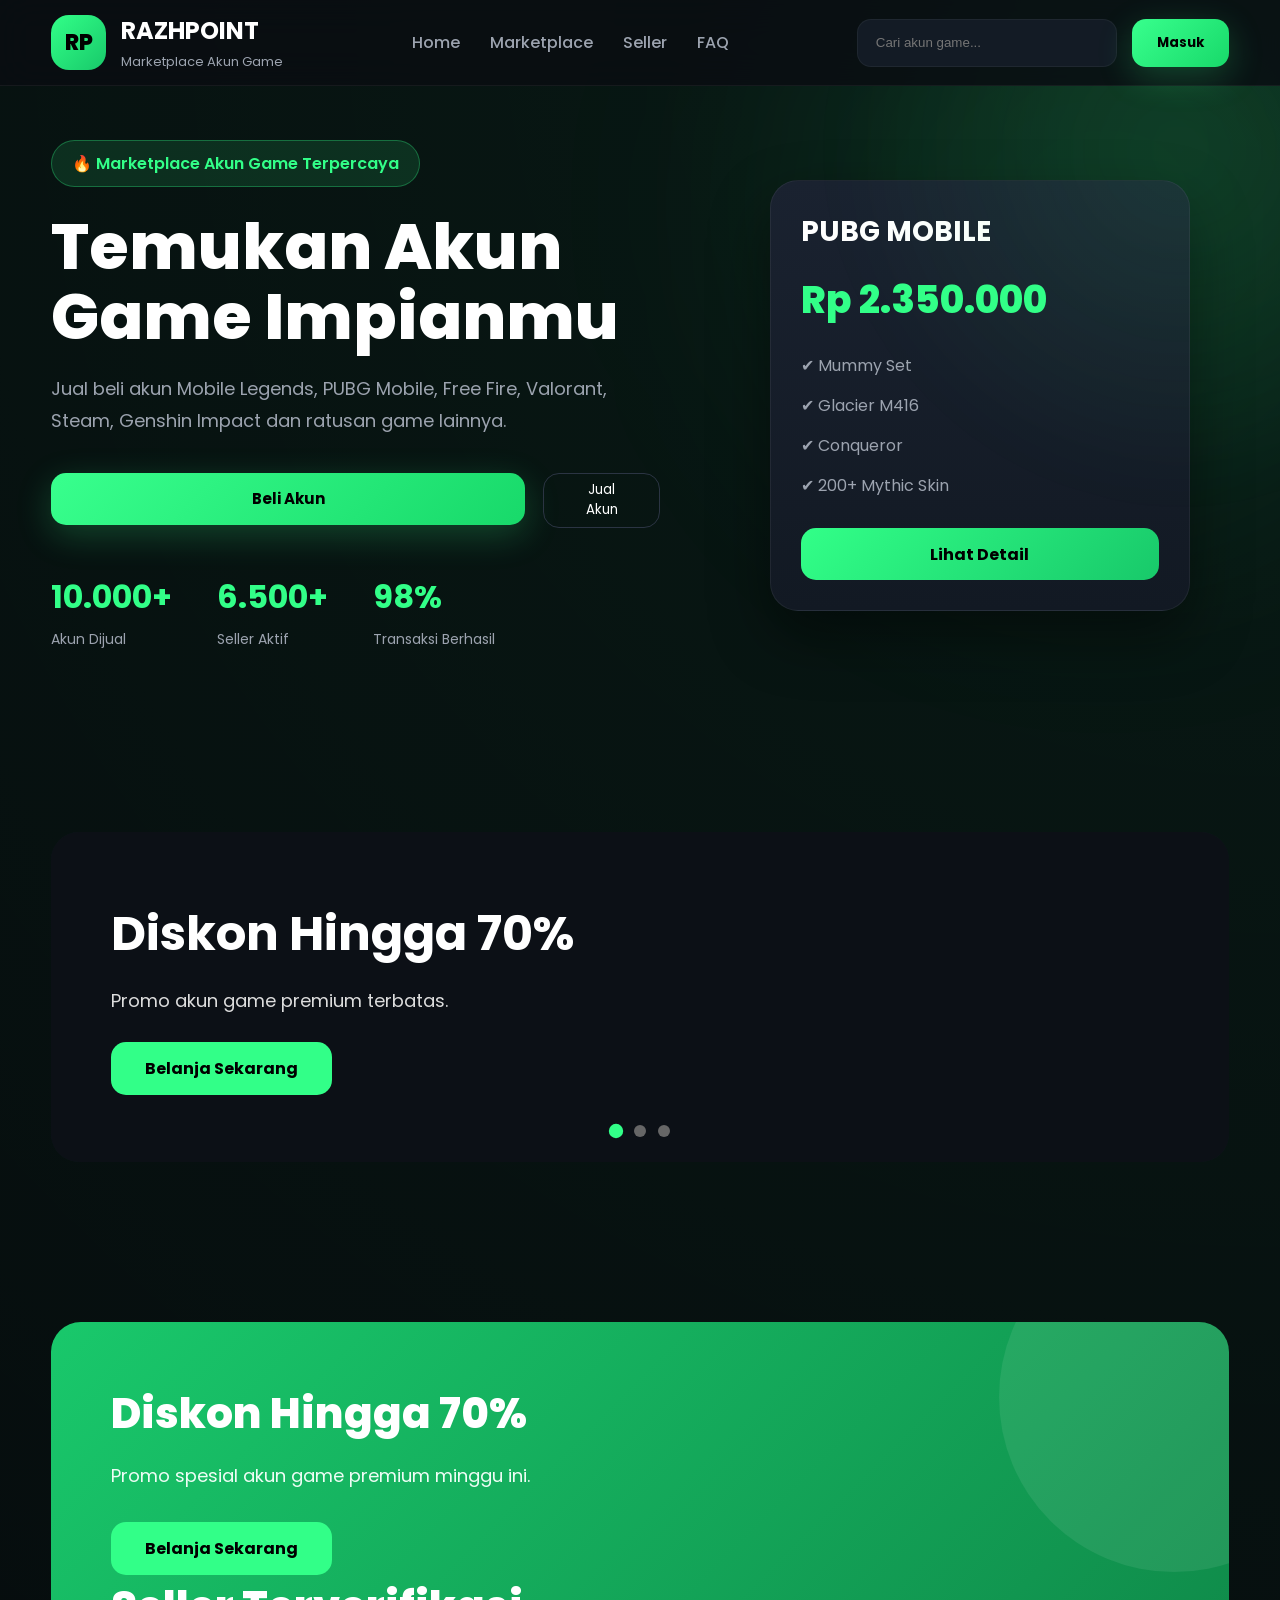
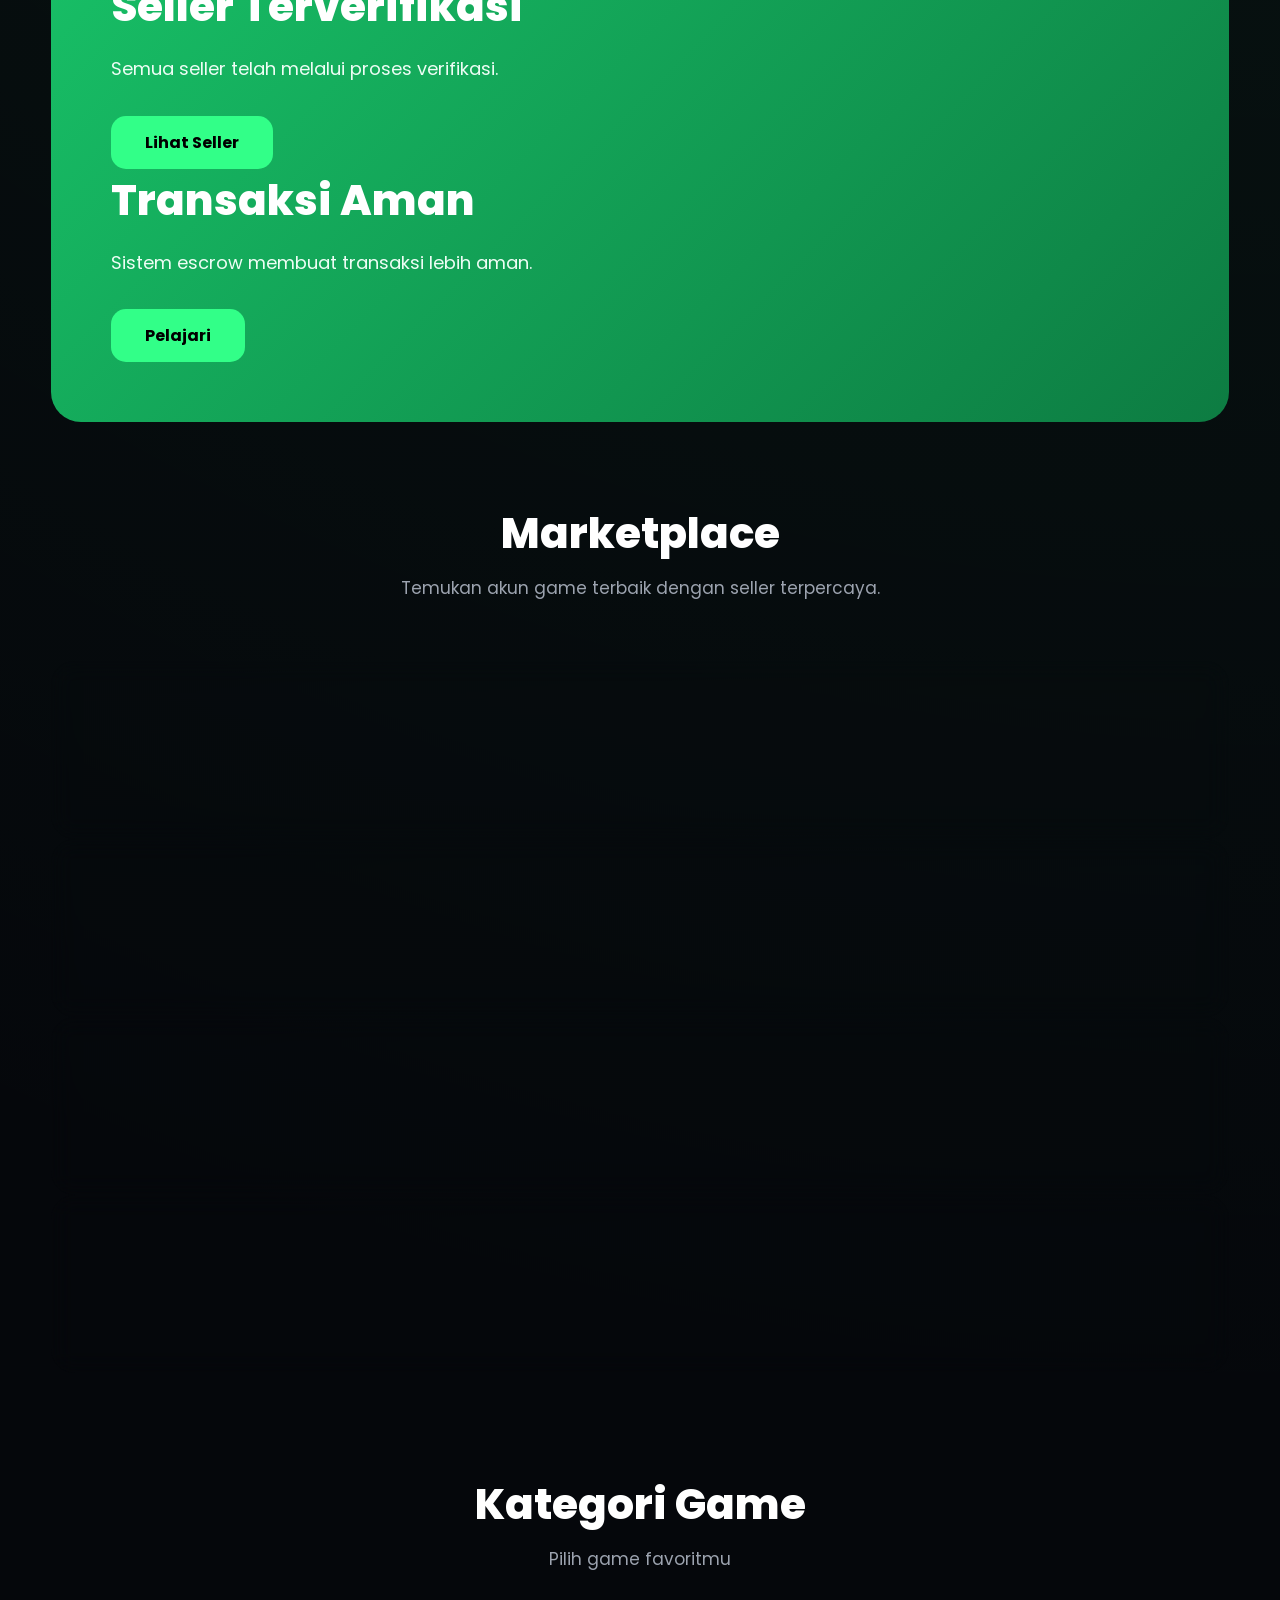
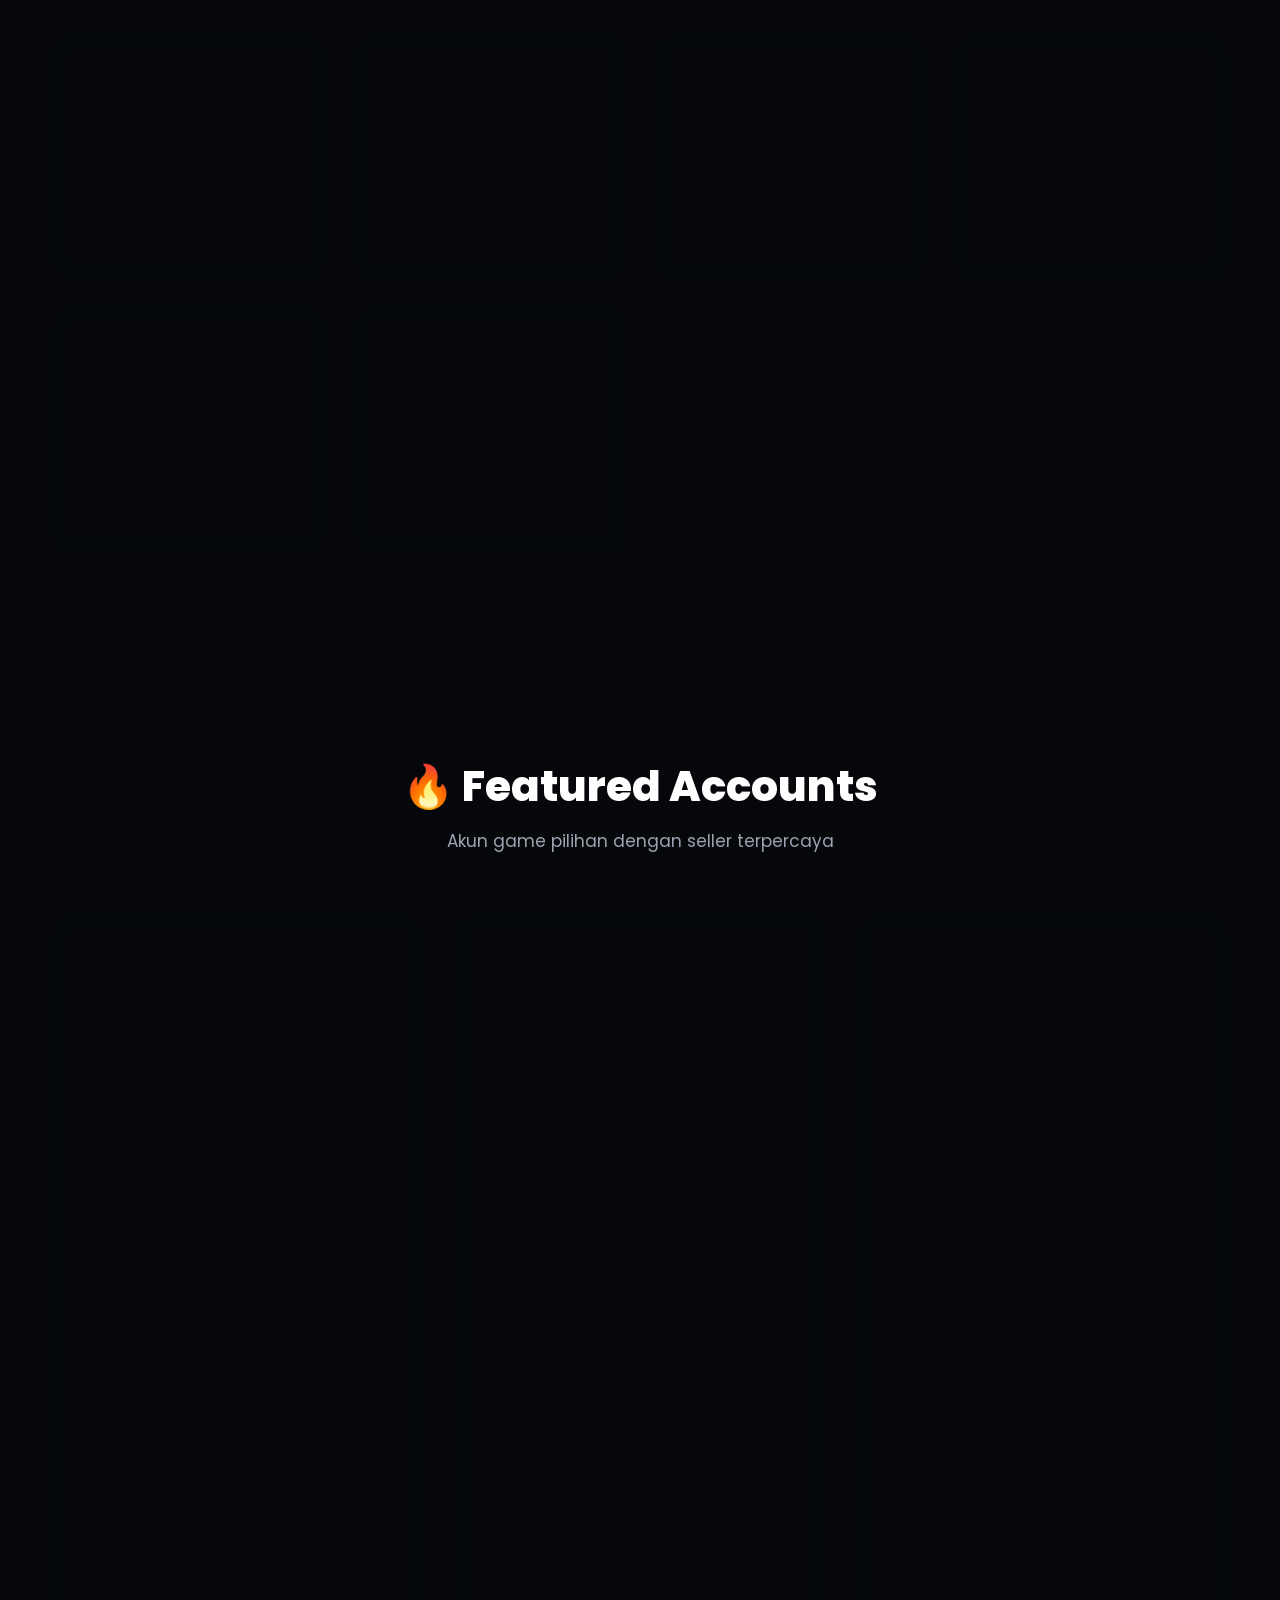
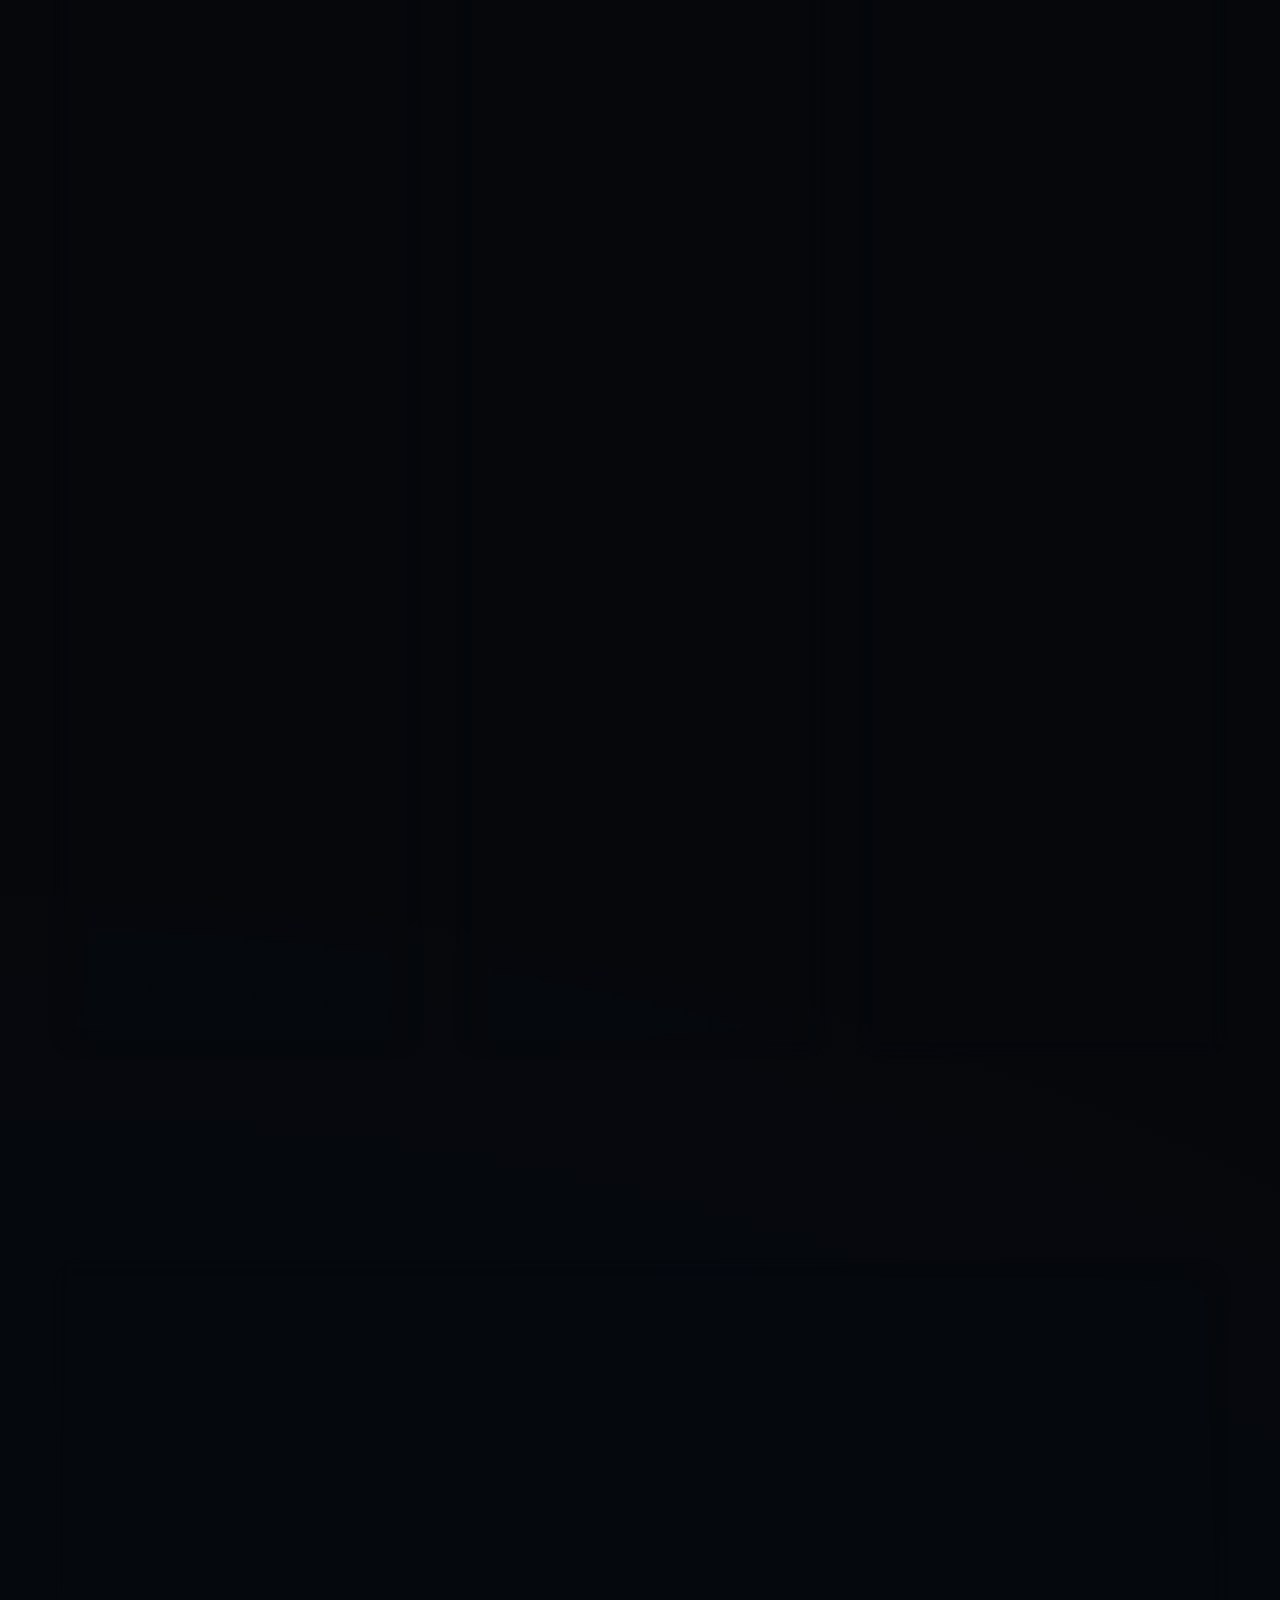
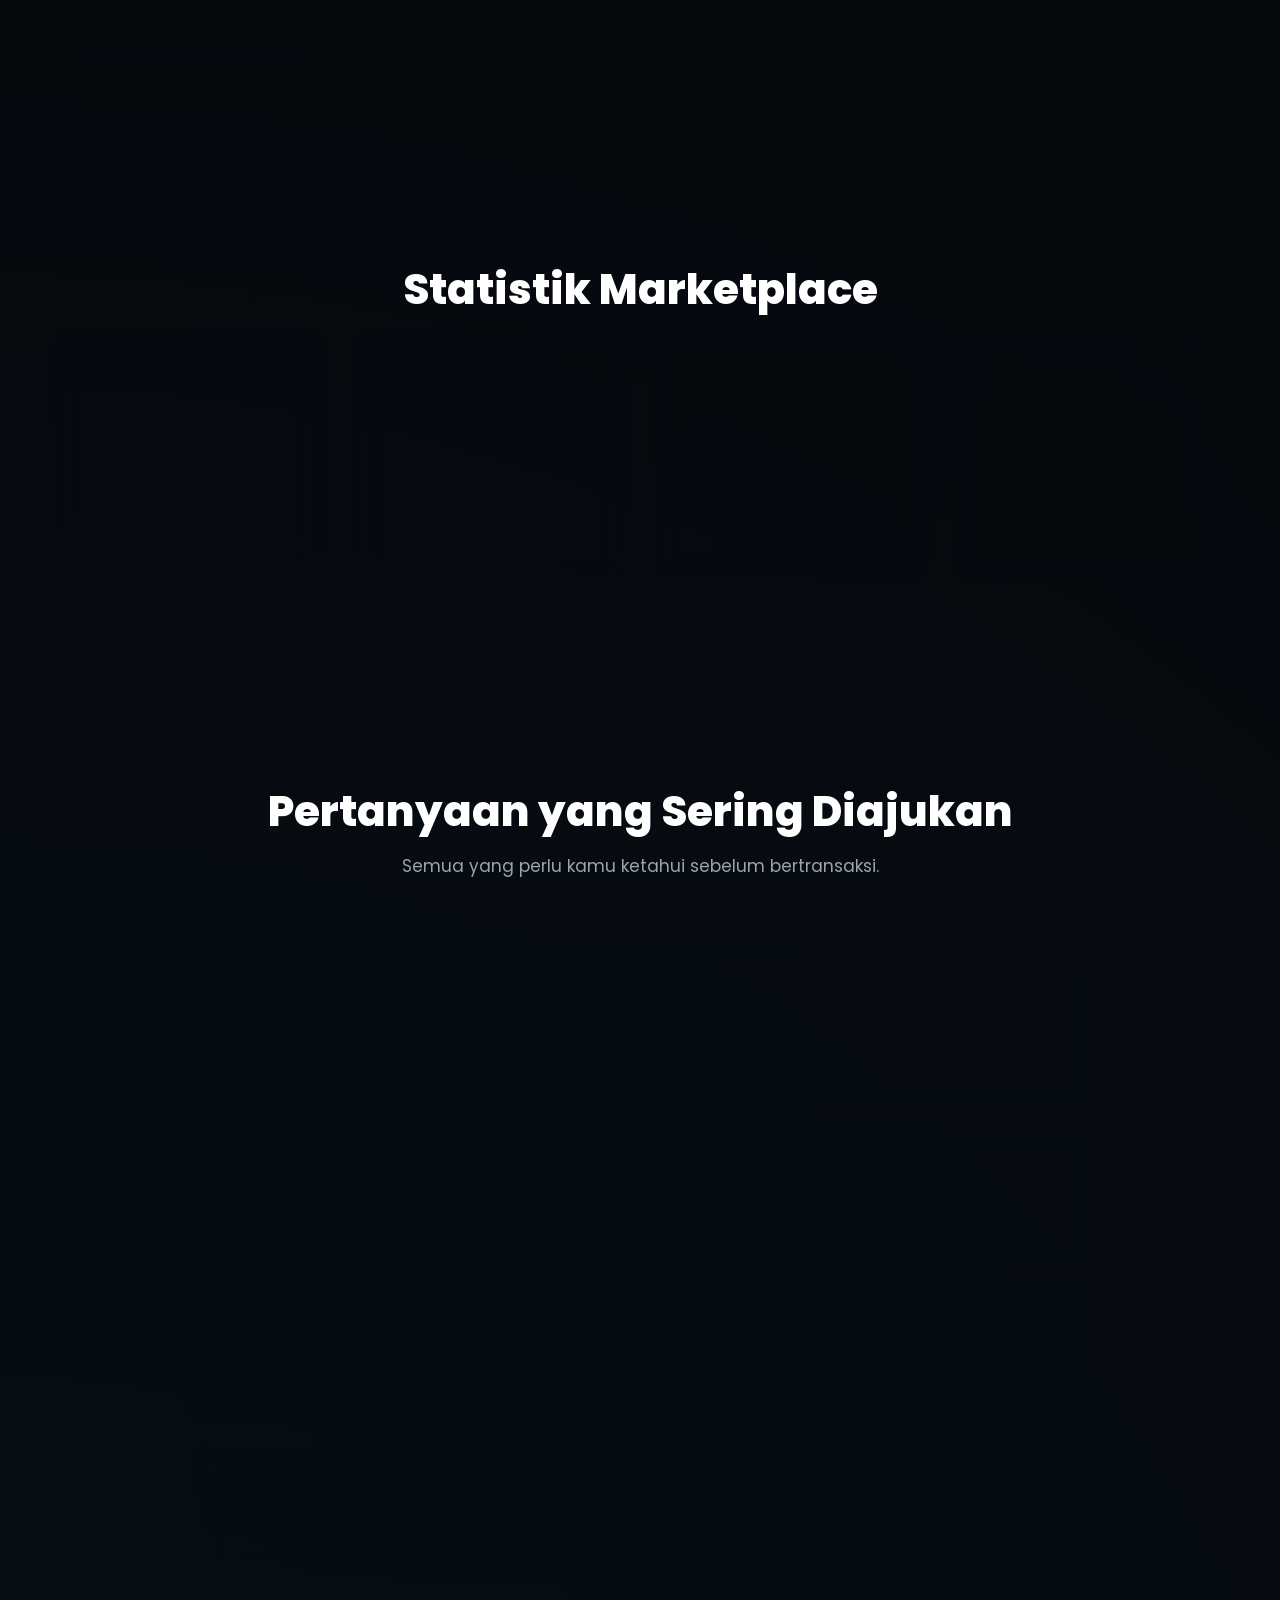
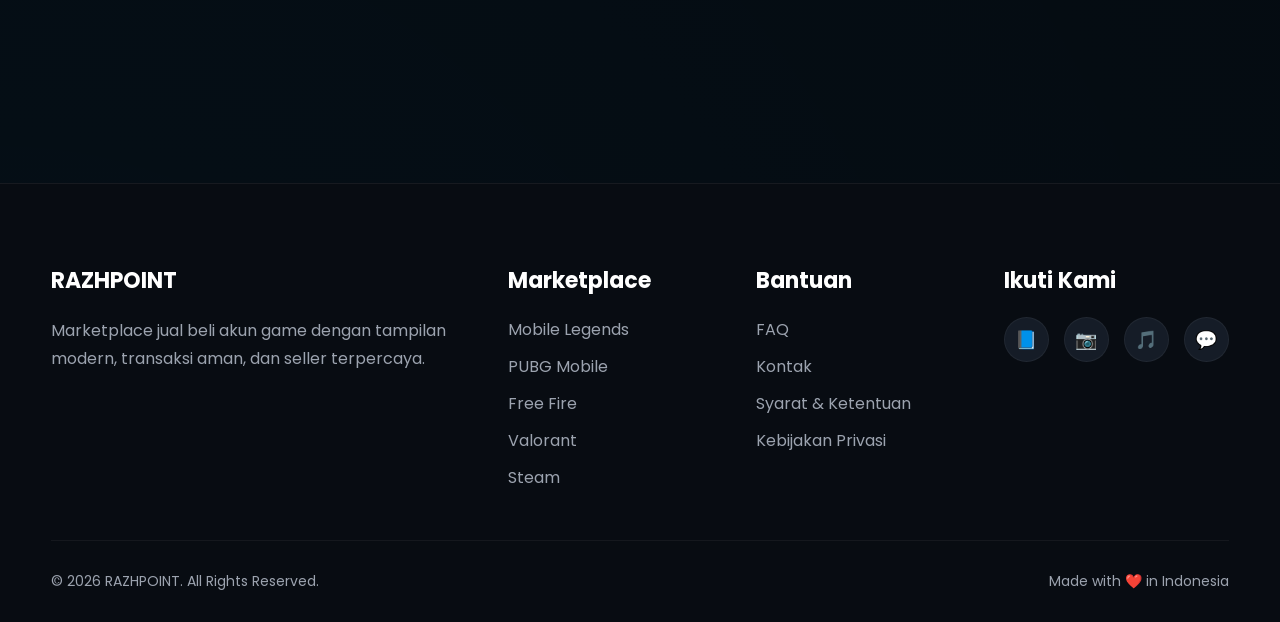
==== commit c37e63c1: "Update index.html" ====
--- a/index.html
+++ b/index.html
@@ -446,6 +446,60 @@
 </section>
 
 <!-- ==========================
+MARKETPLACE
+========================== -->
+
+<section class="marketplace" id="market">
+
+<div class="container">
+
+<h2 class="section-title">Marketplace</h2>
+
+<p class="section-subtitle">
+Temukan akun game terbaik dengan seller terpercaya.
+</p>
+
+<div class="market-grid">
+
+<div class="product-card">
+<img src="assets/mlbb.jpg" alt="MLBB">
+<h3>Mobile Legends</h3>
+<p>Epic • 120 Skin</p>
+<span class="price">Rp 1.250.000</span>
+<button class="buy-btn">Beli Sekarang</button>
+</div>
+
+<div class="product-card">
+<img src="assets/pubgm.jpg" alt="PUBGM">
+<h3>PUBG Mobile</h3>
+<p>Conqueror • Glacier M416</p>
+<span class="price">Rp 2.450.000</span>
+<button class="buy-btn">Beli Sekarang</button>
+</div>
+
+<div class="product-card">
+<img src="assets/ff.jpg" alt="Free Fire">
+<h3>Free Fire</h3>
+<p>Sultan Account</p>
+<span class="price">Rp 850.000</span>
+<button class="buy-btn">Beli Sekarang</button>
+</div>
+
+<div class="product-card">
+<img src="assets/valorant.jpg" alt="Valorant">
+<h3>Valorant</h3>
+<p>Immortal • Premium Skin</p>
+<span class="price">Rp 3.750.000</span>
+<button class="buy-btn">Beli Sekarang</button>
+</div>
+
+</div>
+
+</div>
+
+</section>
+
+<!-- ==========================
 CATEGORY
 =========================== -->
 
--- a/style.css
+++ b/style.css
@@ -2585,3 +2585,167 @@
 pointer-events:none;
 
 }
+
+/* ==========================
+SLIDER
+========================== */
+
+.banner{
+
+padding:80px 0;
+
+}
+
+.slider{
+
+position:relative;
+
+overflow:hidden;
+
+height:330px;
+
+border-radius:28px;
+
+background:#151d28;
+
+}
+
+.slide{
+
+position:absolute;
+
+inset:0;
+
+display:flex;
+
+align-items:center;
+
+padding:60px;
+
+opacity:0;
+
+transition:.6s;
+
+background-size:cover;
+
+background-position:center;
+
+}
+
+.slide:nth-child(1){
+
+background:
+
+linear-gradient(rgba(0,0,0,.45),rgba(0,0,0,.45)),
+
+url("https://images.unsplash.com/photo-1542751110-97427bbecf20?w=1600");
+
+}
+
+.slide:nth-child(2){
+
+background:
+
+linear-gradient(rgba(0,0,0,.45),rgba(0,0,0,.45)),
+
+url("https://images.unsplash.com/photo-1511512578047-dfb367046420?w=1600");
+
+}
+
+.slide:nth-child(3){
+
+background:
+
+linear-gradient(rgba(0,0,0,.45),rgba(0,0,0,.45)),
+
+url("https://images.unsplash.com/photo-1493711662062-fa541adb3fc8?w=1600");
+
+}
+
+.slide.active{
+
+opacity:1;
+
+}
+
+.slide-content{
+
+max-width:550px;
+
+}
+
+.slide h2{
+
+font-size:48px;
+
+margin-bottom:15px;
+
+}
+
+.slide p{
+
+font-size:18px;
+
+line-height:1.8;
+
+margin-bottom:25px;
+
+color:#ddd;
+
+}
+
+.banner-btn{
+
+display:inline-block;
+
+padding:14px 34px;
+
+background:#32ff88;
+
+color:#000;
+
+font-weight:700;
+
+border-radius:15px;
+
+}
+
+.dots{
+
+position:absolute;
+
+bottom:25px;
+
+left:50%;
+
+transform:translateX(-50%);
+
+display:flex;
+
+gap:12px;
+
+}
+
+.dot{
+
+width:12px;
+
+height:12px;
+
+border-radius:50%;
+
+background:#666;
+
+cursor:pointer;
+
+transition:.3s;
+
+}
+
+.dot.active{
+
+background:#32ff88;
+
+transform:scale(1.2);
+
+}
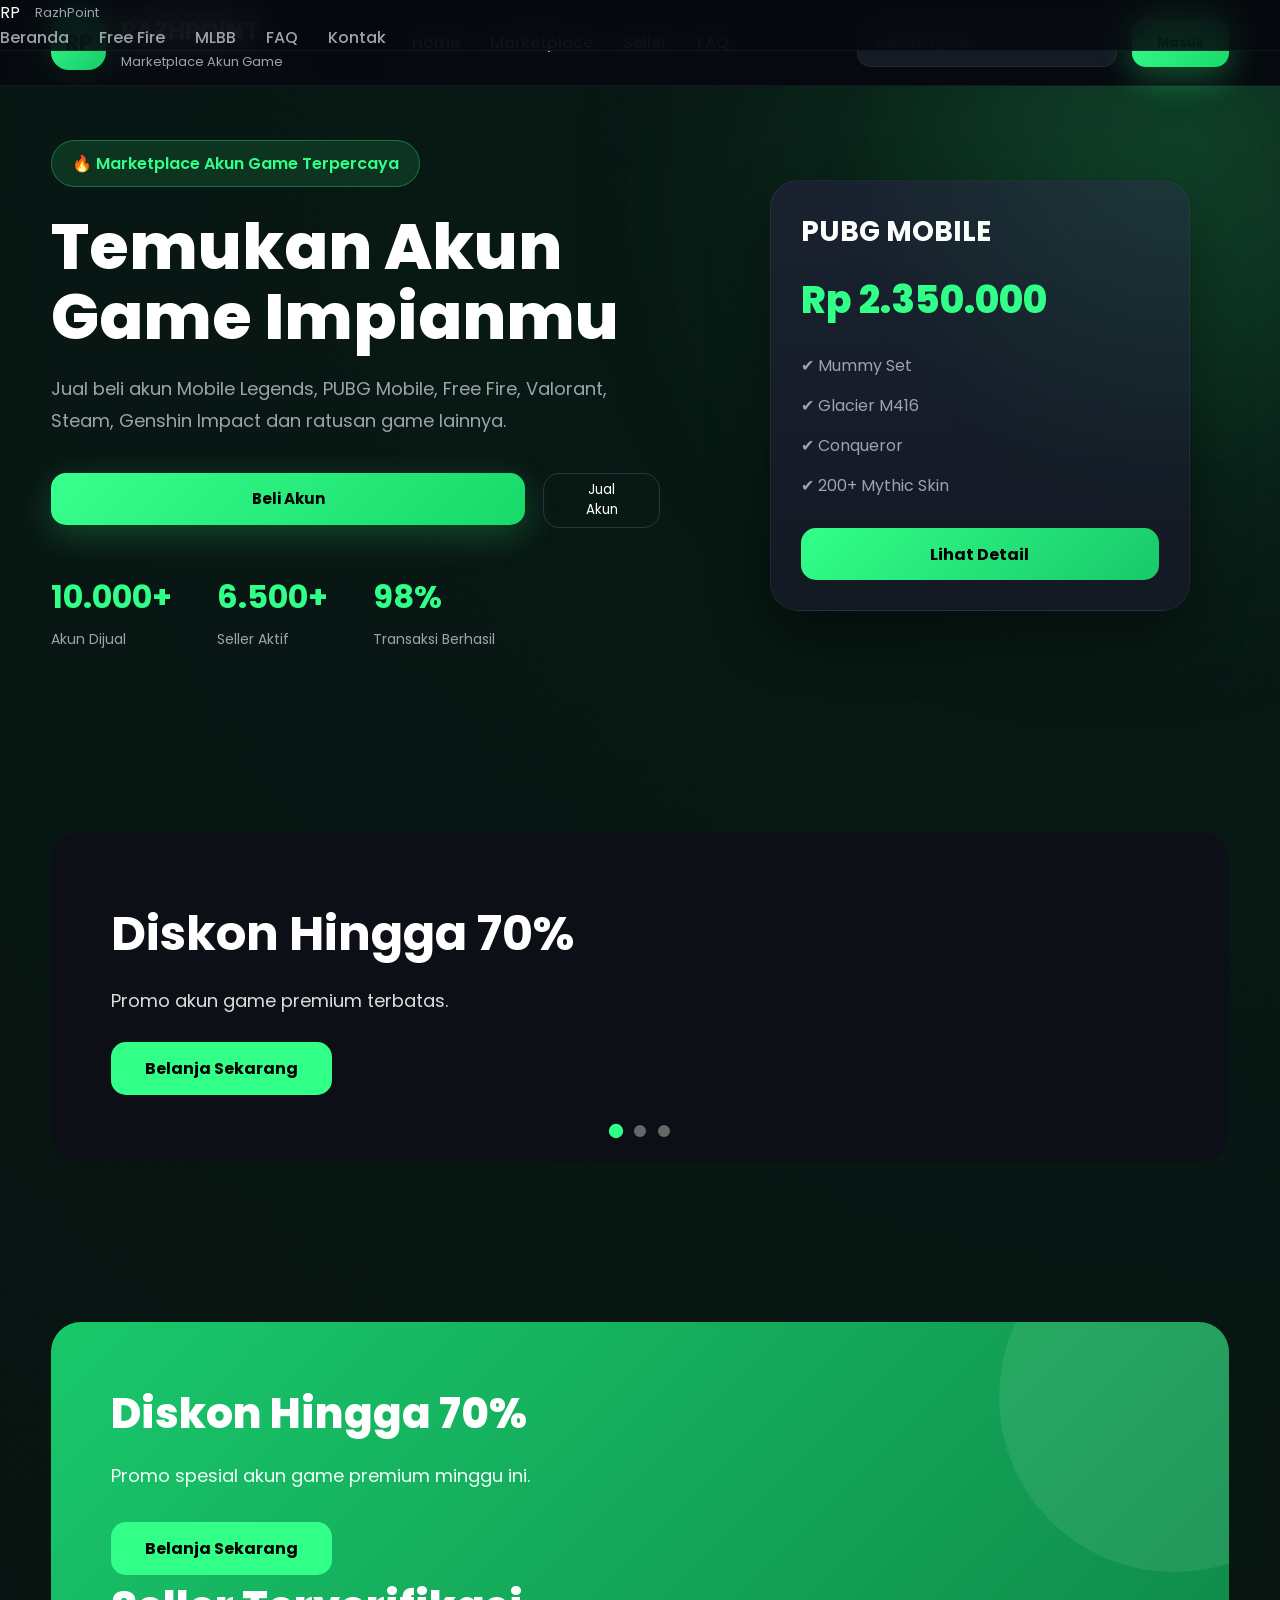
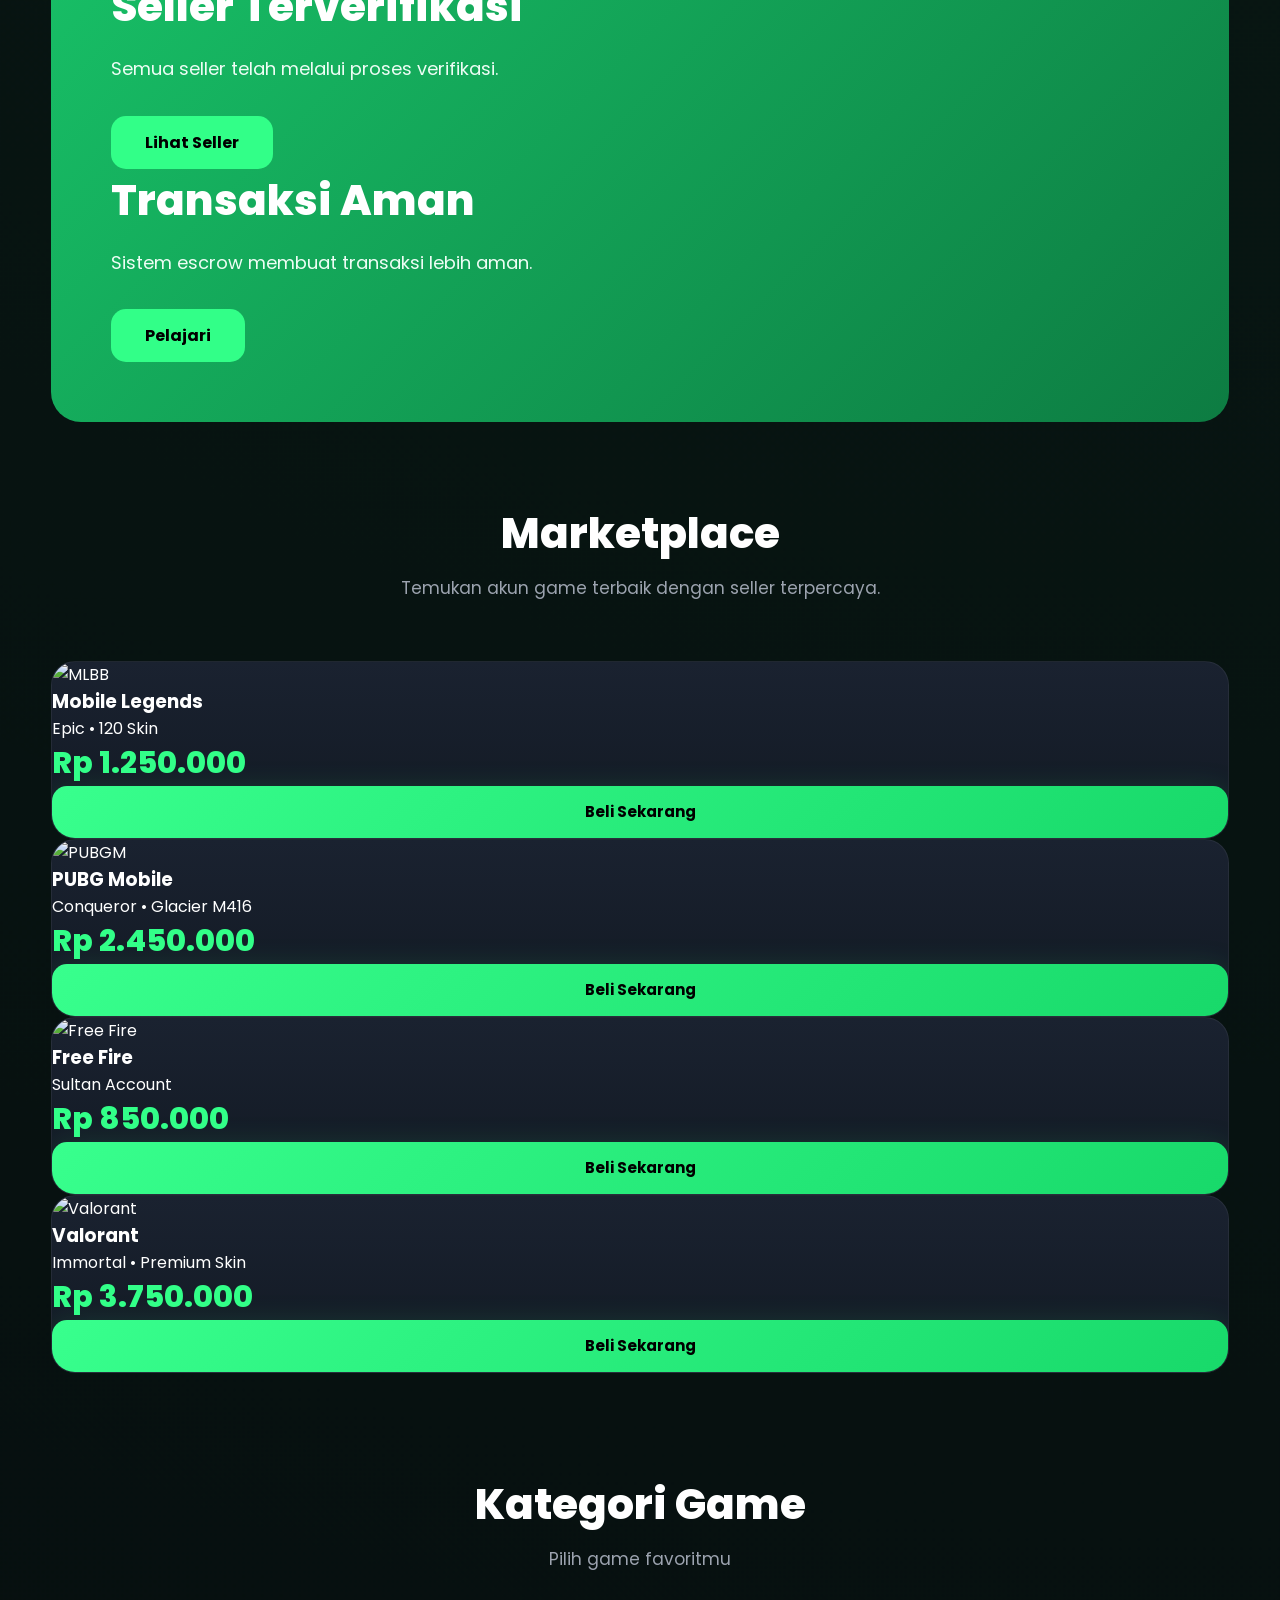
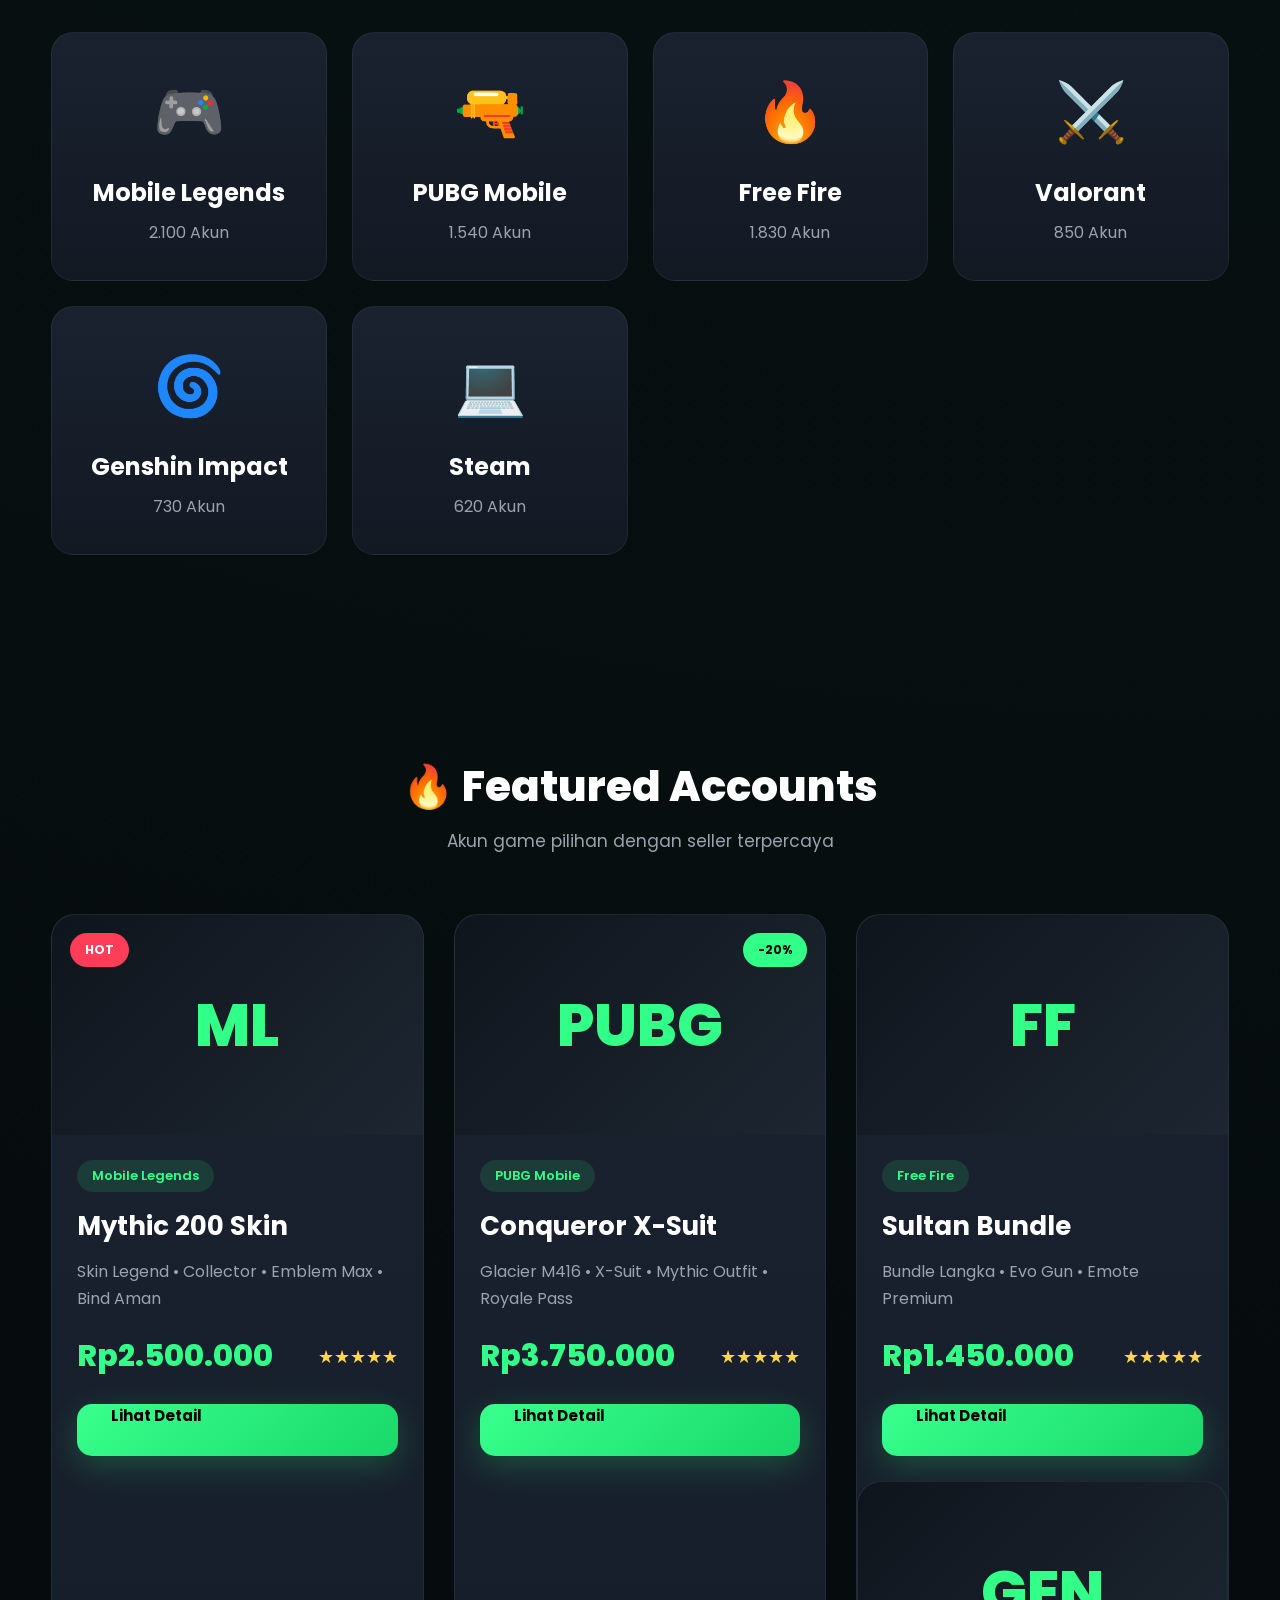
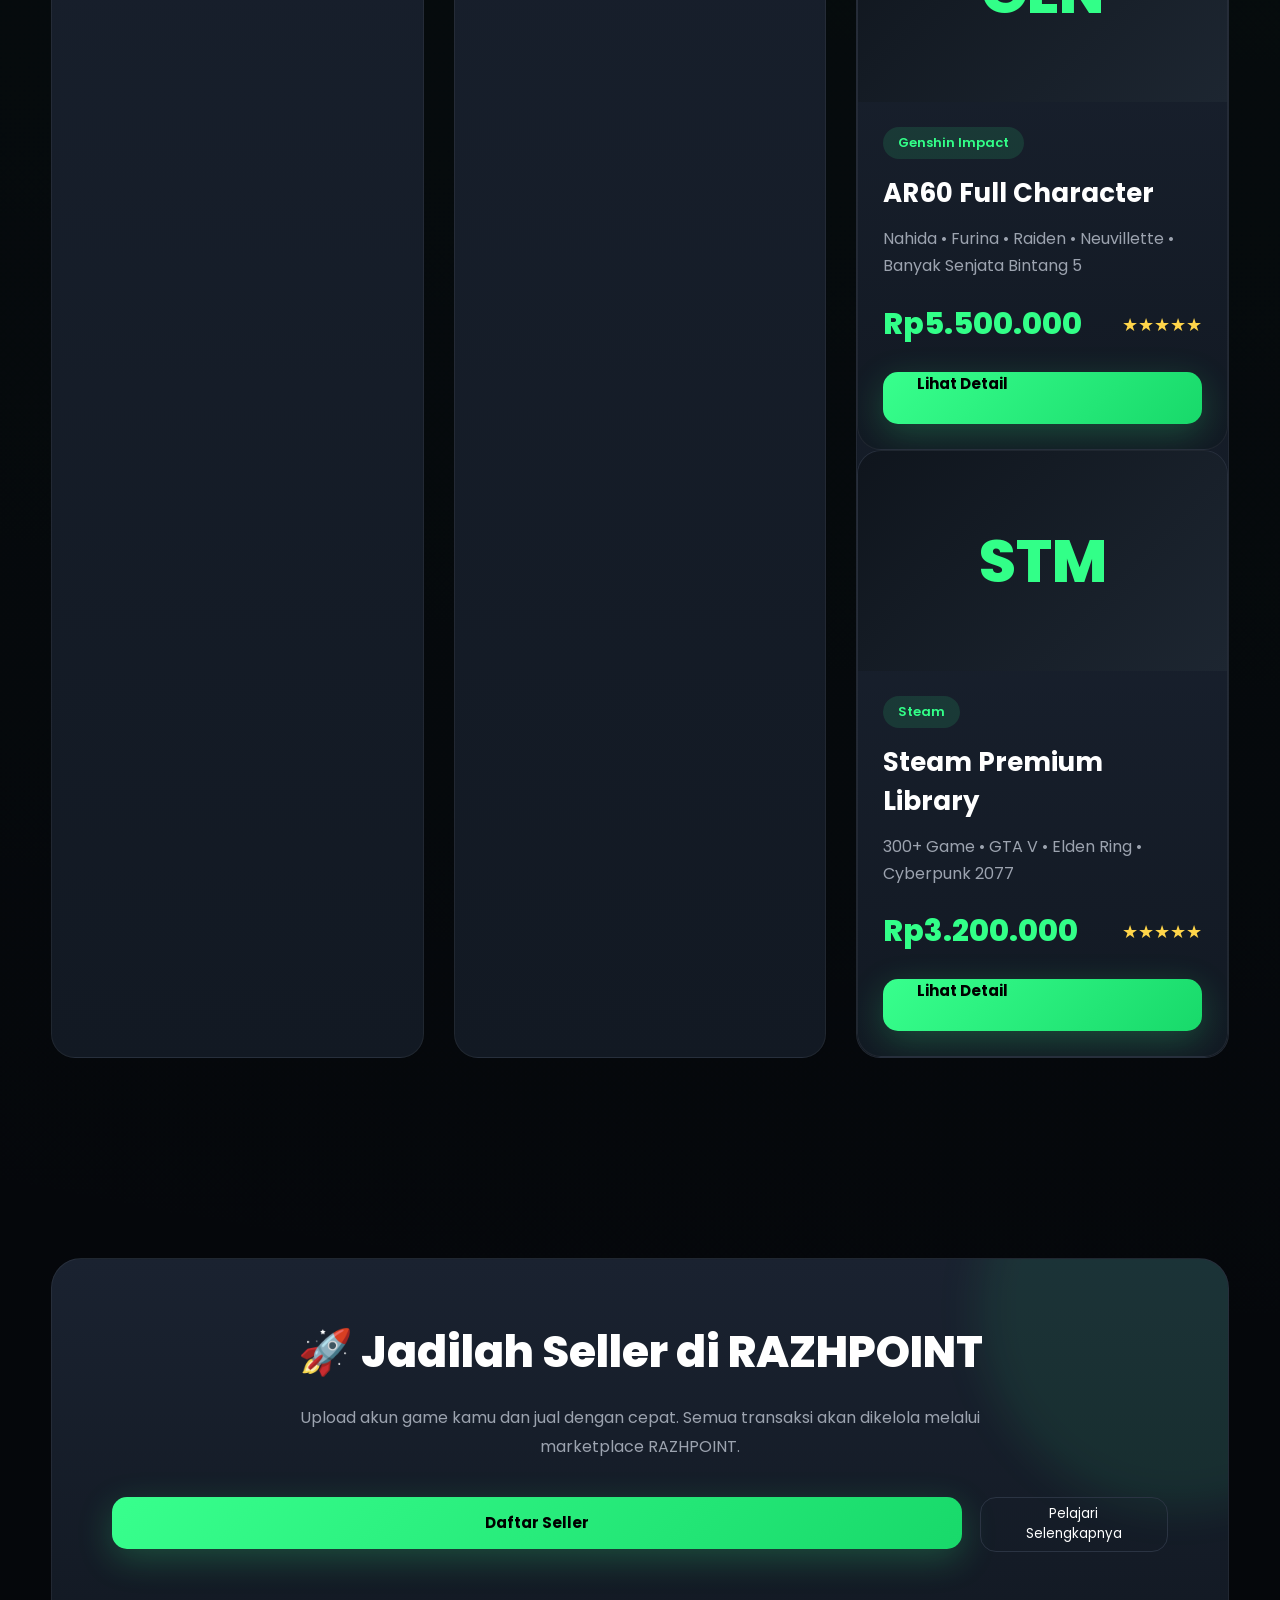
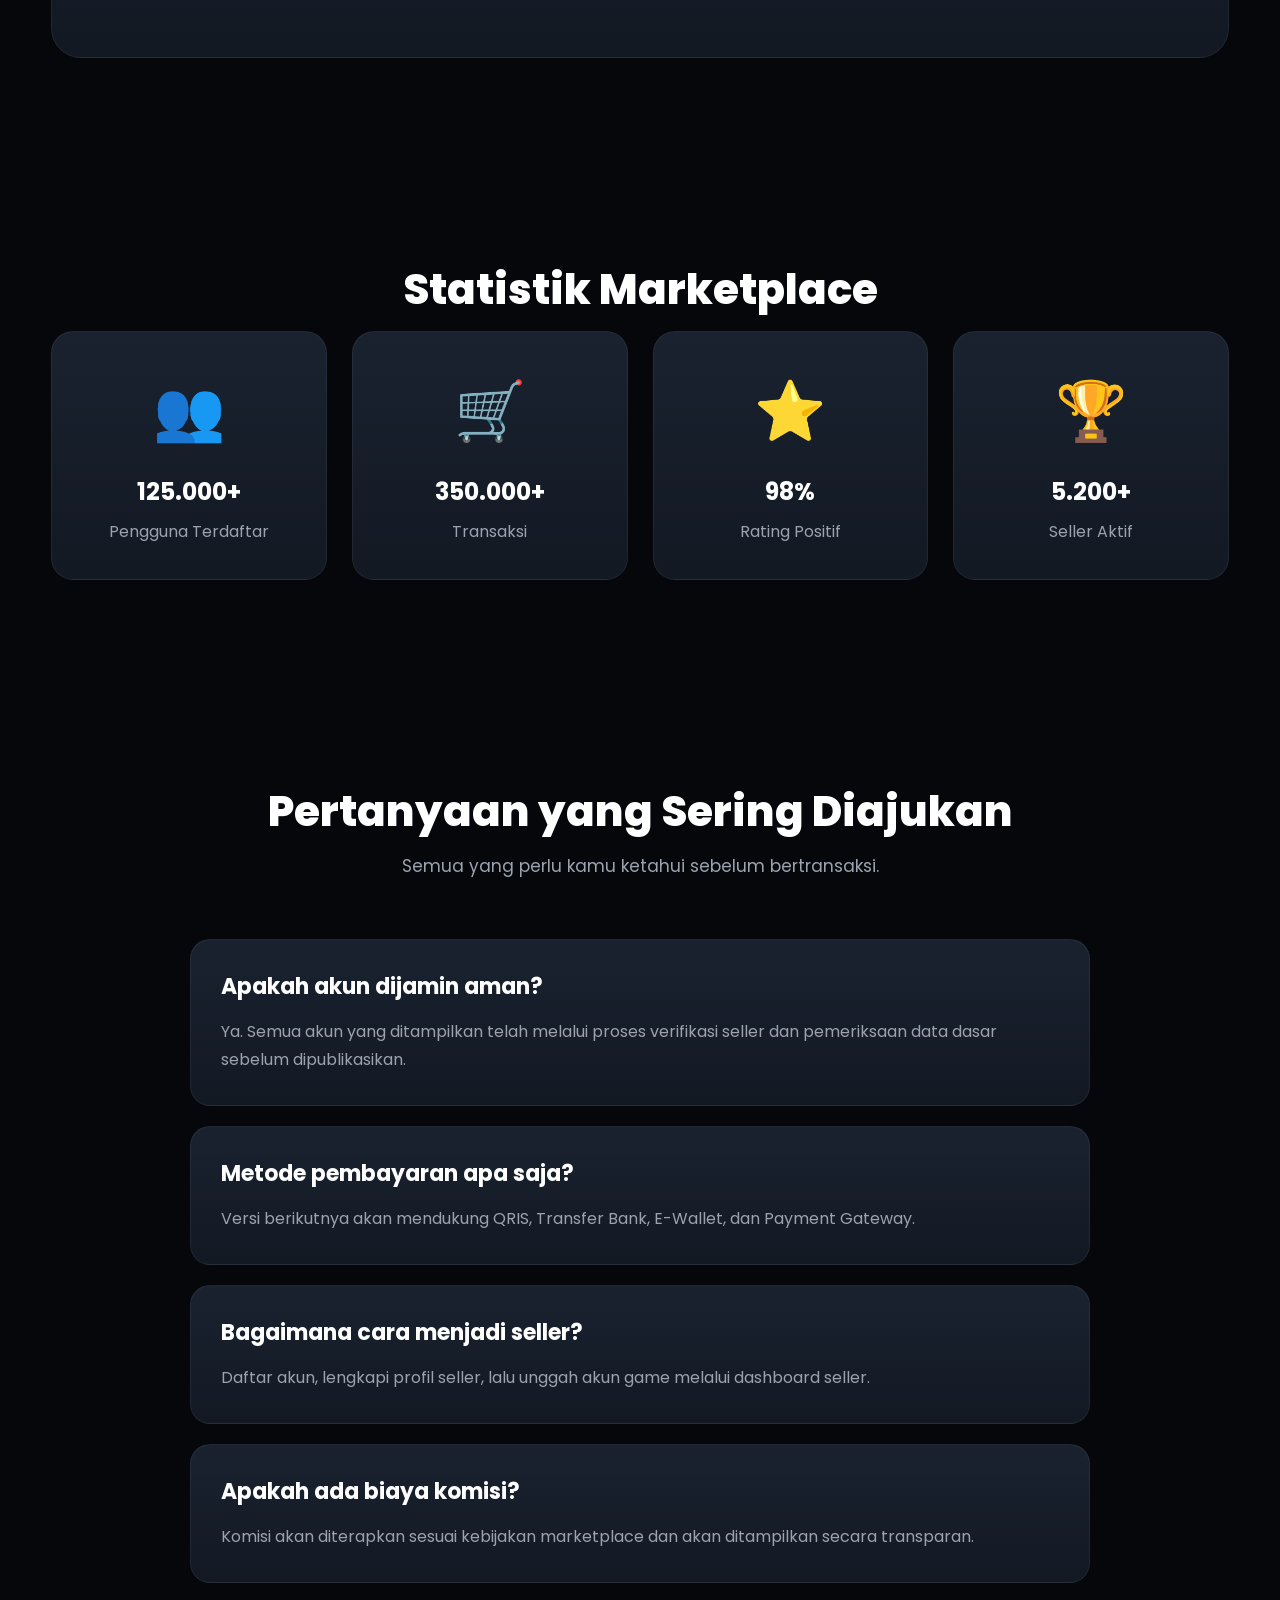
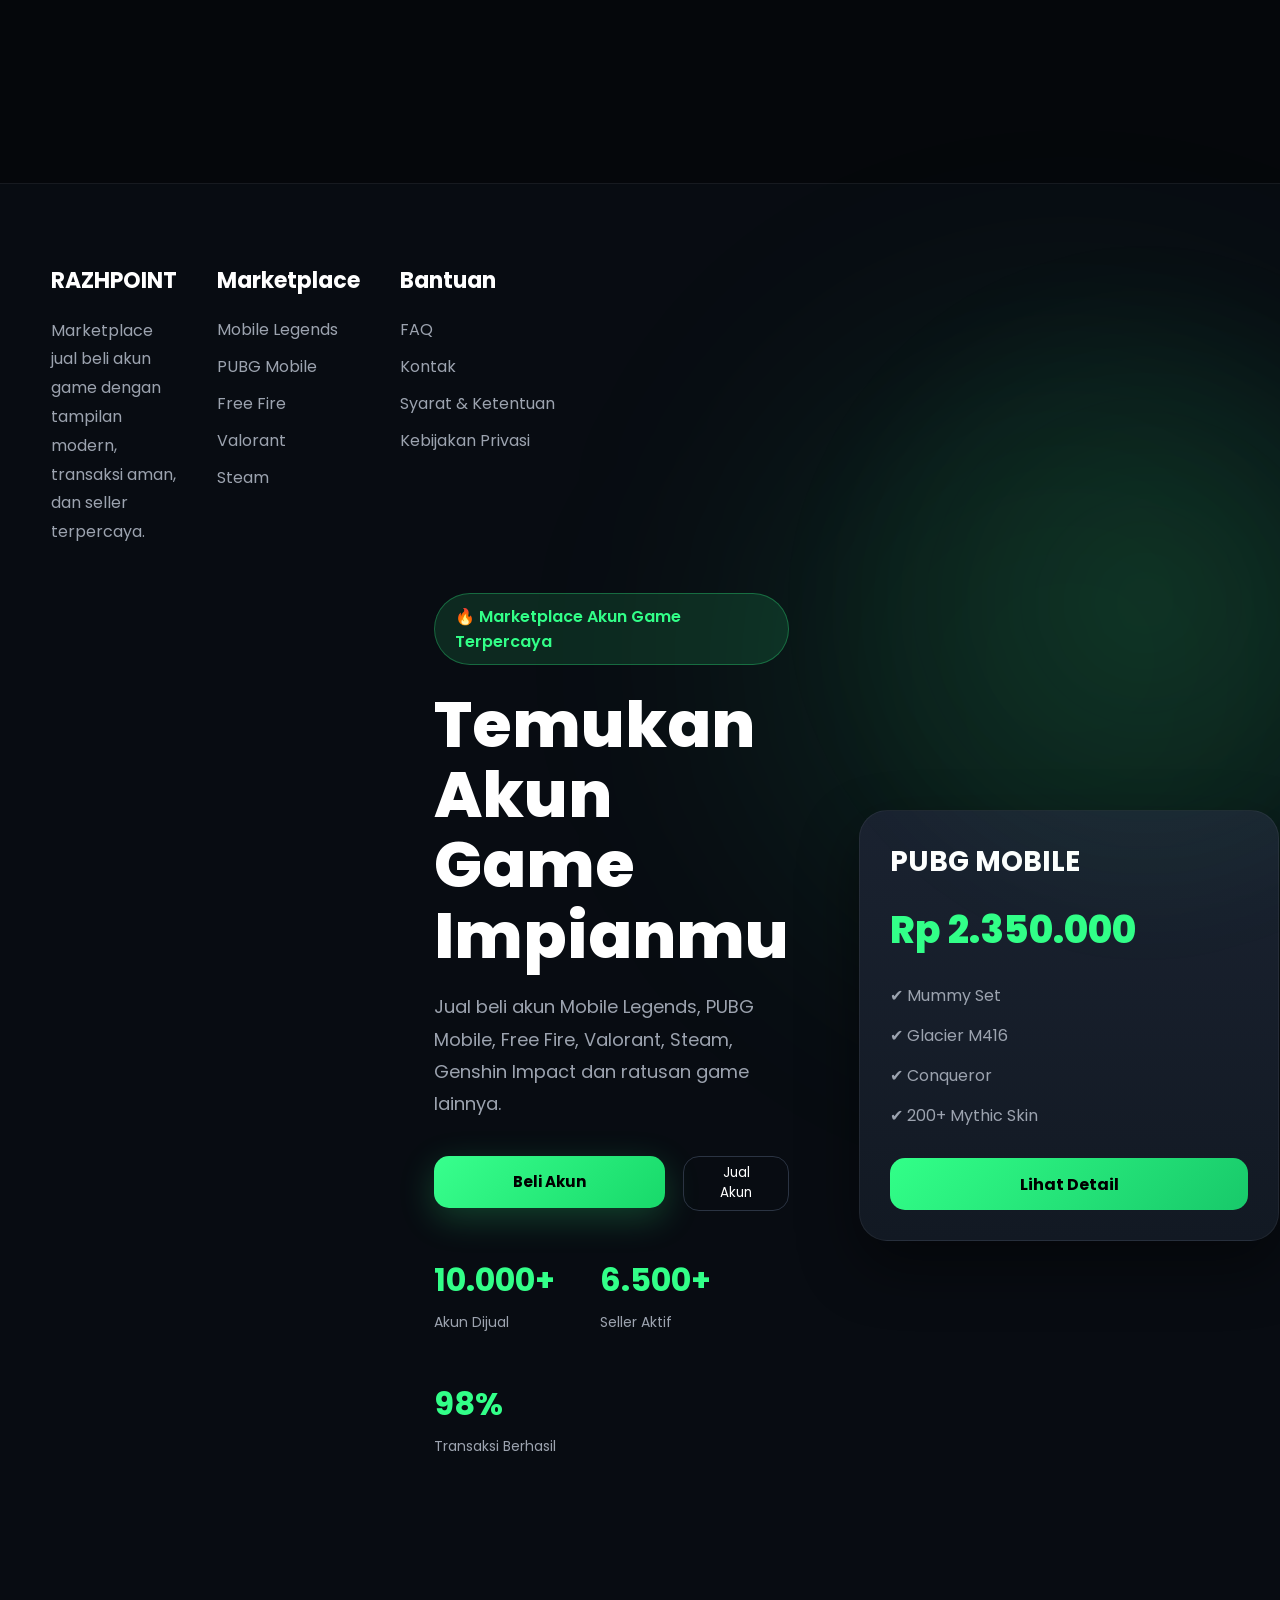
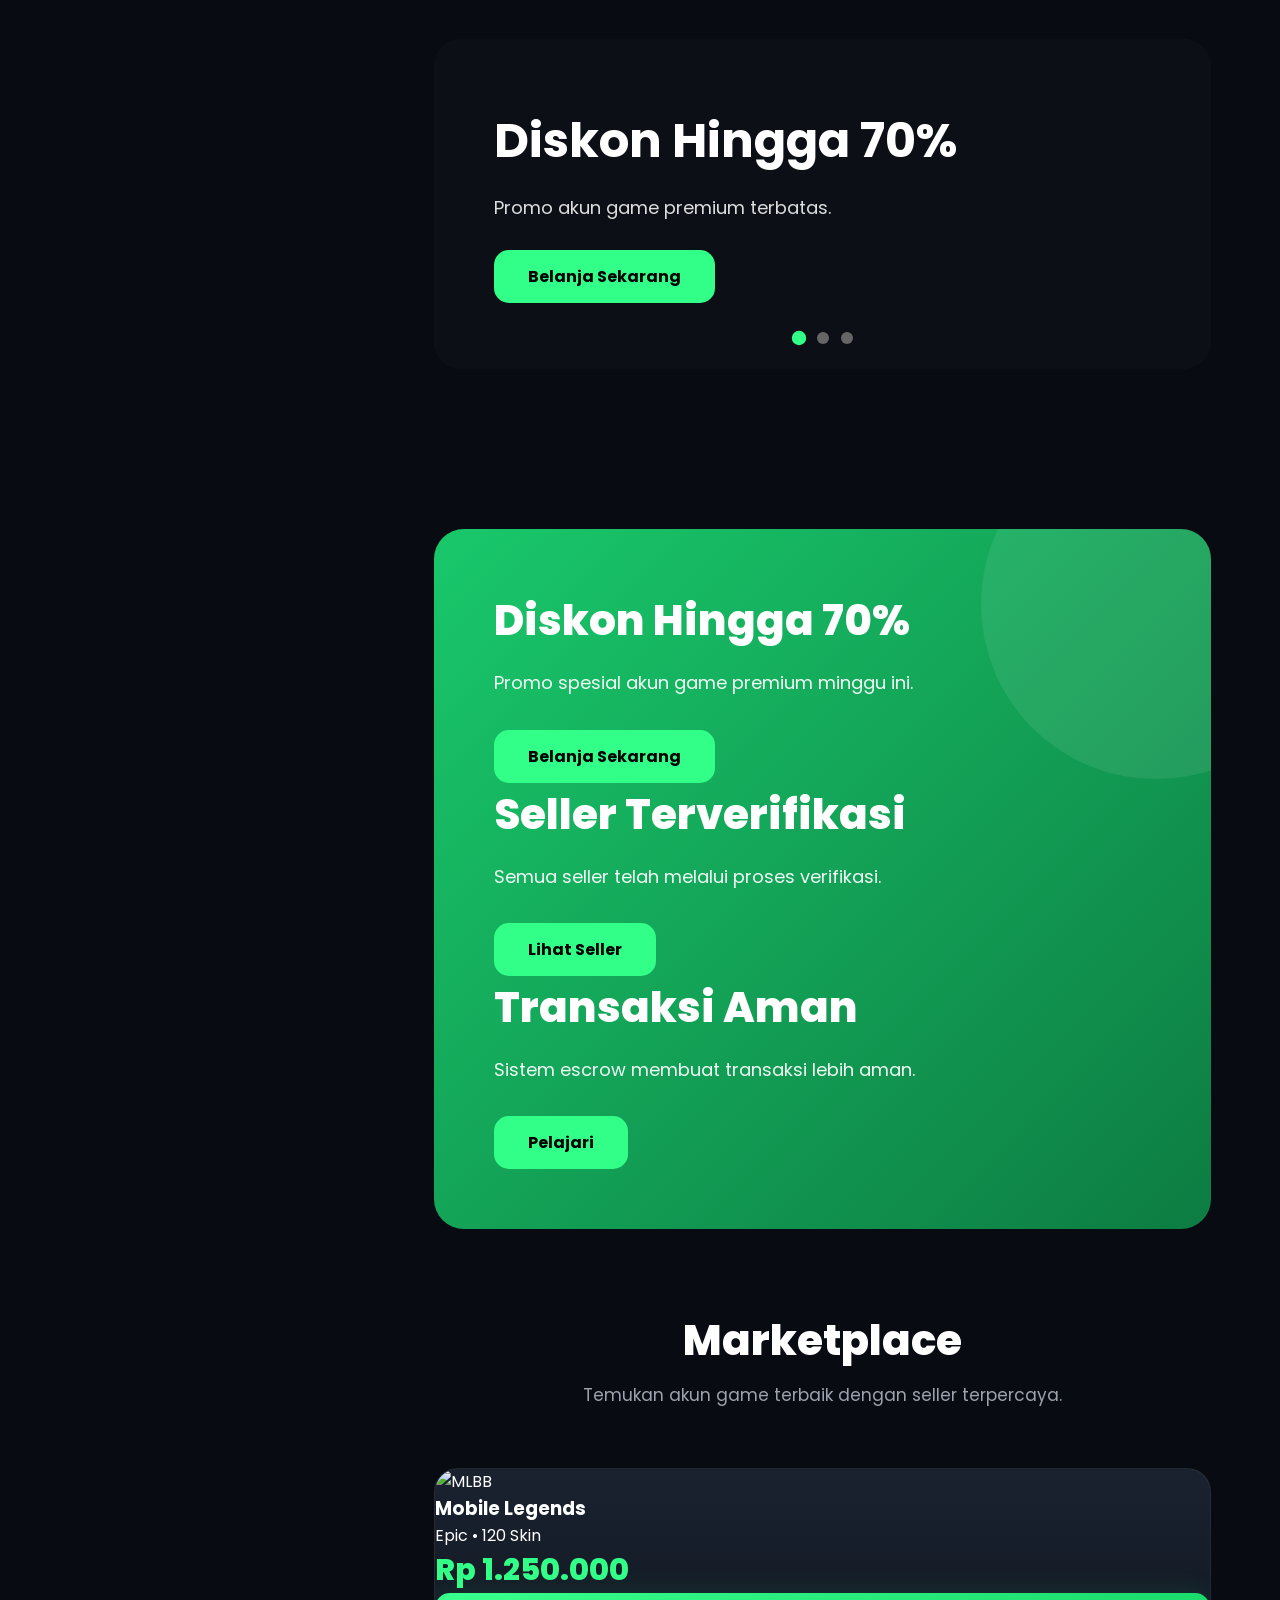
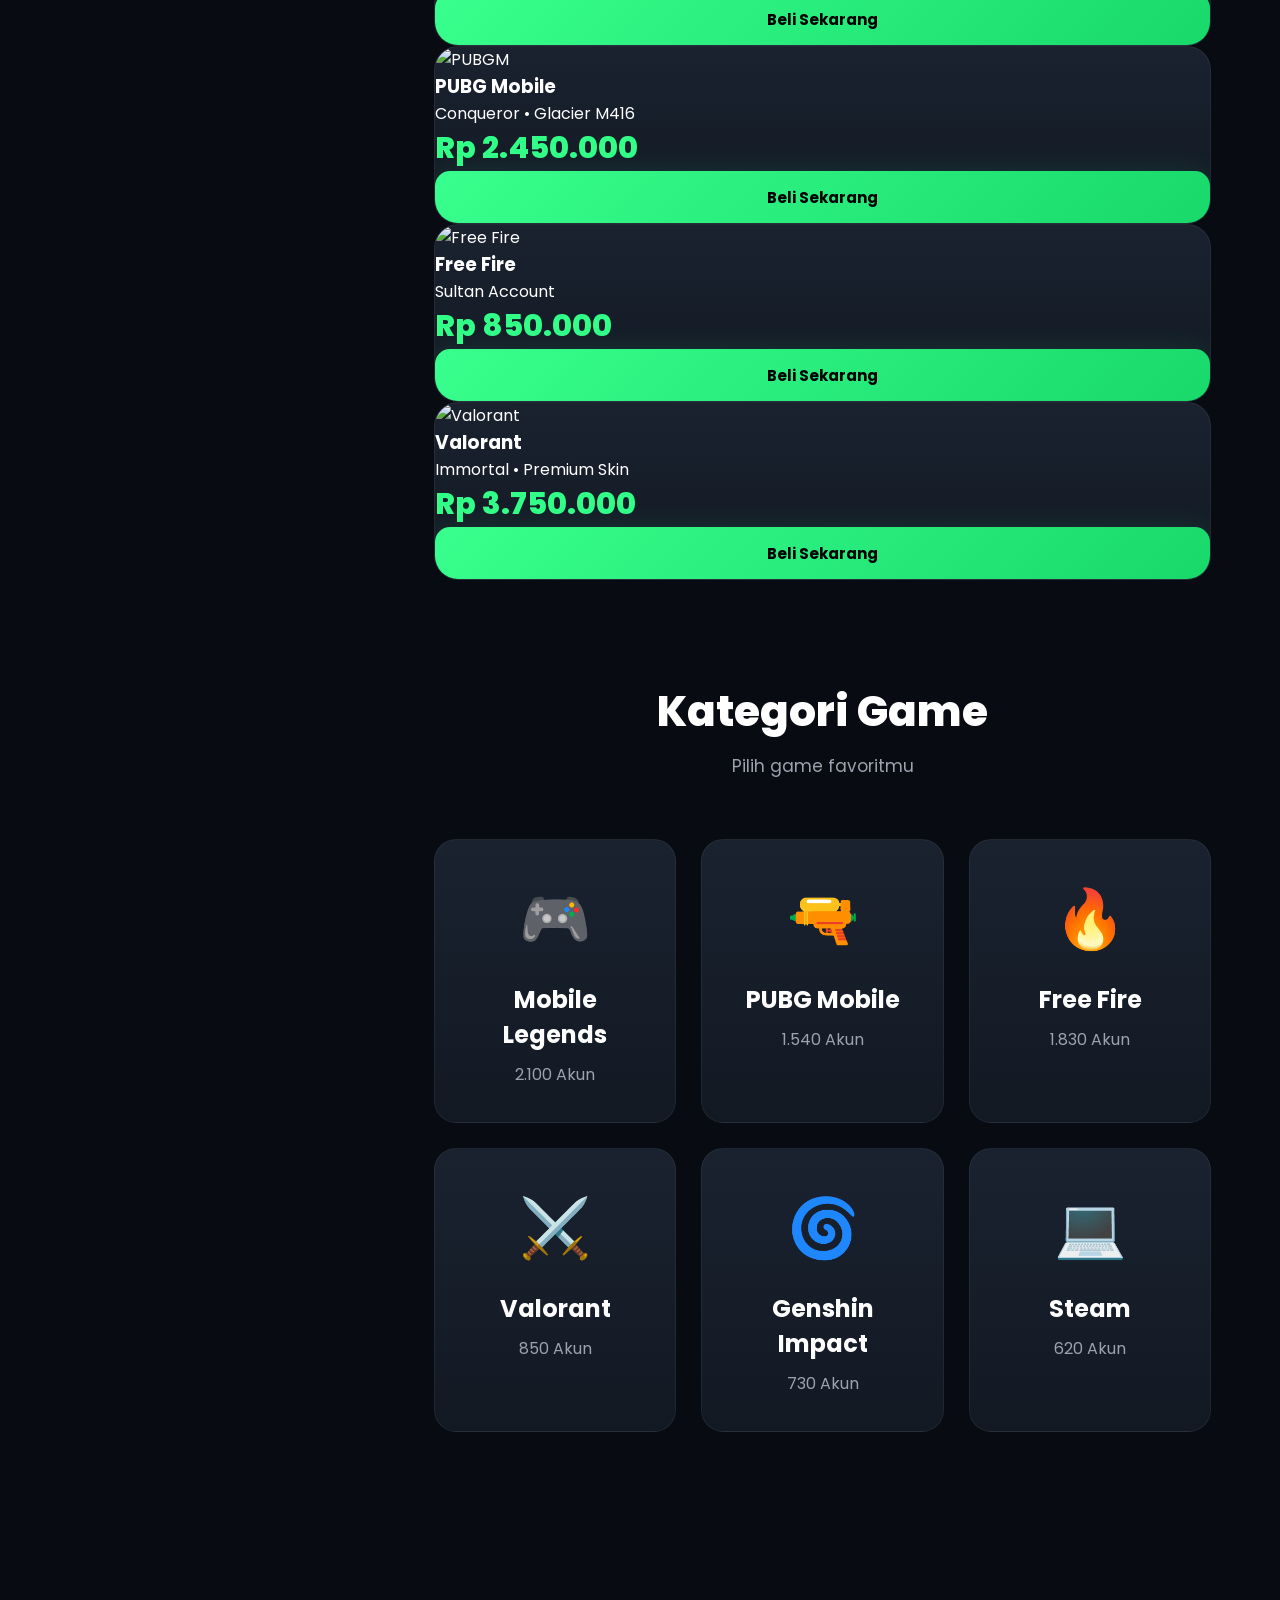
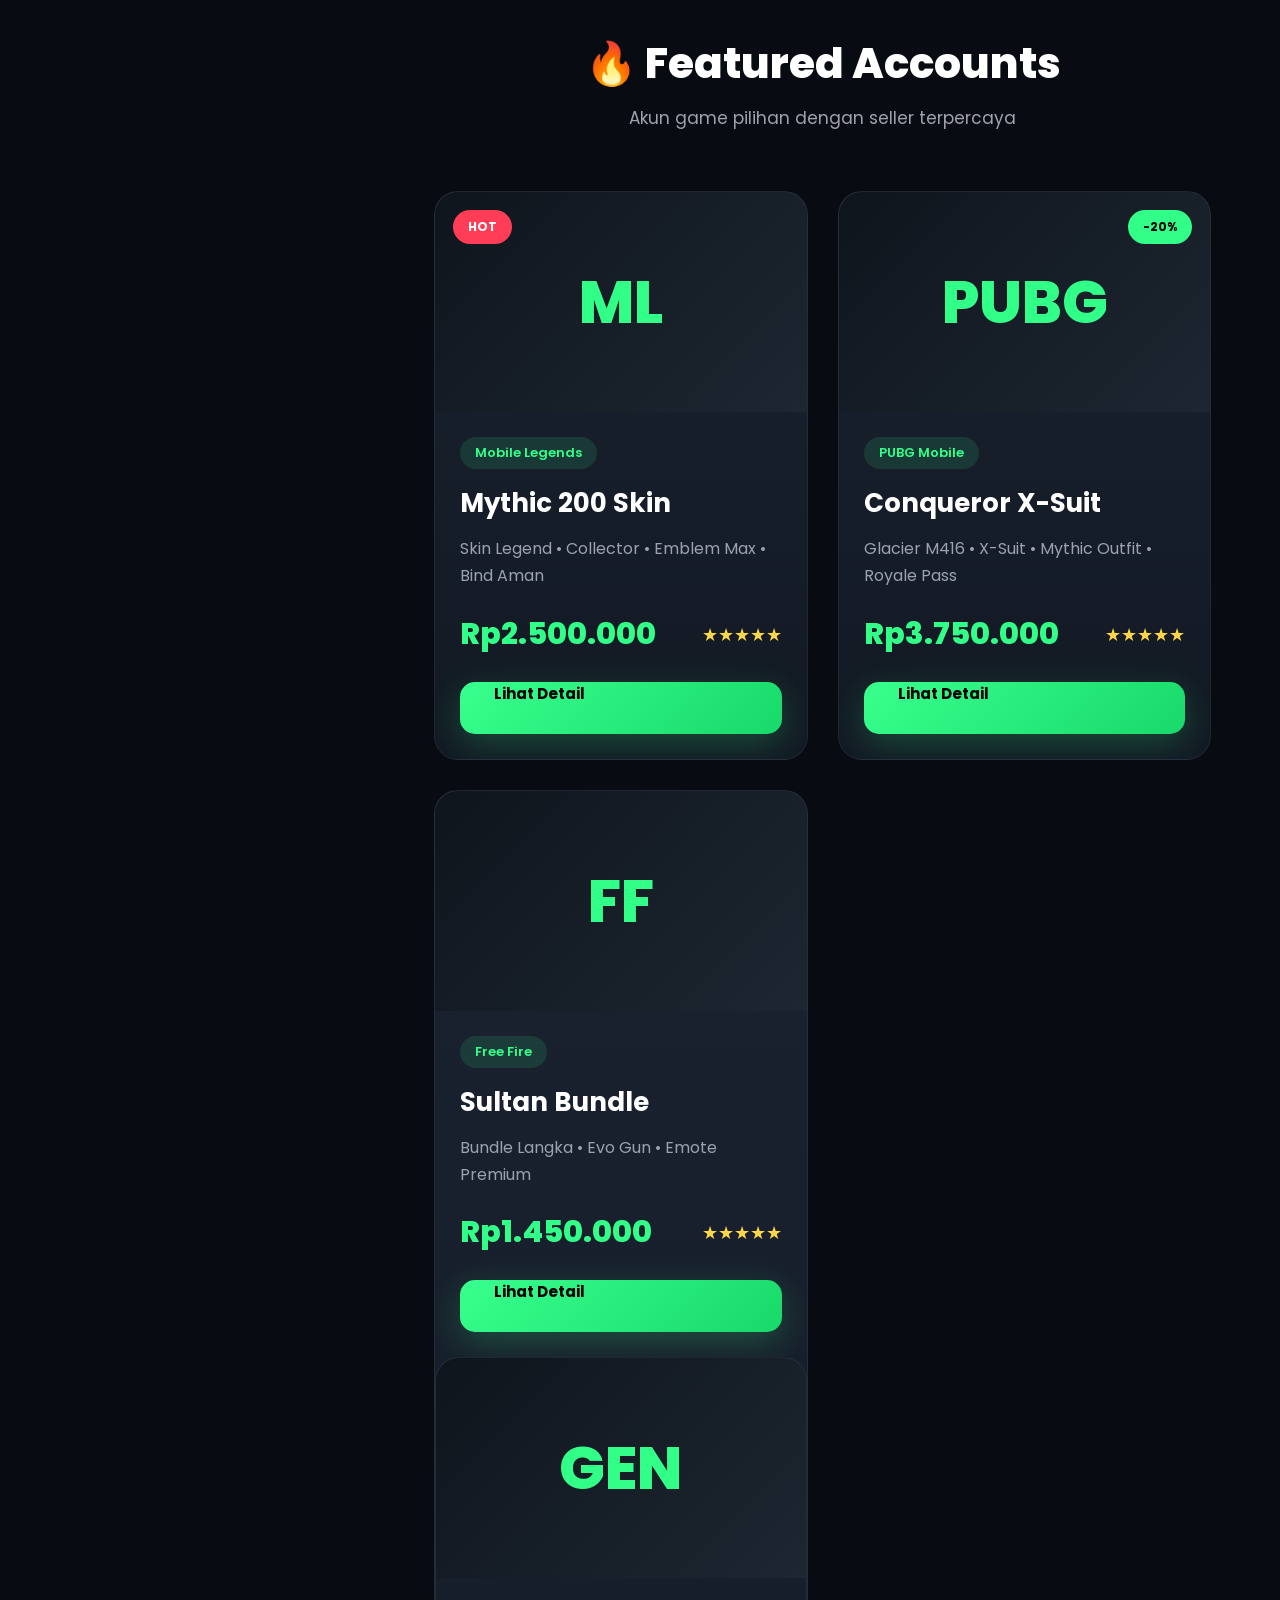
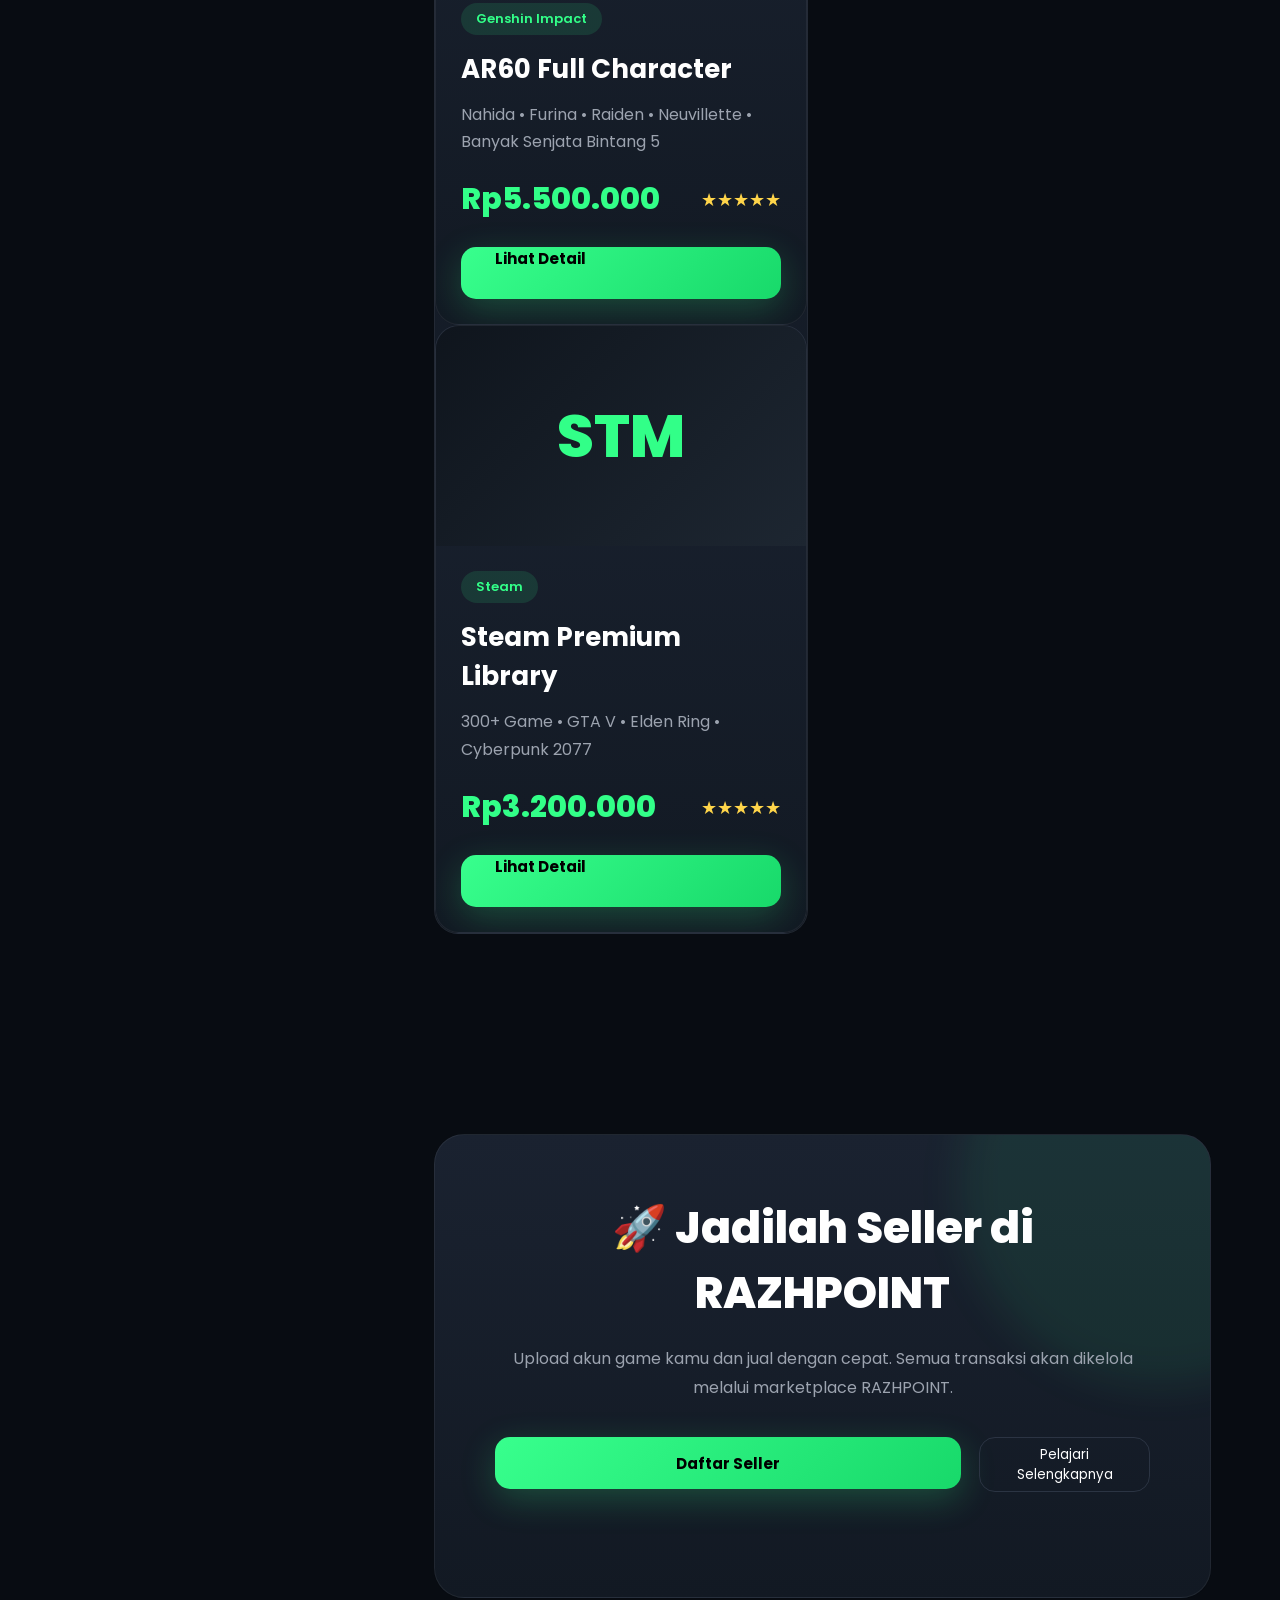
==== commit 65daf4ae: "Update index.html" ====
--- a/index.html
+++ b/index.html
@@ -1263,53 +1263,1234 @@
 
 </div>
 
+</selection>
+
+<!DOCTYPE html>
+<html lang="id">
+
+<head>
+
+<meta charset="UTF-8">
+
+<meta name="viewport"
+content="width=device-width, initial-scale=1.0">
+
+<title>RAZHPOINT | Marketplace Akun Game Indonesia</title>
+
+<meta name="description"
+content="Marketplace Jual Beli Akun Game Indonesia">
+
+<link rel="stylesheet" href="style.css">
+
+<link rel="preconnect" href="https://fonts.googleapis.com">
+
+<link rel="preconnect"
+href="https://fonts.gstatic.com"
+crossorigin>
+
+<link href="https://fonts.googleapis.com/css2?family=Poppins:wght@300;400;500;600;700;800&display=swap"
+rel="stylesheet">
+
+<script src="app.js" defer></script>
+
+</head>
+
+<body>
+
+<!-- ==========================
+LOADING
+=========================== -->
+
+<div id="loader">
+
+<div class="loader-logo">
+
+RP
+
+</div>
+
+<p>Loading Marketplace...</p>
+
+</div>
+
+<!-- ==========================
+HEADER
+=========================== -->
+
+<header>
+
+<div class="container nav">
+
+<a class="logo">
+
+<div class="logo-box">
+
+RP
+
 </div>
 
 <div>
 
-<h3 class="footer-title">
-
-Ikuti Kami
-
-</h3>
-
-<div class="social">
-
-<a href="#">📘</a>
-
-<a href="#">📷</a>
-
-<a href="#">🎵</a>
-
-<a href="#">💬</a>
-
-</div>
-
-</div>
-
-</div>
-
-<div class="footer-bottom">
-
-<p class="footer-copy">
-
-© 2026 RAZHPOINT. All Rights Reserved.
-
-</p>
-
-<p class="footer-copy">
-
-Made with ❤️ in Indonesia
-
-</p>
-
-</div>
-
-</div>
+<h2>RAZHPOINT</h2>
+
+<span>
+Marketplace Akun Game
+</span>
+
+</div>
+
+</a>
+
+<nav>
+
+<a href="#home">Home</a>
+
+<a href="#market">Marketplace</a>
+
+<a href="#seller">Seller</a>
+
+<a href="#faq">FAQ</a>
+
+</nav>
+
+<div class="nav-right">
+
+<input
+type="text"
+id="search"
+placeholder="Cari akun game..."
+>
+
+<button
+class="login-btn">
+
+Masuk
+
+</button>
+
+</div>
+
+</div>
+
+</header>
+
+<!-- ==========================
+HERO
+=========================== -->
+
+<section
+class="hero"
+id="home">
+
+<div class="container hero-grid">
+
+<div class="hero-left">
+
+<span class="badge">
+
+🔥 Marketplace Akun Game Terpercaya
+
+</span>
+
+<h1>
+
+Temukan Akun Game
+Impianmu
+
+</h1>
+
+<p>
+
+Jual beli akun Mobile Legends,
+PUBG Mobile,
+Free Fire,
+Valorant,
+Steam,
+Genshin Impact
+dan ratusan game lainnya.
+
+</p>
+
+<div class="hero-button">
+
+<button class="buy-btn">
+
+Beli Akun
+
+</button>
+
+<button class="sell-btn">
+
+Jual Akun
+
+</button>
+
+</div>
+
+<div class="hero-info">
+
+<div>
+
+<h3>
+
+10.000+
+
+</h3>
+
+<p>
+
+Akun Dijual
+
+</p>
+
+</div>
+
+<div>
+
+<h3>
+
+6.500+
+
+</h3>
+
+<p>
+
+Seller Aktif
+
+</p>
+
+</div>
+
+<div>
+
+<h3>
+
+98%
+
+</h3>
+
+<p>
+
+Transaksi Berhasil
+
+</p>
+
+</div>
+
+</div>
+
+</div>
+
+<div class="hero-right">
+
+<div class="hero-card">
+
+<div class="hero-card-title">
+
+PUBG MOBILE
+
+</div>
+
+<div class="hero-price">
+
+Rp 2.350.000
+
+</div>
+
+<ul>
+
+<li>✔ Mummy Set</li>
+
+<li>✔ Glacier M416</li>
+
+<li>✔ Conqueror</li>
+
+<li>✔ 200+ Mythic Skin</li>
+
+</ul>
+
+<button>
+
+Lihat Detail
+
+</button>
+
+</div>
+
+</div>
+
+</div>
+
+</section> 
+
+<!-- ======================
+BANNER SLIDER
+====================== -->
+
+<section class="banner">
+
+<div class="container">
+
+<div class="slider">
+
+<div class="slide active">
+
+<div class="slide-content">
+
+<h2>Diskon Hingga 70%</h2>
+
+<p>
+
+Promo akun game premium terbatas.
+
+</p>
+
+<a href="#market" class="banner-btn">
+
+Belanja Sekarang
+
+</a>
+
+</div>
+
+</div>
+
+<div class="slide">
+
+<div class="slide-content">
+
+<h2>Seller Terverifikasi</h2>
+
+<p>
+
+Semua seller telah melalui proses verifikasi.
+
+</p>
+
+<a href="#seller" class="banner-btn">
+
+Lihat Seller
+
+</a>
+
+</div>
+
+</div>
+
+<div class="slide">
+
+<div class="slide-content">
+
+<h2>Transaksi Aman</h2>
+
+<p>
+
+Marketplace menggunakan sistem escrow.
+
+</p>
+
+<a href="#faq" class="banner-btn">
+
+Pelajari
+
+</a>
+
+</div>
+
+</div>
+
+<div class="dots">
+
+<span class="dot active"></span>
+
+<span class="dot"></span>
+
+<span class="dot"></span>
+
+</div>
+
+</div>
+
+</div>
+
+</section>
+  
+<!-- ==========================
+BANNER
+=========================== -->
+
+<section class="banner">
+
+<div class="container">
+
+<div class="banner-slider">
+
+<div class="banner-item active">
+
+<div class="banner-content">
+
+<h2>
+Diskon Hingga 70%
+</h2>
+
+<p>
+
+Promo spesial akun game premium
+minggu ini.
+
+</p>
+
+<a href="#market" class="banner-btn">
+
+Belanja Sekarang
+
+</a>
+
+</div>
+
+</div>
+
+<div class="banner-item">
+
+<div class="banner-content">
+
+<h2>
+
+Seller Terverifikasi
+
+</h2>
+
+<p>
+
+Semua seller telah melalui proses
+verifikasi.
+
+</p>
+
+<a href="#seller"
+class="banner-btn">
+
+Lihat Seller
+
+</a>
+
+</div>
+
+</div>
+
+<div class="banner-item">
+
+<div class="banner-content">
+
+<h2>
+
+Transaksi Aman
+
+</h2>
+
+<p>
+
+Sistem escrow membuat transaksi
+lebih aman.
+
+</p>
+
+<a href="#faq"
+class="banner-btn">
+
+Pelajari
+
+</a>
+
+</div>
+
+</div>
+
+</div>
+
+</div>
+
+</section>
+
+<!-- ==========================
+MARKETPLACE
+========================== -->
+
+<section class="marketplace" id="market">
+
+<div class="container">
+
+<h2 class="section-title">Marketplace</h2>
+
+<p class="section-subtitle">
+Temukan akun game terbaik dengan seller terpercaya.
+</p>
+
+<div class="market-grid">
+
+<div class="product-card">
+<img src="assets/mlbb.jpg" alt="MLBB">
+<h3>Mobile Legends</h3>
+<p>Epic • 120 Skin</p>
+<span class="price">Rp 1.250.000</span>
+<button class="buy-btn">Beli Sekarang</button>
+</div>
+
+<div class="product-card">
+<img src="assets/pubgm.jpg" alt="PUBGM">
+<h3>PUBG Mobile</h3>
+<p>Conqueror • Glacier M416</p>
+<span class="price">Rp 2.450.000</span>
+<button class="buy-btn">Beli Sekarang</button>
+</div>
+
+<div class="product-card">
+<img src="assets/ff.jpg" alt="Free Fire">
+<h3>Free Fire</h3>
+<p>Sultan Account</p>
+<span class="price">Rp 850.000</span>
+<button class="buy-btn">Beli Sekarang</button>
+</div>
+
+<div class="product-card">
+<img src="assets/valorant.jpg" alt="Valorant">
+<h3>Valorant</h3>
+<p>Immortal • Premium Skin</p>
+<span class="price">Rp 3.750.000</span>
+<button class="buy-btn">Beli Sekarang</button>
+</div>
+
+</div>
+
+</div>
+
+</section>
+
+<!-- ==========================
+CATEGORY
+=========================== -->
+
+<section
+class="category"
+id="market">
+
+<div class="container">
+
+<h2 class="section-title">
+
+Kategori Game
+
+</h2>
+
+<p class="section-subtitle">
+
+Pilih game favoritmu
+
+</p>
+
+<div class="category-grid">
+
+<div class="category-card">
+
+<div class="category-icon">
+
+🎮
+
+</div>
+
+<h3>
+
+Mobile Legends
+
+</h3>
+
+<p>
+
+2.100 Akun
+
+</p>
+
+</div>
+
+<div class="category-card">
+
+<div class="category-icon">
+
+🔫
+
+</div>
+
+<h3>
+
+PUBG Mobile
+
+</h3>
+
+<p>
+
+1.540 Akun
+
+</p>
+
+</div>
+
+<div class="category-card">
+
+<div class="category-icon">
+
+🔥
+
+</div>
+
+<h3>
+
+Free Fire
+
+</h3>
+
+<p>
+
+1.830 Akun
+
+</p>
+
+</div>
+
+<div class="category-card">
+
+<div class="category-icon">
+
+⚔️
+
+</div>
+
+<h3>
+
+Valorant
+
+</h3>
+
+<p>
+
+850 Akun
+
+</p>
+
+</div>
+
+<div class="category-card">
+
+<div class="category-icon">
+
+🌀
+
+</div>
+
+<h3>
+
+Genshin Impact
+
+</h3>
+
+<p>
+
+730 Akun
+
+</p>
+
+</div>
+
+<div class="category-card">
+
+<div class="category-icon">
+
+💻
+
+</div>
+
+<h3>
+
+Steam
+
+</h3>
+
+<p>
+
+620 Akun
+
+</p>
+
+</div>
+
+</div>
+
+</div>
+
+</section>
+<!-- ==========================
+FEATURED MARKETPLACE
+=========================== -->
+
+<section class="products">
+
+<div class="container">
+
+<h2 class="section-title">
+
+🔥 Featured Accounts
+
+</h2>
+
+<p class="section-subtitle">
+
+Akun game pilihan dengan seller terpercaya
+
+</p>
+
+<div class="product-grid">
+
+<!-- PRODUCT 1 -->
+
+<div class="product-card">
+
+<div class="badge-hot">
+
+HOT
+
+</div>
+
+<div class="product-image">
+
+ML
+
+</div>
+
+<div class="product-content">
+
+<span class="product-game">
+
+Mobile Legends
+
+</span>
+
+<h3 class="product-title">
+
+Mythic 200 Skin
+
+</h3>
+
+<p class="product-desc">
+
+Skin Legend • Collector • Emblem Max • Bind Aman
+
+</p>
+
+<div class="product-info">
+
+<div class="price">
+
+Rp2.500.000
+
+</div>
+
+<div class="rating">
+
+★★★★★
+
+</div>
+
+</div>
+
+<a href="#" class="buy-btn">
+
+Lihat Detail
+
+</a>
+
+</div>
+
+</div>
+
+<!-- PRODUCT 2 -->
+
+<div class="product-card">
+
+<div class="badge-sale">
+
+-20%
+
+</div>
+
+<div class="product-image">
+
+PUBG
+
+</div>
+
+<div class="product-content">
+
+<span class="product-game">
+
+PUBG Mobile
+
+</span>
+
+<h3 class="product-title">
+
+Conqueror X-Suit
+
+</h3>
+
+<p class="product-desc">
+
+Glacier M416 • X-Suit • Mythic Outfit • Royale Pass
+
+</p>
+
+<div class="product-info">
+
+<div class="price">
+
+Rp3.750.000
+
+</div>
+
+<div class="rating">
+
+★★★★★
+
+</div>
+
+</div>
+
+<a href="#" class="buy-btn">
+
+Lihat Detail
+
+</a>
+
+</div>
+
+</div>
+
+<!-- PRODUCT 3 -->
+
+<div class="product-card">
+
+<div class="product-image">
+
+FF
+
+</div>
+
+<div class="product-content">
+
+<span class="product-game">
+
+Free Fire
+
+</span>
+
+<h3 class="product-title">
+
+Sultan Bundle
+
+</h3>
+
+<p class="product-desc">
+
+Bundle Langka • Evo Gun • Emote Premium
+
+</p>
+
+<div class="product-info">
+
+<div class="price">
+
+Rp1.450.000
+
+</div>
+
+<div class="rating">
+
+★★★★★
+
+</div>
+
+</div>
+
+<a href="#" class="buy-btn">
+
+Lihat Detail
+
+</a>
+
+</div>
+
+</
+  <!-- PRODUCT 5 -->
+
+<div class="product-card">
+
+<div class="product-image">
+
+GEN
+
+</div>
+
+<div class="product-content">
+
+<span class="product-game">
+
+Genshin Impact
+
+</span>
+
+<h3 class="product-title">
+
+AR60 Full Character
+
+</h3>
+
+<p class="product-desc">
+
+Nahida • Furina • Raiden • Neuvillette • Banyak Senjata Bintang 5
+
+</p>
+
+<div class="product-info">
+
+<div class="price">
+
+Rp5.500.000
+
+</div>
+
+<div class="rating">
+
+★★★★★
+
+</div>
+
+</div>
+
+<a href="#" class="buy-btn">
+
+Lihat Detail
+
+</a>
+
+</div>
+
+</div>
+
+<!-- PRODUCT 6 -->
+
+<div class="product-card">
+
+<div class="product-image">
+
+STM
+
+</div>
+
+<div class="product-content">
+
+<span class="product-game">
+
+Steam
+
+</span>
+
+<h3 class="product-title">
+
+Steam Premium Library
+
+</h3>
+
+<p class="product-desc">
+
+300+ Game • GTA V • Elden Ring • Cyberpunk 2077
+
+</p>
+
+<div class="product-info">
+
+<div class="price">
+
+Rp3.200.000
+
+</div>
+
+<div class="rating">
+
+★★★★★
+
+</div>
+
+</div>
+
+<a href="#" class="buy-btn">
+
+Lihat Detail
+
+</a>
+
+</div>
+
+</div>
+
+</div>
+
+</div>
+
+</section>
+
+<!-- ==========================
+SELLER PANEL
+=========================== -->
+
+<section class="seller" id="seller">
+
+<div class="container">
+
+<div class="seller-box">
+
+<h2>
+
+🚀 Jadilah Seller di RAZHPOINT
+
+</h2>
+
+<p>
+
+Upload akun game kamu dan jual dengan cepat.
+Semua transaksi akan dikelola melalui marketplace RAZHPOINT.
+
+</p>
+
+<div class="hero-button">
+
+<button class="buy-btn">
+
+Daftar Seller
+
+</button>
+
+<button class="sell-btn">
+
+Pelajari Selengkapnya
+
+</button>
+
+</div>
+
+</div>
+
+</div>
+
+</section>
+
+<!-- ==========================
+STATISTICS
+=========================== -->
+
+<section class="category">
+
+<div class="container">
+
+<h2 class="section-title">
+
+Statistik Marketplace
+
+</h2>
+
+<div class="category-grid">
+
+<div class="category-card">
+
+<div class="category-icon">
+
+👥
+
+</div>
+
+<h3>
+
+125.000+
+
+</h3>
+
+<p>
+
+Pengguna Terdaftar
+
+</p>
+
+</div>
+
+<div class="category-card">
+
+<div class="category-icon">
+
+🛒
+
+</div>
+
+<h3>
+
+350.000+
+
+</h3>
+
+<p>
+
+Transaksi
+
+</p>
+
+</div>
+
+<div class="category-card">
+
+<div class="category-icon">
+
+⭐
+
+</div>
+
+<h3>
+
+98%
+
+</h3>
+
+<p>
+
+Rating Positif
+
+</p>
+
+</div>
+
+<div class="category-card">
+
+<div class="category-icon">
+
+🏆
+
+</div>
+
+<h3>
+
+5.200+
+
+</h3>
+
+<p>
+
+Seller Aktif
+
+</p>
+
+</div>
+
+</div>
+
+</div>
+
+</section>
+
+<!DOCTYPE html>
+<html lang="id">
+<head>
+
+<meta charset="UTF-8">
+<meta name="viewport" content="width=device-width, initial-scale=1.0">
+
+<title>RazhPoint | Marketplace Akun Game</title>
+
+<link rel="stylesheet" href="assets/css/style.css">
+
+<link rel="preconnect" href="https://fonts.googleapis.com">
+<link href="https://fonts.googleapis.com/css2?family=Poppins:wght@300;400;500;600;700&display=swap" rel="stylesheet">
+
+<script src="https://kit.fontawesome.com/6f0ad6d9d2.js" crossorigin="anonymous"></script>
+
+</head>
+
+<body>
+
+<header>
+
+<div class="logo">
+
+RP
+
+<span>RazhPoint</span>
+
+</div>
+
+<nav>
+
+<a href="#">Beranda</a>
+
+<a href="#">Free Fire</a>
+
+<a href="#">MLBB</a>
+
+<a href="#">FAQ</a>
+
+<a href="#">Kontak</a>
+
+</nav>
+
+<div class="menu">
+
+<i class="fas fa-search"></i>
+
+<i class="fas fa-bars"></i>
+
+</div>
+
+</header>
+
+<section class="hero">
+
+<div class="overlay">
+
+<h1>Marketplace Akun Game</h1>
+
+<p>Free Fire & Mobile Legends</p>
+
+<a href="#produk" class="btn">
+
+Lihat Produk
+
+</a>
+
+</div>
+
+</section>
+
+<section id="produk">
+
+<h2>Produk Terbaru</h2>
+
+<div id="product-list" class="products">
+
+</div>
+
+</section>
+
+<footer>
+
+<p>© 2026 RazhPoint. All Rights Reserved.</p>
 
 </footer>
 
+<script src="assets/js/app.js"></script>
+
 </body>
 
 </html>
-  
--- a/style.css
+++ b/style.css
@@ -2749,3 +2749,776 @@
 transform:scale(1.2);
 
 }
+
+/* =====================================================
+   PRODUCT PAGE
+===================================================== */
+
+.product-detail{
+
+padding-top:140px;
+
+padding-bottom:90px;
+
+}
+
+.detail-grid{
+
+display:grid;
+
+grid-template-columns:1fr 1fr;
+
+gap:60px;
+
+align-items:start;
+
+}
+
+/* ==========================
+GALLERY
+========================== */
+
+.gallery{
+
+background:var(--card);
+
+padding:25px;
+
+border-radius:25px;
+
+border:1px solid rgba(255,255,255,.06);
+
+}
+
+.gallery img{
+
+width:100%;
+
+border-radius:18px;
+
+display:block;
+
+}
+
+.thumbnail{
+
+display:flex;
+
+gap:15px;
+
+margin-top:20px;
+
+}
+
+.thumbnail img{
+
+width:90px;
+
+height:90px;
+
+object-fit:cover;
+
+cursor:pointer;
+
+border-radius:12px;
+
+transition:.3s;
+
+border:2px solid transparent;
+
+}
+
+.thumbnail img:hover{
+
+border-color:var(--primary);
+
+transform:scale(1.05);
+
+}
+
+/* ==========================
+DETAIL
+========================== */
+
+.detail-info{
+
+background:var(--card);
+
+padding:35px;
+
+border-radius:25px;
+
+border:1px solid rgba(255,255,255,.06);
+
+}
+
+.game-tag{
+
+display:inline-block;
+
+padding:8px 18px;
+
+background:rgba(50,255,136,.15);
+
+color:var(--primary);
+
+border-radius:30px;
+
+font-size:13px;
+
+font-weight:600;
+
+margin-bottom:18px;
+
+}
+
+.detail-info h1{
+
+font-size:42px;
+
+margin-bottom:15px;
+
+}
+
+.detail-info .rating{
+
+color:#FFD54A;
+
+font-size:18px;
+
+margin-bottom:20px;
+
+}
+
+.detail-info .price{
+
+font-size:42px;
+
+font-weight:800;
+
+color:var(--primary);
+
+margin-bottom:25px;
+
+}
+
+/* ==========================
+FEATURE LIST
+========================== */
+
+.feature-list{
+
+list-style:none;
+
+display:flex;
+
+flex-direction:column;
+
+gap:15px;
+
+margin-bottom:35px;
+
+}
+
+.feature-list li{
+
+padding:14px 18px;
+
+background:var(--bg2);
+
+border-radius:14px;
+
+color:var(--text);
+
+}
+
+/* ==========================
+ACTION BUTTON
+========================== */
+
+.action{
+
+display:flex;
+
+gap:15px;
+
+}
+
+.action .buy-btn{
+
+flex:1;
+
+}
+
+.action .sell-btn{
+
+flex:1;
+
+}
+
+/* =====================================================
+   PRODUCT PAGE PART 2
+===================================================== */
+
+/* ==========================
+SELLER PROFILE
+========================== */
+
+.seller-profile{
+
+padding:90px 0;
+
+}
+
+.seller-card{
+
+background:linear-gradient(180deg,#181d26,#11161d);
+
+border-radius:25px;
+
+padding:35px;
+
+display:flex;
+
+justify-content:space-between;
+
+align-items:center;
+
+gap:30px;
+
+border:1px solid rgba(255,255,255,.06);
+
+}
+
+.seller-avatar img{
+
+width:90px;
+
+height:90px;
+
+border-radius:50%;
+
+object-fit:cover;
+
+border:3px solid var(--primary);
+
+}
+
+.seller-detail{
+
+flex:1;
+
+}
+
+.seller-detail h2{
+
+font-size:30px;
+
+margin-bottom:8px;
+
+}
+
+.seller-detail p{
+
+color:var(--primary);
+
+font-weight:600;
+
+margin-bottom:10px;
+
+}
+
+.seller-rating{
+
+color:#FFD54A;
+
+font-size:18px;
+
+}
+
+.seller-action{
+
+display:flex;
+
+align-items:center;
+
+}
+
+/* ==========================
+DESCRIPTION
+========================== */
+
+.description{
+
+padding:90px 0;
+
+}
+
+.description p{
+
+background:var(--card);
+
+padding:35px;
+
+border-radius:22px;
+
+line-height:2;
+
+color:var(--text2);
+
+border:1px solid rgba(255,255,255,.06);
+
+}
+
+/* ==========================
+PAYMENT
+========================== */
+
+.payment{
+
+padding:90px 0;
+
+}
+
+.payment-grid{
+
+display:grid;
+
+grid-template-columns:repeat(auto-fit,minmax(170px,1fr));
+
+gap:20px;
+
+}
+
+.pay-card{
+
+background:var(--card);
+
+padding:30px;
+
+text-align:center;
+
+font-size:18px;
+
+font-weight:700;
+
+border-radius:18px;
+
+border:1px solid rgba(255,255,255,.06);
+
+transition:.35s;
+
+cursor:pointer;
+
+}
+
+.pay-card:hover{
+
+transform:translateY(-8px);
+
+border-color:var(--primary);
+
+color:var(--primary);
+
+}
+
+/* ==========================
+REVIEW
+========================== */
+
+.review{
+
+padding:90px 0;
+
+}
+
+.review-grid{
+
+display:grid;
+
+grid-template-columns:repeat(auto-fit,minmax(280px,1fr));
+
+gap:25px;
+
+}
+
+.review-card{
+
+background:var(--card);
+
+padding:30px;
+
+border-radius:20px;
+
+border:1px solid rgba(255,255,255,.06);
+
+transition:.35s;
+
+}
+
+.review-card:hover{
+
+transform:translateY(-8px);
+
+border-color:var(--primary);
+
+}
+
+.review-card h3{
+
+font-size:22px;
+
+margin-bottom:15px;
+
+color:#FFD54A;
+
+}
+
+.review-card p{
+
+line-height:1.8;
+
+color:var(--text2);
+
+margin-bottom:20px;
+
+}
+
+.review-card strong{
+
+color:var(--primary);
+
+}
+
+/* =====================================================
+   PRODUCT PAGE PART 3
+===================================================== */
+
+/* ==========================
+GUARANTEE
+========================== */
+
+.guarantee{
+
+padding:90px 0;
+
+}
+
+.guarantee-box{
+
+background:linear-gradient(135deg,#18232d,#10161f);
+
+padding:60px;
+
+border-radius:30px;
+
+border:1px solid rgba(255,255,255,.06);
+
+text-align:center;
+
+position:relative;
+
+overflow:hidden;
+
+}
+
+.guarantee-box::before{
+
+content:"";
+
+position:absolute;
+
+width:400px;
+
+height:400px;
+
+background:rgba(50,255,136,.08);
+
+border-radius:50%;
+
+right:-150px;
+
+top:-150px;
+
+filter:blur(40px);
+
+}
+
+.guarantee-box h2{
+
+font-size:42px;
+
+margin-bottom:20px;
+
+position:relative;
+
+z-index:2;
+
+}
+
+.guarantee-box p{
+
+max-width:700px;
+
+margin:auto;
+
+line-height:1.9;
+
+color:var(--text2);
+
+position:relative;
+
+z-index:2;
+
+}
+
+/* ==========================
+CONTACT
+========================== */
+
+.contact{
+
+padding:100px 0;
+
+}
+
+.contact-grid{
+
+display:grid;
+
+grid-template-columns:repeat(auto-fit,minmax(280px,1fr));
+
+gap:25px;
+
+}
+
+.contact-card{
+
+background:var(--card);
+
+padding:35px;
+
+border-radius:22px;
+
+border:1px solid rgba(255,255,255,.06);
+
+transition:.35s;
+
+text-align:center;
+
+}
+
+.contact-card:hover{
+
+transform:translateY(-8px);
+
+border-color:var(--primary);
+
+box-shadow:0 20px 50px rgba(50,255,136,.12);
+
+}
+
+.contact-card h3{
+
+font-size:24px;
+
+margin-bottom:15px;
+
+}
+
+.contact-card p{
+
+color:var(--text2);
+
+line-height:1.8;
+
+}
+
+/* ==========================
+RELATED PRODUCT
+========================== */
+
+.products{
+
+padding:100px 0;
+
+}
+
+.products .product-card{
+
+transition:.35s;
+
+}
+
+.products .product-card:hover{
+
+transform:translateY(-12px);
+
+box-shadow:0 25px 60px rgba(0,0,0,.45);
+
+}
+
+/* ==========================
+HOVER EFFECT
+========================== */
+
+.gallery img{
+
+transition:.35s;
+
+}
+
+.gallery img:hover{
+
+transform:scale(1.03);
+
+}
+
+.buy-btn,
+.sell-btn{
+
+transition:.3s;
+
+}
+
+.buy-btn:hover{
+
+box-shadow:0 20px 45px rgba(50,255,136,.30);
+
+}
+
+.sell-btn:hover{
+
+background:var(--bg2);
+
+}
+
+/* ==========================
+RESPONSIVE
+========================== */
+
+@media(max-width:992px){
+
+.detail-grid{
+
+grid-template-columns:1fr;
+
+}
+
+.seller-card{
+
+flex-direction:column;
+
+text-align:center;
+
+}
+
+.action{
+
+flex-direction:column;
+
+}
+
+}
+
+@media(max-width:768px){
+
+.product-detail{
+
+padding-top:100px;
+
+}
+
+.detail-info{
+
+padding:25px;
+
+}
+
+.detail-info h1{
+
+font-size:32px;
+
+}
+
+.detail-info .price{
+
+font-size:34px;
+
+}
+
+.thumbnail{
+
+justify-content:center;
+
+flex-wrap:wrap;
+
+}
+
+.thumbnail img{
+
+width:75px;
+
+height:75px;
+
+}
+
+.guarantee-box{
+
+padding:40px 25px;
+
+}
+
+.guarantee-box h2{
+
+font-size:30px;
+
+}
+
+.contact-card{
+
+padding:25px;
+
+}
+
+.payment-grid{
+
+grid-template-columns:1fr 1fr;
+
+}
+
+}
+
+@media(max-width:480px){
+
+.payment-grid{
+
+grid-template-columns:1fr;
+
+}
+
+.review-grid{
+
+grid-template-columns:1fr;
+
+}
+
+.contact-grid{
+
+grid-template-columns:1fr;
+
+}
+
+.detail-info h1{
+
+font-size:28px;
+
+}
+
+.detail-info .price{
+
+font-size:28px;
+
+}
+
+}
--- a/style.css
+++ b/style.css
@@ -2749,3 +2749,776 @@
 transform:scale(1.2);
 
 }
+
+/* =====================================================
+   PRODUCT PAGE
+===================================================== */
+
+.product-detail{
+
+padding-top:140px;
+
+padding-bottom:90px;
+
+}
+
+.detail-grid{
+
+display:grid;
+
+grid-template-columns:1fr 1fr;
+
+gap:60px;
+
+align-items:start;
+
+}
+
+/* ==========================
+GALLERY
+========================== */
+
+.gallery{
+
+background:var(--card);
+
+padding:25px;
+
+border-radius:25px;
+
+border:1px solid rgba(255,255,255,.06);
+
+}
+
+.gallery img{
+
+width:100%;
+
+border-radius:18px;
+
+display:block;
+
+}
+
+.thumbnail{
+
+display:flex;
+
+gap:15px;
+
+margin-top:20px;
+
+}
+
+.thumbnail img{
+
+width:90px;
+
+height:90px;
+
+object-fit:cover;
+
+cursor:pointer;
+
+border-radius:12px;
+
+transition:.3s;
+
+border:2px solid transparent;
+
+}
+
+.thumbnail img:hover{
+
+border-color:var(--primary);
+
+transform:scale(1.05);
+
+}
+
+/* ==========================
+DETAIL
+========================== */
+
+.detail-info{
+
+background:var(--card);
+
+padding:35px;
+
+border-radius:25px;
+
+border:1px solid rgba(255,255,255,.06);
+
+}
+
+.game-tag{
+
+display:inline-block;
+
+padding:8px 18px;
+
+background:rgba(50,255,136,.15);
+
+color:var(--primary);
+
+border-radius:30px;
+
+font-size:13px;
+
+font-weight:600;
+
+margin-bottom:18px;
+
+}
+
+.detail-info h1{
+
+font-size:42px;
+
+margin-bottom:15px;
+
+}
+
+.detail-info .rating{
+
+color:#FFD54A;
+
+font-size:18px;
+
+margin-bottom:20px;
+
+}
+
+.detail-info .price{
+
+font-size:42px;
+
+font-weight:800;
+
+color:var(--primary);
+
+margin-bottom:25px;
+
+}
+
+/* ==========================
+FEATURE LIST
+========================== */
+
+.feature-list{
+
+list-style:none;
+
+display:flex;
+
+flex-direction:column;
+
+gap:15px;
+
+margin-bottom:35px;
+
+}
+
+.feature-list li{
+
+padding:14px 18px;
+
+background:var(--bg2);
+
+border-radius:14px;
+
+color:var(--text);
+
+}
+
+/* ==========================
+ACTION BUTTON
+========================== */
+
+.action{
+
+display:flex;
+
+gap:15px;
+
+}
+
+.action .buy-btn{
+
+flex:1;
+
+}
+
+.action .sell-btn{
+
+flex:1;
+
+}
+
+/* =====================================================
+   PRODUCT PAGE PART 2
+===================================================== */
+
+/* ==========================
+SELLER PROFILE
+========================== */
+
+.seller-profile{
+
+padding:90px 0;
+
+}
+
+.seller-card{
+
+background:linear-gradient(180deg,#181d26,#11161d);
+
+border-radius:25px;
+
+padding:35px;
+
+display:flex;
+
+justify-content:space-between;
+
+align-items:center;
+
+gap:30px;
+
+border:1px solid rgba(255,255,255,.06);
+
+}
+
+.seller-avatar img{
+
+width:90px;
+
+height:90px;
+
+border-radius:50%;
+
+object-fit:cover;
+
+border:3px solid var(--primary);
+
+}
+
+.seller-detail{
+
+flex:1;
+
+}
+
+.seller-detail h2{
+
+font-size:30px;
+
+margin-bottom:8px;
+
+}
+
+.seller-detail p{
+
+color:var(--primary);
+
+font-weight:600;
+
+margin-bottom:10px;
+
+}
+
+.seller-rating{
+
+color:#FFD54A;
+
+font-size:18px;
+
+}
+
+.seller-action{
+
+display:flex;
+
+align-items:center;
+
+}
+
+/* ==========================
+DESCRIPTION
+========================== */
+
+.description{
+
+padding:90px 0;
+
+}
+
+.description p{
+
+background:var(--card);
+
+padding:35px;
+
+border-radius:22px;
+
+line-height:2;
+
+color:var(--text2);
+
+border:1px solid rgba(255,255,255,.06);
+
+}
+
+/* ==========================
+PAYMENT
+========================== */
+
+.payment{
+
+padding:90px 0;
+
+}
+
+.payment-grid{
+
+display:grid;
+
+grid-template-columns:repeat(auto-fit,minmax(170px,1fr));
+
+gap:20px;
+
+}
+
+.pay-card{
+
+background:var(--card);
+
+padding:30px;
+
+text-align:center;
+
+font-size:18px;
+
+font-weight:700;
+
+border-radius:18px;
+
+border:1px solid rgba(255,255,255,.06);
+
+transition:.35s;
+
+cursor:pointer;
+
+}
+
+.pay-card:hover{
+
+transform:translateY(-8px);
+
+border-color:var(--primary);
+
+color:var(--primary);
+
+}
+
+/* ==========================
+REVIEW
+========================== */
+
+.review{
+
+padding:90px 0;
+
+}
+
+.review-grid{
+
+display:grid;
+
+grid-template-columns:repeat(auto-fit,minmax(280px,1fr));
+
+gap:25px;
+
+}
+
+.review-card{
+
+background:var(--card);
+
+padding:30px;
+
+border-radius:20px;
+
+border:1px solid rgba(255,255,255,.06);
+
+transition:.35s;
+
+}
+
+.review-card:hover{
+
+transform:translateY(-8px);
+
+border-color:var(--primary);
+
+}
+
+.review-card h3{
+
+font-size:22px;
+
+margin-bottom:15px;
+
+color:#FFD54A;
+
+}
+
+.review-card p{
+
+line-height:1.8;
+
+color:var(--text2);
+
+margin-bottom:20px;
+
+}
+
+.review-card strong{
+
+color:var(--primary);
+
+}
+
+/* =====================================================
+   PRODUCT PAGE PART 3
+===================================================== */
+
+/* ==========================
+GUARANTEE
+========================== */
+
+.guarantee{
+
+padding:90px 0;
+
+}
+
+.guarantee-box{
+
+background:linear-gradient(135deg,#18232d,#10161f);
+
+padding:60px;
+
+border-radius:30px;
+
+border:1px solid rgba(255,255,255,.06);
+
+text-align:center;
+
+position:relative;
+
+overflow:hidden;
+
+}
+
+.guarantee-box::before{
+
+content:"";
+
+position:absolute;
+
+width:400px;
+
+height:400px;
+
+background:rgba(50,255,136,.08);
+
+border-radius:50%;
+
+right:-150px;
+
+top:-150px;
+
+filter:blur(40px);
+
+}
+
+.guarantee-box h2{
+
+font-size:42px;
+
+margin-bottom:20px;
+
+position:relative;
+
+z-index:2;
+
+}
+
+.guarantee-box p{
+
+max-width:700px;
+
+margin:auto;
+
+line-height:1.9;
+
+color:var(--text2);
+
+position:relative;
+
+z-index:2;
+
+}
+
+/* ==========================
+CONTACT
+========================== */
+
+.contact{
+
+padding:100px 0;
+
+}
+
+.contact-grid{
+
+display:grid;
+
+grid-template-columns:repeat(auto-fit,minmax(280px,1fr));
+
+gap:25px;
+
+}
+
+.contact-card{
+
+background:var(--card);
+
+padding:35px;
+
+border-radius:22px;
+
+border:1px solid rgba(255,255,255,.06);
+
+transition:.35s;
+
+text-align:center;
+
+}
+
+.contact-card:hover{
+
+transform:translateY(-8px);
+
+border-color:var(--primary);
+
+box-shadow:0 20px 50px rgba(50,255,136,.12);
+
+}
+
+.contact-card h3{
+
+font-size:24px;
+
+margin-bottom:15px;
+
+}
+
+.contact-card p{
+
+color:var(--text2);
+
+line-height:1.8;
+
+}
+
+/* ==========================
+RELATED PRODUCT
+========================== */
+
+.products{
+
+padding:100px 0;
+
+}
+
+.products .product-card{
+
+transition:.35s;
+
+}
+
+.products .product-card:hover{
+
+transform:translateY(-12px);
+
+box-shadow:0 25px 60px rgba(0,0,0,.45);
+
+}
+
+/* ==========================
+HOVER EFFECT
+========================== */
+
+.gallery img{
+
+transition:.35s;
+
+}
+
+.gallery img:hover{
+
+transform:scale(1.03);
+
+}
+
+.buy-btn,
+.sell-btn{
+
+transition:.3s;
+
+}
+
+.buy-btn:hover{
+
+box-shadow:0 20px 45px rgba(50,255,136,.30);
+
+}
+
+.sell-btn:hover{
+
+background:var(--bg2);
+
+}
+
+/* ==========================
+RESPONSIVE
+========================== */
+
+@media(max-width:992px){
+
+.detail-grid{
+
+grid-template-columns:1fr;
+
+}
+
+.seller-card{
+
+flex-direction:column;
+
+text-align:center;
+
+}
+
+.action{
+
+flex-direction:column;
+
+}
+
+}
+
+@media(max-width:768px){
+
+.product-detail{
+
+padding-top:100px;
+
+}
+
+.detail-info{
+
+padding:25px;
+
+}
+
+.detail-info h1{
+
+font-size:32px;
+
+}
+
+.detail-info .price{
+
+font-size:34px;
+
+}
+
+.thumbnail{
+
+justify-content:center;
+
+flex-wrap:wrap;
+
+}
+
+.thumbnail img{
+
+width:75px;
+
+height:75px;
+
+}
+
+.guarantee-box{
+
+padding:40px 25px;
+
+}
+
+.guarantee-box h2{
+
+font-size:30px;
+
+}
+
+.contact-card{
+
+padding:25px;
+
+}
+
+.payment-grid{
+
+grid-template-columns:1fr 1fr;
+
+}
+
+}
+
+@media(max-width:480px){
+
+.payment-grid{
+
+grid-template-columns:1fr;
+
+}
+
+.review-grid{
+
+grid-template-columns:1fr;
+
+}
+
+.contact-grid{
+
+grid-template-columns:1fr;
+
+}
+
+.detail-info h1{
+
+font-size:28px;
+
+}
+
+.detail-info .price{
+
+font-size:28px;
+
+}
+
+}
